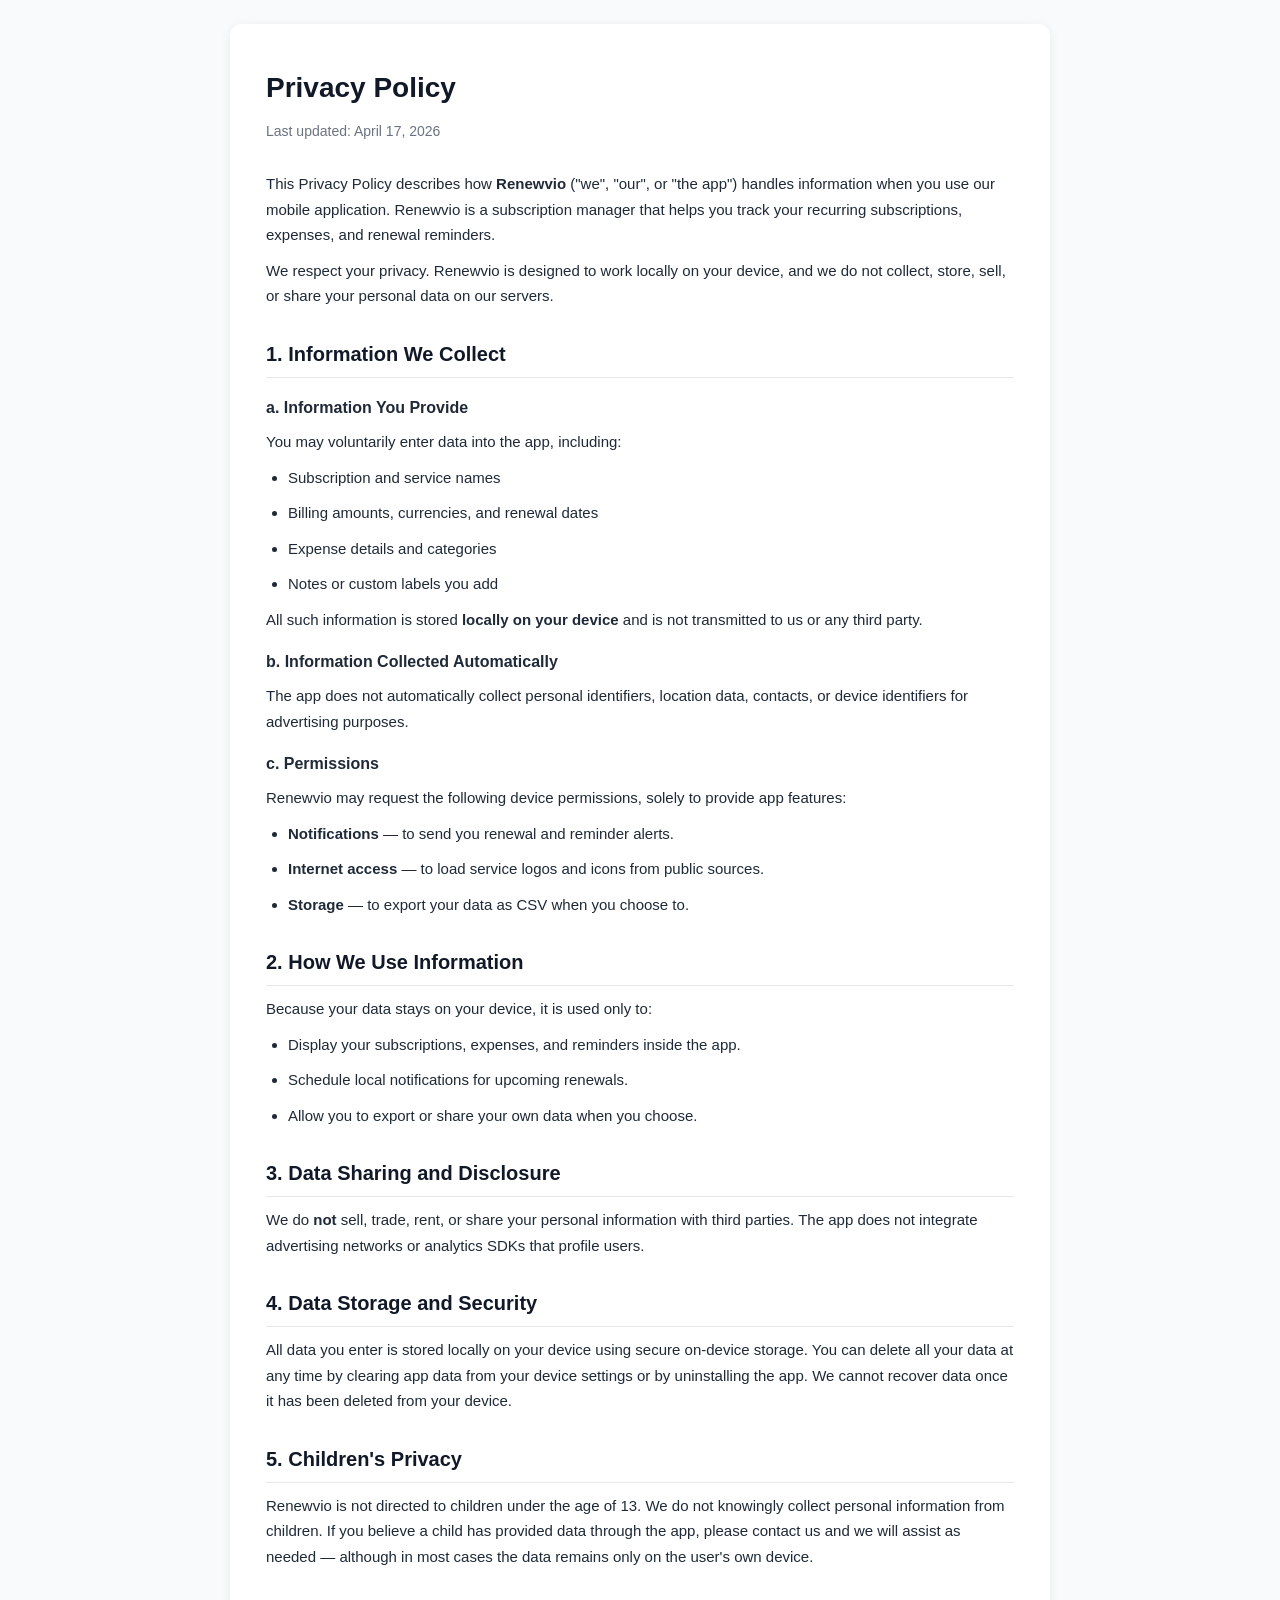
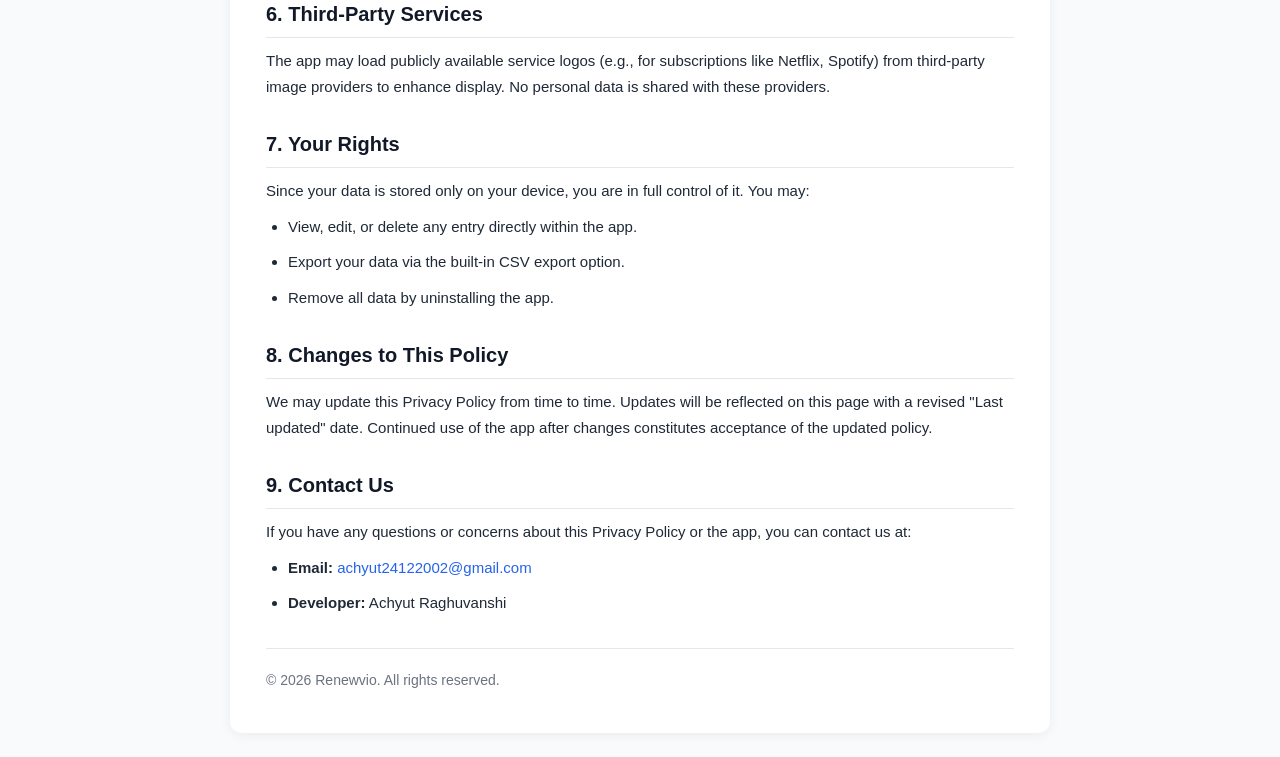
==== index.html @ 22de719c "privacy policy" ====
<!DOCTYPE html>
<html lang="en">

<head>
    <meta charset="UTF-8" />
    <meta name="viewport" content="width=device-width, initial-scale=1.0" />
    <title>Privacy Policy - Renewvio</title>
    <style>
        * {
            box-sizing: border-box;
            margin: 0;
            padding: 0;
        }

        body {
            font-family: -apple-system, BlinkMacSystemFont, "Segoe UI", Roboto, Arial, sans-serif;
            line-height: 1.7;
            color: #1f2937;
            background: #f9fafb;
            padding: 24px 16px;
        }

        .container {
            max-width: 820px;
            margin: 0 auto;
            background: #ffffff;
            padding: 40px 36px;
            border-radius: 12px;
            box-shadow: 0 2px 12px rgba(0, 0, 0, 0.06);
        }

        h1 {
            font-size: 28px;
            color: #111827;
            margin-bottom: 8px;
        }

        .updated {
            color: #6b7280;
            font-size: 14px;
            margin-bottom: 28px;
        }

        h2 {
            font-size: 20px;
            color: #111827;
            margin-top: 28px;
            margin-bottom: 10px;
            border-bottom: 1px solid #e5e7eb;
            padding-bottom: 6px;
        }

        h3 {
            font-size: 16px;
            color: #1f2937;
            margin-top: 16px;
            margin-bottom: 8px;
        }

        p,
        li {
            font-size: 15px;
            margin-bottom: 10px;
        }

        ul {
            padding-left: 22px;
            margin-bottom: 10px;
        }

        a {
            color: #2563eb;
            text-decoration: none;
        }

        a:hover {
            text-decoration: underline;
        }

        .footer {
            margin-top: 32px;
            padding-top: 20px;
            border-top: 1px solid #e5e7eb;
            font-size: 14px;
            color: #6b7280;
        }
    </style>
</head>

<body>
    <div class="container">
        <h1>Privacy Policy</h1>
        <p class="updated">Last updated: April 17, 2026</p>

        <p>This Privacy Policy describes how <strong>Renewvio</strong> ("we", "our", or "the app") handles information
            when you use our mobile application. Renewvio is a subscription manager that helps you track your recurring
            subscriptions, expenses, and renewal reminders.</p>

        <p>We respect your privacy. Renewvio is designed to work locally on your device, and we do not collect, store,
            sell, or share your personal data on our servers.</p>

        <h2>1. Information We Collect</h2>

        <h3>a. Information You Provide</h3>
        <p>You may voluntarily enter data into the app, including:</p>
        <ul>
            <li>Subscription and service names</li>
            <li>Billing amounts, currencies, and renewal dates</li>
            <li>Expense details and categories</li>
            <li>Notes or custom labels you add</li>
        </ul>
        <p>All such information is stored <strong>locally on your device</strong> and is not transmitted to us or any
            third party.</p>

        <h3>b. Information Collected Automatically</h3>
        <p>The app does not automatically collect personal identifiers, location data, contacts, or device identifiers
            for advertising purposes.</p>

        <h3>c. Permissions</h3>
        <p>Renewvio may request the following device permissions, solely to provide app features:</p>
        <ul>
            <li><strong>Notifications</strong> — to send you renewal and reminder alerts.</li>
            <li><strong>Internet access</strong> — to load service logos and icons from public sources.</li>
            <li><strong>Storage</strong> — to export your data as CSV when you choose to.</li>
        </ul>

        <h2>2. How We Use Information</h2>
        <p>Because your data stays on your device, it is used only to:</p>
        <ul>
            <li>Display your subscriptions, expenses, and reminders inside the app.</li>
            <li>Schedule local notifications for upcoming renewals.</li>
            <li>Allow you to export or share your own data when you choose.</li>
        </ul>

        <h2>3. Data Sharing and Disclosure</h2>
        <p>We do <strong>not</strong> sell, trade, rent, or share your personal information with third parties. The app
            does not integrate advertising networks or analytics SDKs that profile users.</p>

        <h2>4. Data Storage and Security</h2>
        <p>All data you enter is stored locally on your device using secure on-device storage. You can delete all your
            data at any time by clearing app data from your device settings or by uninstalling the app. We cannot
            recover data once it has been deleted from your device.</p>

        <h2>5. Children's Privacy</h2>
        <p>Renewvio is not directed to children under the age of 13. We do not knowingly collect personal information
            from children. If you believe a child has provided data through the app, please contact us and we will
            assist as needed — although in most cases the data remains only on the user's own device.</p>

        <h2>6. Third-Party Services</h2>
        <p>The app may load publicly available service logos (e.g., for subscriptions like Netflix, Spotify) from
            third-party image providers to enhance display. No personal data is shared with these providers.</p>

        <h2>7. Your Rights</h2>
        <p>Since your data is stored only on your device, you are in full control of it. You may:</p>
        <ul>
            <li>View, edit, or delete any entry directly within the app.</li>
            <li>Export your data via the built-in CSV export option.</li>
            <li>Remove all data by uninstalling the app.</li>
        </ul>

        <h2>8. Changes to This Policy</h2>
        <p>We may update this Privacy Policy from time to time. Updates will be reflected on this page with a revised
            "Last updated" date. Continued use of the app after changes constitutes acceptance of the updated policy.
        </p>

        <h2>9. Contact Us</h2>
        <p>If you have any questions or concerns about this Privacy Policy or the app, you can contact us at:</p>
        <ul>
            <li><strong>Email:</strong> <a href="mailto:achyut24122002@gmail.com">achyut24122002@gmail.com</a></li>
            <li><strong>Developer:</strong> Achyut Raghuvanshi</li>
        </ul>

        <div class="footer">
            &copy; 2026 Renewvio. All rights reserved.
        </div>
    </div>
</body>

</html>
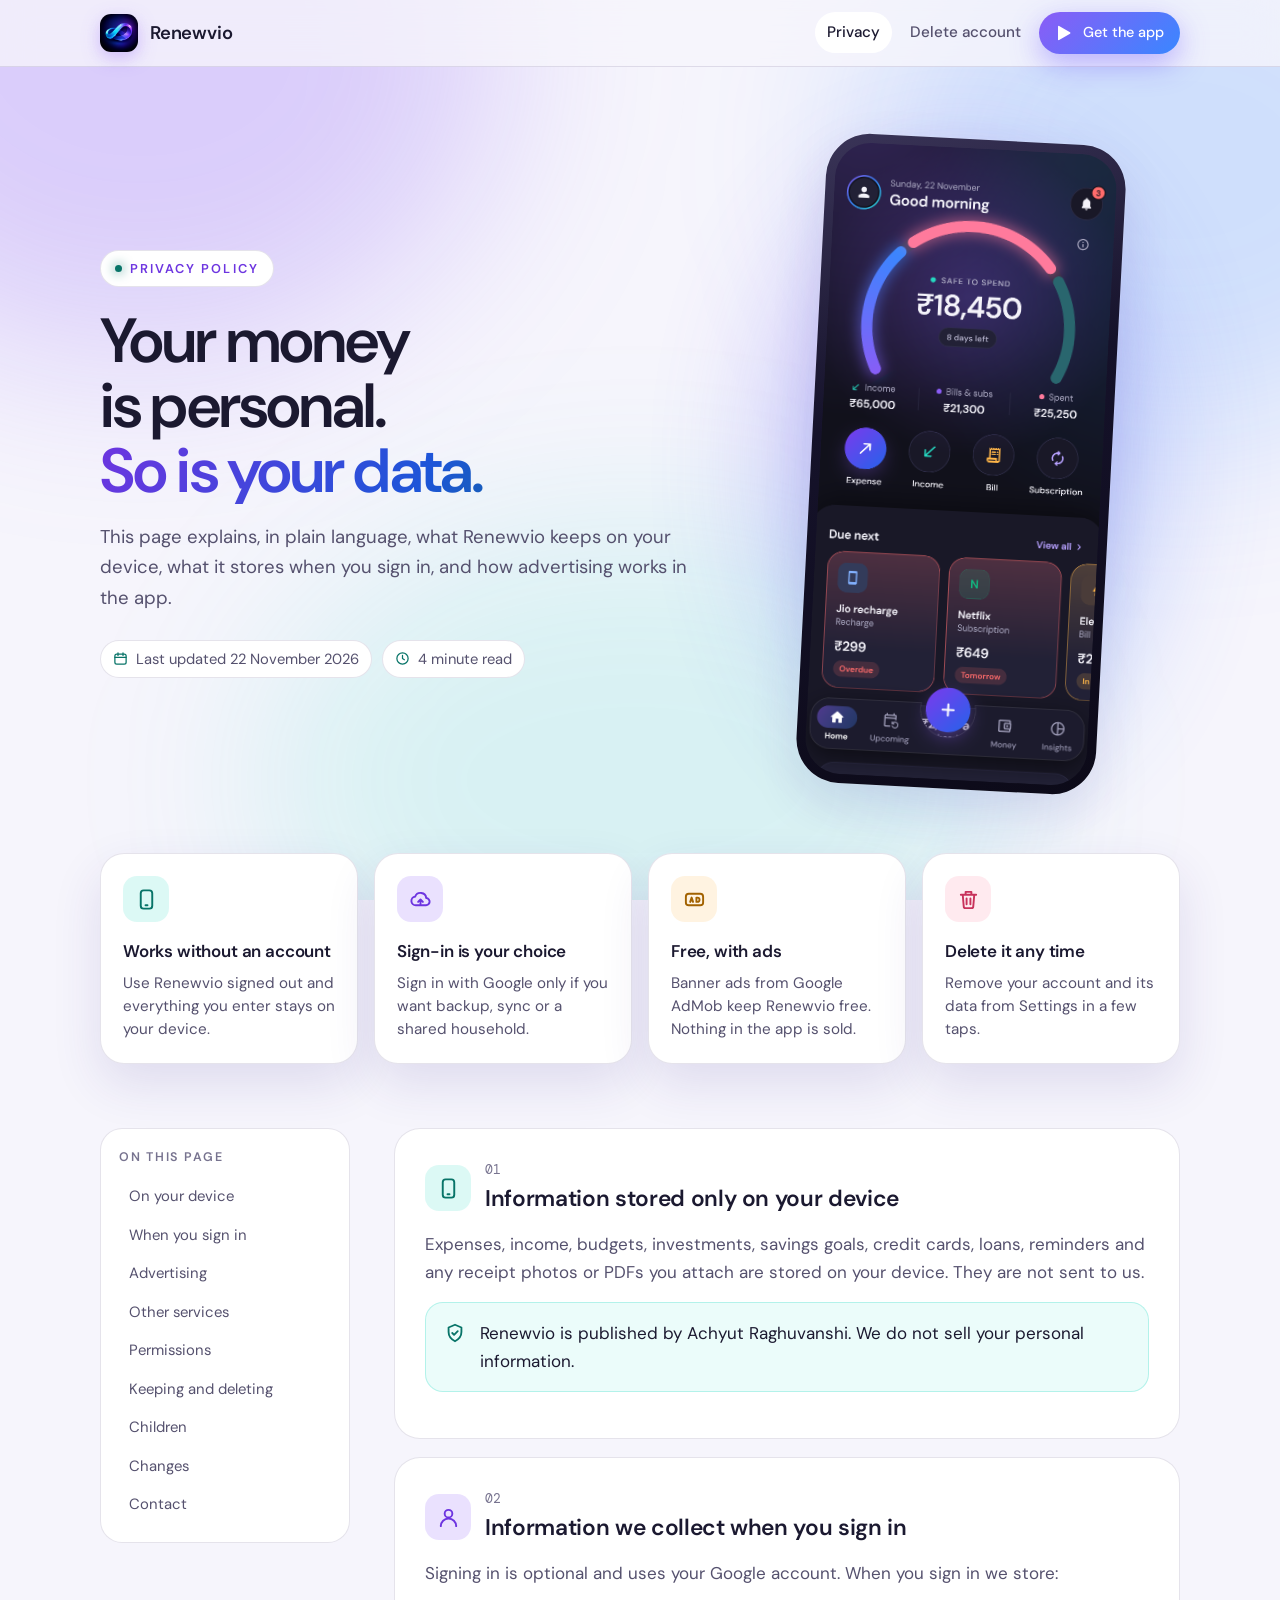
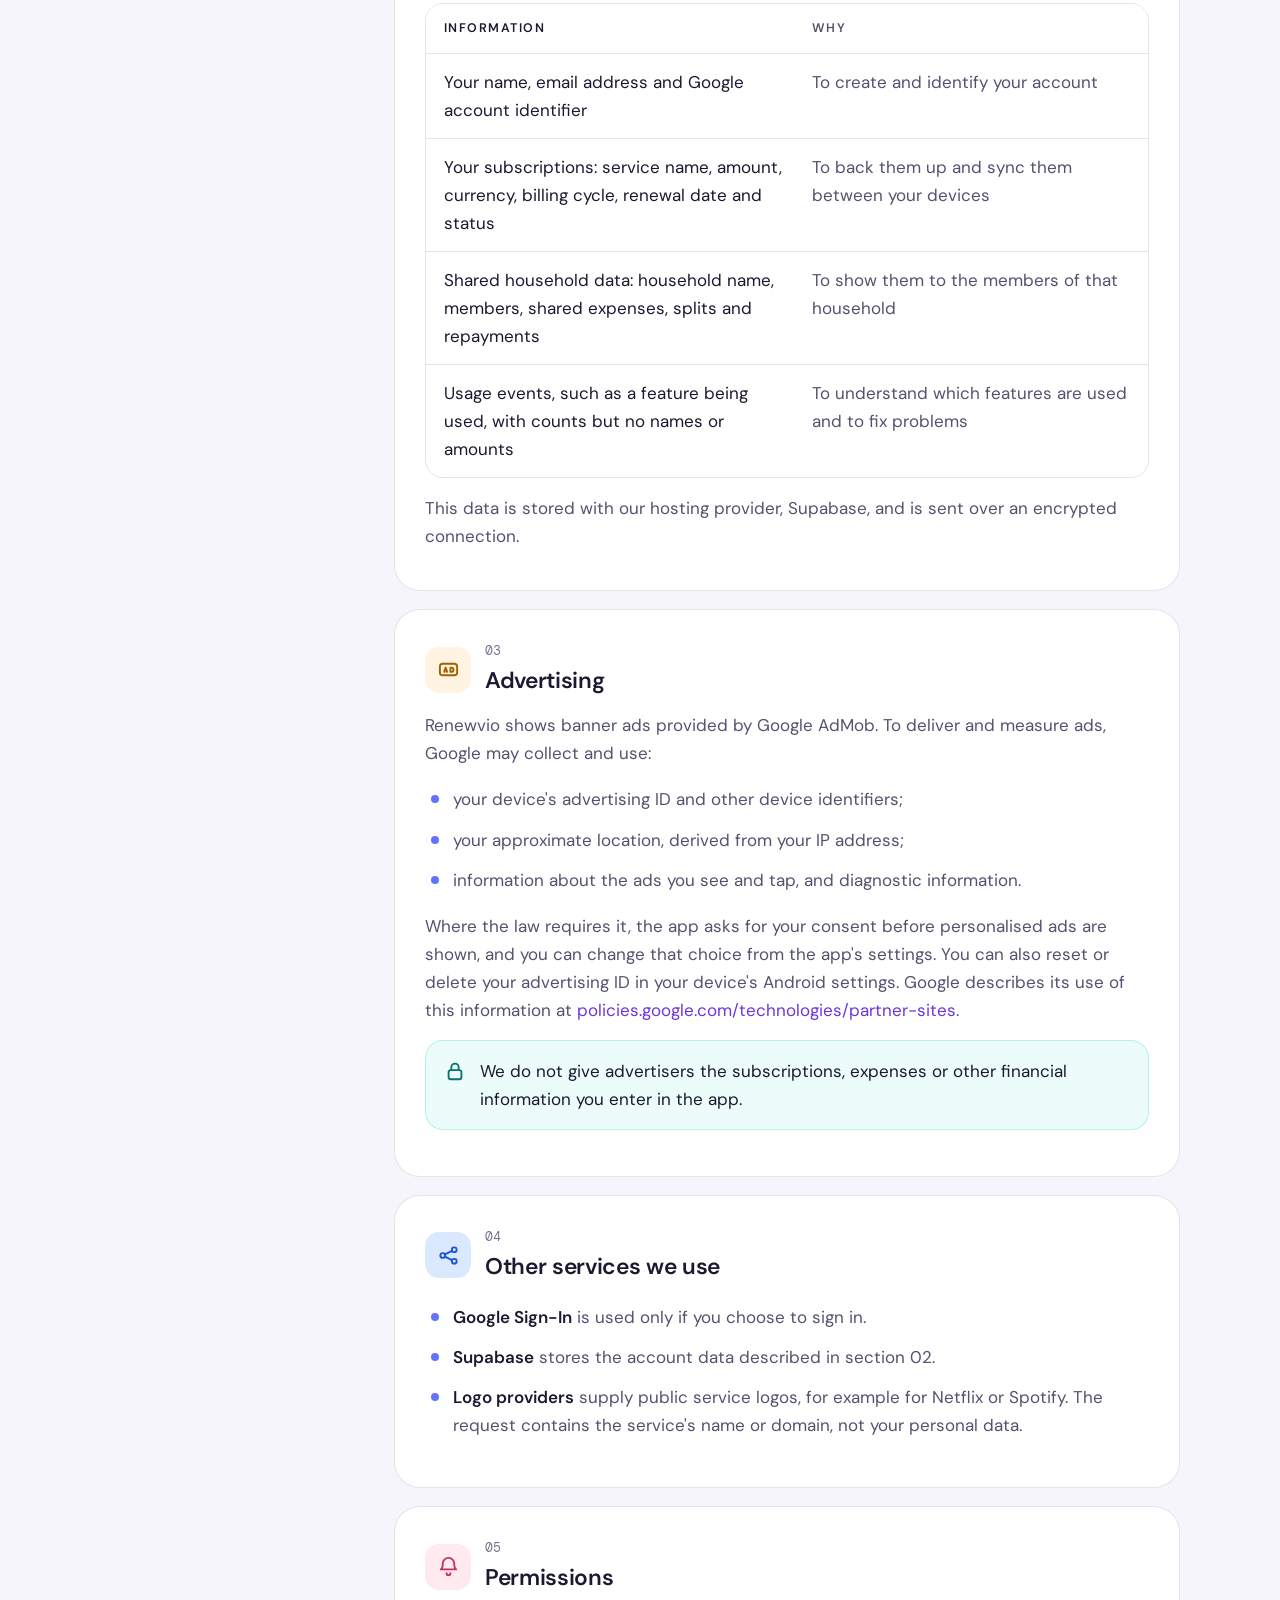
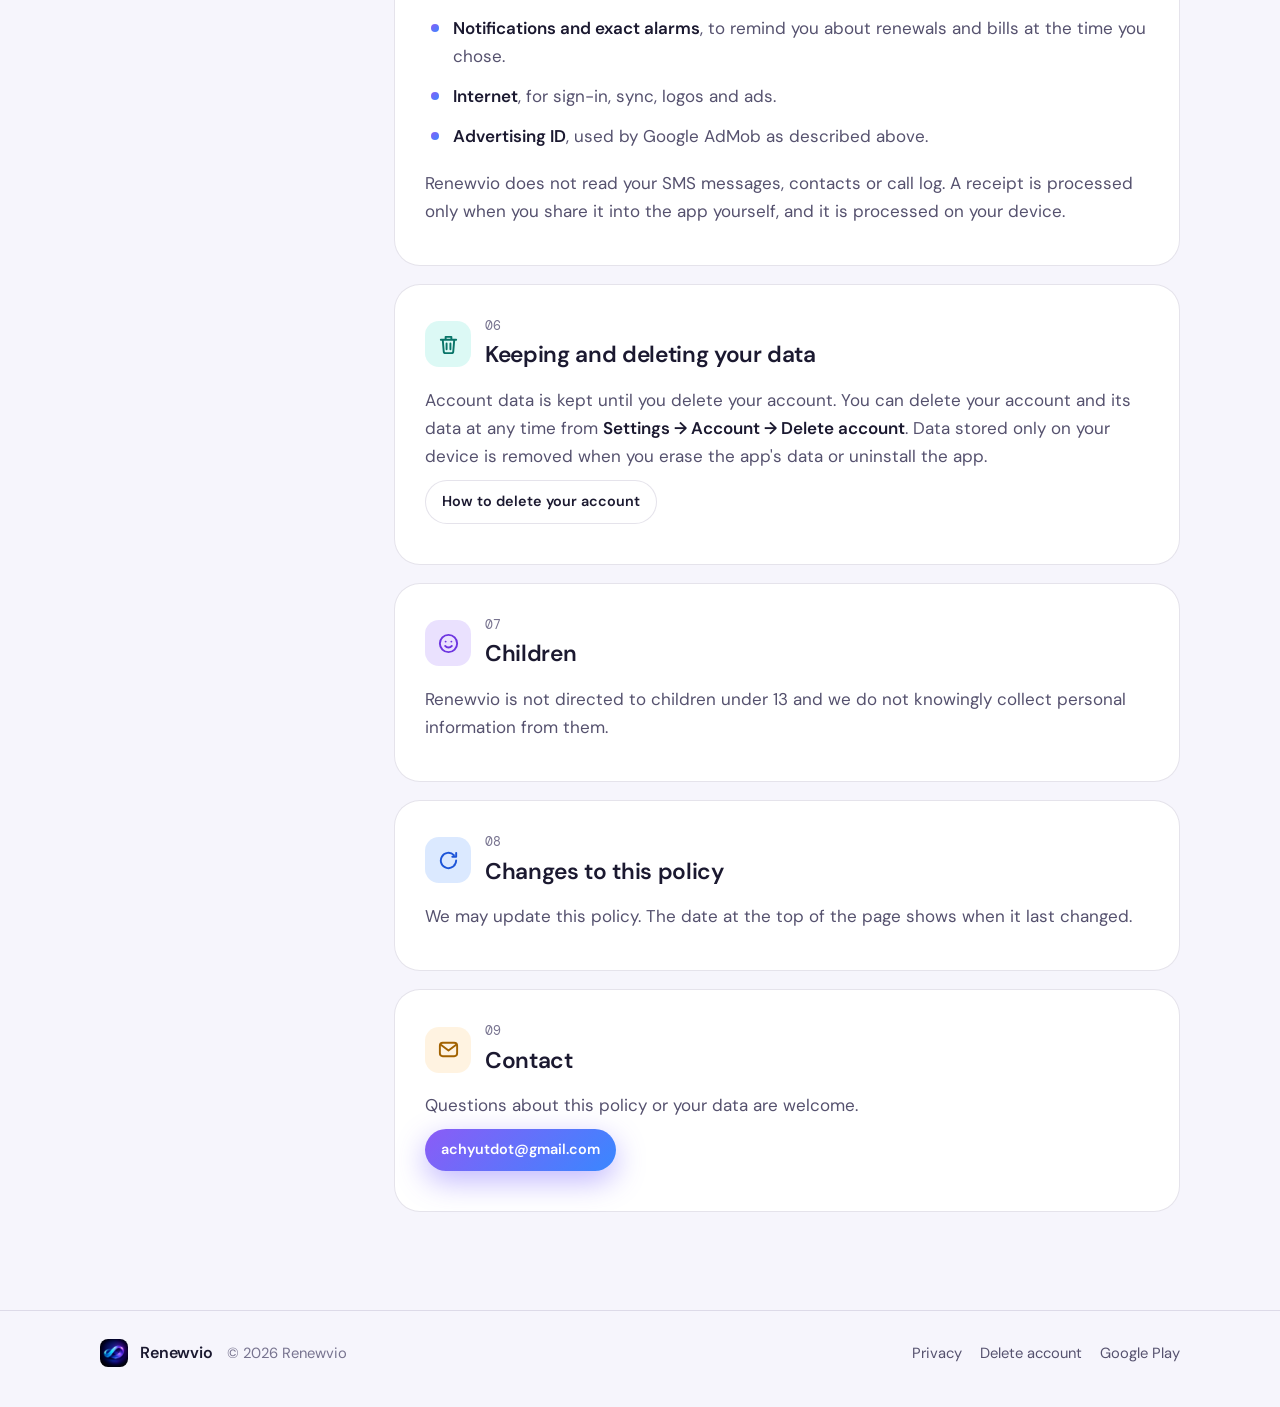
==== commit 0a67e79d: "Add files via upload" ====
--- a/index.html
+++ b/index.html
@@ -1,179 +1,192 @@
-<!DOCTYPE html>
-<html lang="en">
+<!doctype html>
+<html lang="en" class="no-js">
+<head>
+<meta charset="utf-8">
+<meta name="viewport" content="width=device-width, initial-scale=1">
+<title>Privacy Policy - Renewvio</title>
+<meta name="description" content="How Renewvio handles your information: what stays on your device, what is stored when you sign in, and how advertising works.">
+<meta name="theme-color" content="#191827">
+<link rel="icon" href="logo.png">
+<link rel="preconnect" href="https://fonts.googleapis.com">
+<link rel="preconnect" href="https://fonts.gstatic.com" crossorigin>
+<link rel="stylesheet" href="style.css">
+<script>document.documentElement.classList.remove("no-js");</script>
+</head>
+<body>
+<div class="aurora" aria-hidden="true"><i></i><i></i><i></i></div>
 
-<head>
-    <meta charset="UTF-8" />
-    <meta name="viewport" content="width=device-width, initial-scale=1.0" />
-    <title>Privacy Policy - Renewvio</title>
-    <style>
-        * {
-            box-sizing: border-box;
-            margin: 0;
-            padding: 0;
-        }
+<header class="nav">
+  <div class="nav-in">
+    <a class="brand" href="./"><img src="logo.png" alt="" width="38" height="38">Renewvio</a>
+    <nav class="nav-links" aria-label="Site">
+      <a href="./" aria-current="page">Privacy</a>
+      <a href="account-deletion.html">Delete account</a>
+      <a class="btn small" href="https://play.google.com/store/apps/details?id=com.renewvio">
+        <svg viewBox="0 0 24 24" fill="currentColor" aria-hidden="true"><path d="M4 3.5v17a1 1 0 0 0 1.5.87l14.5-8.5a1 1 0 0 0 0-1.74L5.5 2.63A1 1 0 0 0 4 3.5z"/></svg>
+        Get the app
+      </a>
+    </nav>
+  </div>
+</header>
 
-        body {
-            font-family: -apple-system, BlinkMacSystemFont, "Segoe UI", Roboto, Arial, sans-serif;
-            line-height: 1.7;
-            color: #1f2937;
-            background: #f9fafb;
-            padding: 24px 16px;
-        }
+<main>
+  <section class="hero">
+    <div>
+      <span class="eyebrow"><b></b>Privacy policy</span>
+      <h1>Your money is personal. <em>So is your data.</em></h1>
+      <p class="lede">This page explains, in plain language, what Renewvio keeps on your device, what it stores when you sign in, and how advertising works in the app.</p>
+      <div class="meta">
+        <span class="chip">
+          <svg viewBox="0 0 24 24" fill="none" stroke="currentColor" stroke-width="2" stroke-linecap="round" stroke-linejoin="round" aria-hidden="true"><rect x="3" y="5" width="18" height="16" rx="3"/><path d="M8 3v4M16 3v4M3 10h18"/></svg>
+          Last updated 22 November 2026
+        </span>
+        <span class="chip">
+          <svg viewBox="0 0 24 24" fill="none" stroke="currentColor" stroke-width="2" stroke-linecap="round" stroke-linejoin="round" aria-hidden="true"><circle cx="12" cy="12" r="9"/><path d="M12 7v5l3 2"/></svg>
+          4 minute read
+        </span>
+      </div>
+    </div>
+    <div class="phone-wrap" aria-hidden="true">
+      <div class="phone"><img src="app-home.png" alt="" loading="lazy"></div>
+    </div>
+  </section>
 
-        .container {
-            max-width: 820px;
-            margin: 0 auto;
-            background: #ffffff;
-            padding: 40px 36px;
-            border-radius: 12px;
-            box-shadow: 0 2px 12px rgba(0, 0, 0, 0.06);
-        }
+  <div class="wrap">
+    <div class="cards">
+      <article class="card reveal">
+        <div class="badge t"><svg viewBox="0 0 24 24" fill="none" stroke="currentColor" stroke-width="2" stroke-linecap="round" stroke-linejoin="round" aria-hidden="true"><rect x="6" y="2.5" width="12" height="19" rx="3"/><path d="M11 18h2"/></svg></div>
+        <h3>Works without an account</h3>
+        <p>Use Renewvio signed out and everything you enter stays on your device.</p>
+      </article>
+      <article class="card reveal">
+        <div class="badge v"><svg viewBox="0 0 24 24" fill="none" stroke="currentColor" stroke-width="2" stroke-linecap="round" stroke-linejoin="round" aria-hidden="true"><path d="M7 18a4.5 4.5 0 0 1-.6-8.96A6 6 0 0 1 18 10.5 3.75 3.75 0 0 1 17.5 18z"/><path d="M12 12v5M9.5 14.5 12 12l2.5 2.5"/></svg></div>
+        <h3>Sign-in is your choice</h3>
+        <p>Sign in with Google only if you want backup, sync or a shared household.</p>
+      </article>
+      <article class="card reveal">
+        <div class="badge a"><svg viewBox="0 0 24 24" fill="none" stroke="currentColor" stroke-width="2" stroke-linecap="round" stroke-linejoin="round" aria-hidden="true"><rect x="3" y="6" width="18" height="12" rx="3"/><path d="M7.5 14.5 9 10l1.5 4.5M8 13h2M14 10v4.5h1a2.25 2.25 0 0 0 0-4.5z"/></svg></div>
+        <h3>Free, with ads</h3>
+        <p>Banner ads from Google AdMob keep Renewvio free. Nothing in the app is sold.</p>
+      </article>
+      <article class="card reveal">
+        <div class="badge p"><svg viewBox="0 0 24 24" fill="none" stroke="currentColor" stroke-width="2" stroke-linecap="round" stroke-linejoin="round" aria-hidden="true"><path d="M4 7h16M10 11v6M14 11v6M6 7l1 12a2 2 0 0 0 2 2h6a2 2 0 0 0 2-2l1-12M9 7V4h6v3"/></svg></div>
+        <h3>Delete it any time</h3>
+        <p>Remove your account and its data from Settings in a few taps.</p>
+      </article>
+    </div>
 
-        h1 {
-            font-size: 28px;
-            color: #111827;
-            margin-bottom: 8px;
-        }
+    <div class="doc">
+      <aside class="toc" aria-label="On this page">
+        <h4>On this page</h4>
+        <a href="#device">On your device</a>
+        <a href="#account">When you sign in</a>
+        <a href="#ads">Advertising</a>
+        <a href="#third">Other services</a>
+        <a href="#permissions">Permissions</a>
+        <a href="#delete">Keeping and deleting</a>
+        <a href="#children">Children</a>
+        <a href="#changes">Changes</a>
+        <a href="#contact">Contact</a>
+      </aside>
 
-        .updated {
-            color: #6b7280;
-            font-size: 14px;
-            margin-bottom: 28px;
-        }
+      <div>
+        <section class="section reveal" id="device">
+          <div class="section-head"><div class="badge t"><svg viewBox="0 0 24 24" fill="none" stroke="currentColor" stroke-width="2" stroke-linecap="round" stroke-linejoin="round" aria-hidden="true"><rect x="6" y="2.5" width="12" height="19" rx="3"/><path d="M11 18h2"/></svg></div><div><div class="num">01</div><h2>Information stored only on your device</h2></div></div>
+          <p>Expenses, income, budgets, investments, savings goals, credit cards, loans, reminders and any receipt photos or PDFs you attach are stored on your device. They are not sent to us.</p>
+          <div class="note"><svg viewBox="0 0 24 24" fill="none" stroke="currentColor" stroke-width="2" stroke-linecap="round" stroke-linejoin="round" aria-hidden="true"><path d="M12 3 5 6v5c0 4.5 3 8 7 10 4-2 7-5.500 7-10V6z"/><path d="m9 12 2 2 4-4"/></svg><div>Renewvio is published by Achyut Raghuvanshi. We do not sell your personal information.</div></div>
+        </section>
 
-        h2 {
-            font-size: 20px;
-            color: #111827;
-            margin-top: 28px;
-            margin-bottom: 10px;
-            border-bottom: 1px solid #e5e7eb;
-            padding-bottom: 6px;
-        }
+        <section class="section reveal" id="account">
+          <div class="section-head"><div class="badge v"><svg viewBox="0 0 24 24" fill="none" stroke="currentColor" stroke-width="2" stroke-linecap="round" stroke-linejoin="round" aria-hidden="true"><circle cx="12" cy="8" r="4"/><path d="M4 21a8 8 0 0 1 16 0"/></svg></div><div><div class="num">02</div><h2>Information we collect when you sign in</h2></div></div>
+          <p>Signing in is optional and uses your Google account. When you sign in we store:</p>
+          <div class="table">
+            <div class="row"><div>Information</div><div>Why</div></div>
+            <div class="row"><div>Your name, email address and Google account identifier</div><div>To create and identify your account</div></div>
+            <div class="row"><div>Your subscriptions: service name, amount, currency, billing cycle, renewal date and status</div><div>To back them up and sync them between your devices</div></div>
+            <div class="row"><div>Shared household data: household name, members, shared expenses, splits and repayments</div><div>To show them to the members of that household</div></div>
+            <div class="row"><div>Usage events, such as a feature being used, with counts but no names or amounts</div><div>To understand which features are used and to fix problems</div></div>
+          </div>
+          <p>This data is stored with our hosting provider, Supabase, and is sent over an encrypted connection.</p>
+        </section>
 
-        h3 {
-            font-size: 16px;
-            color: #1f2937;
-            margin-top: 16px;
-            margin-bottom: 8px;
-        }
+        <section class="section reveal" id="ads">
+          <div class="section-head"><div class="badge a"><svg viewBox="0 0 24 24" fill="none" stroke="currentColor" stroke-width="2" stroke-linecap="round" stroke-linejoin="round" aria-hidden="true"><rect x="3" y="6" width="18" height="12" rx="3"/><path d="M7.5 14.5 9 10l1.5 4.5M8 13h2M14 10v4.5h1a2.25 2.25 0 0 0 0-4.5z"/></svg></div><div><div class="num">03</div><h2>Advertising</h2></div></div>
+          <p>Renewvio shows banner ads provided by Google AdMob. To deliver and measure ads, Google may collect and use:</p>
+          <ul>
+            <li>your device's advertising ID and other device identifiers;</li>
+            <li>your approximate location, derived from your IP address;</li>
+            <li>information about the ads you see and tap, and diagnostic information.</li>
+          </ul>
+          <p>Where the law requires it, the app asks for your consent before personalised ads are shown, and you can change that choice from the app's settings. You can also reset or delete your advertising ID in your device's Android settings. Google describes its use of this information at <a href="https://policies.google.com/technologies/partner-sites">policies.google.com/technologies/partner-sites</a>.</p>
+          <div class="note"><svg viewBox="0 0 24 24" fill="none" stroke="currentColor" stroke-width="2" stroke-linecap="round" stroke-linejoin="round" aria-hidden="true"><rect x="5" y="11" width="14" height="10" rx="2.5"/><path d="M8 11V8a4 4 0 0 1 8 0v3"/></svg><div>We do not give advertisers the subscriptions, expenses or other financial information you enter in the app.</div></div>
+        </section>
 
-        p,
-        li {
-            font-size: 15px;
-            margin-bottom: 10px;
-        }
+        <section class="section reveal" id="third">
+          <div class="section-head"><div class="badge b"><svg viewBox="0 0 24 24" fill="none" stroke="currentColor" stroke-width="2" stroke-linecap="round" stroke-linejoin="round" aria-hidden="true"><circle cx="6" cy="12" r="2.5"/><circle cx="18" cy="6" r="2.5"/><circle cx="18" cy="18" r="2.5"/><path d="m8.200 10.900 7.600-3.800M8.200 13.100l7.600 3.800"/></svg></div><div><div class="num">04</div><h2>Other services we use</h2></div></div>
+          <ul>
+            <li><strong>Google Sign-In</strong> is used only if you choose to sign in.</li>
+            <li><strong>Supabase</strong> stores the account data described in section 02.</li>
+            <li><strong>Logo providers</strong> supply public service logos, for example for Netflix or Spotify. The request contains the service's name or domain, not your personal data.</li>
+          </ul>
+        </section>
 
-        ul {
-            padding-left: 22px;
-            margin-bottom: 10px;
-        }
+        <section class="section reveal" id="permissions">
+          <div class="section-head"><div class="badge p"><svg viewBox="0 0 24 24" fill="none" stroke="currentColor" stroke-width="2" stroke-linecap="round" stroke-linejoin="round" aria-hidden="true"><path d="M6 9a6 6 0 0 1 12 0c0 5 2 6 2 6H4s2-1 2-6M10 19a2 2 0 0 0 4 0"/></svg></div><div><div class="num">05</div><h2>Permissions</h2></div></div>
+          <ul>
+            <li><strong>Notifications and exact alarms</strong>, to remind you about renewals and bills at the time you chose.</li>
+            <li><strong>Internet</strong>, for sign-in, sync, logos and ads.</li>
+            <li><strong>Advertising ID</strong>, used by Google AdMob as described above.</li>
+          </ul>
+          <p>Renewvio does not read your SMS messages, contacts or call log. A receipt is processed only when you share it into the app yourself, and it is processed on your device.</p>
+        </section>
 
-        a {
-            color: #2563eb;
-            text-decoration: none;
-        }
+        <section class="section reveal" id="delete">
+          <div class="section-head"><div class="badge t"><svg viewBox="0 0 24 24" fill="none" stroke="currentColor" stroke-width="2" stroke-linecap="round" stroke-linejoin="round" aria-hidden="true"><path d="M4 7h16M10 11v6M14 11v6M6 7l1 12a2 2 0 0 0 2 2h6a2 2 0 0 0 2-2l1-12M9 7V4h6v3"/></svg></div><div><div class="num">06</div><h2>Keeping and deleting your data</h2></div></div>
+          <p>Account data is kept until you delete your account. You can delete your account and its data at any time from <strong>Settings → Account → Delete account</strong>. Data stored only on your device is removed when you erase the app's data or uninstall the app.</p>
+          <p><a class="btn ghost small" href="account-deletion.html">How to delete your account</a></p>
+        </section>
 
-        a:hover {
-            text-decoration: underline;
-        }
+        <section class="section reveal" id="children">
+          <div class="section-head"><div class="badge v"><svg viewBox="0 0 24 24" fill="none" stroke="currentColor" stroke-width="2" stroke-linecap="round" stroke-linejoin="round" aria-hidden="true"><circle cx="12" cy="12" r="9"/><path d="M9 10h.01M15 10h.01M8.500 14.500a4.500 4.500 0 0 0 7 0"/></svg></div><div><div class="num">07</div><h2>Children</h2></div></div>
+          <p>Renewvio is not directed to children under 13 and we do not knowingly collect personal information from them.</p>
+        </section>
 
-        .footer {
-            margin-top: 32px;
-            padding-top: 20px;
-            border-top: 1px solid #e5e7eb;
-            font-size: 14px;
-            color: #6b7280;
-        }
-    </style>
-</head>
+        <section class="section reveal" id="changes">
+          <div class="section-head"><div class="badge b"><svg viewBox="0 0 24 24" fill="none" stroke="currentColor" stroke-width="2" stroke-linecap="round" stroke-linejoin="round" aria-hidden="true"><path d="M20 12a8 8 0 1 1-2.340-5.660M20 4v4h-4"/></svg></div><div><div class="num">08</div><h2>Changes to this policy</h2></div></div>
+          <p>We may update this policy. The date at the top of the page shows when it last changed.</p>
+        </section>
 
-<body>
-    <div class="container">
-        <h1>Privacy Policy</h1>
-        <p class="updated">Last updated: April 17, 2026</p>
+        <section class="section reveal" id="contact">
+          <div class="section-head"><div class="badge a"><svg viewBox="0 0 24 24" fill="none" stroke="currentColor" stroke-width="2" stroke-linecap="round" stroke-linejoin="round" aria-hidden="true"><rect x="3" y="5" width="18" height="14" rx="3"/><path d="m4 7 8 6 8-6"/></svg></div><div><div class="num">09</div><h2>Contact</h2></div></div>
+          <p>Questions about this policy or your data are welcome.</p>
+          <p><a class="btn small" href="mailto:achyutdot@gmail.com">achyutdot@gmail.com</a></p>
+        </section>
+      </div>
+    </div>
+  </div>
+</main>
 
-        <p>This Privacy Policy describes how <strong>Renewvio</strong> ("we", "our", or "the app") handles information
-            when you use our mobile application. Renewvio is a subscription manager that helps you track your recurring
-            subscriptions, expenses, and renewal reminders.</p>
+<footer>
+  <div class="foot">
+    <a class="brand" href="./"><img src="logo.png" alt="" width="28" height="28">Renewvio</a>
+    <span>© 2026 Renewvio</span>
+    <nav aria-label="Footer">
+      <a href="./">Privacy</a>
+      <a href="account-deletion.html">Delete account</a>
+      <a href="https://play.google.com/store/apps/details?id=com.renewvio">Google Play</a>
+    </nav>
+  </div>
+</footer>
 
-        <p>We respect your privacy. Renewvio is designed to work locally on your device, and we do not collect, store,
-            sell, or share your personal data on our servers.</p>
-
-        <h2>1. Information We Collect</h2>
-
-        <h3>a. Information You Provide</h3>
-        <p>You may voluntarily enter data into the app, including:</p>
-        <ul>
-            <li>Subscription and service names</li>
-            <li>Billing amounts, currencies, and renewal dates</li>
-            <li>Expense details and categories</li>
-            <li>Notes or custom labels you add</li>
-        </ul>
-        <p>All such information is stored <strong>locally on your device</strong> and is not transmitted to us or any
-            third party.</p>
-
-        <h3>b. Information Collected Automatically</h3>
-        <p>The app does not automatically collect personal identifiers, location data, contacts, or device identifiers
-            for advertising purposes.</p>
-
-        <h3>c. Permissions</h3>
-        <p>Renewvio may request the following device permissions, solely to provide app features:</p>
-        <ul>
-            <li><strong>Notifications</strong> — to send you renewal and reminder alerts.</li>
-            <li><strong>Internet access</strong> — to load service logos and icons from public sources.</li>
-            <li><strong>Storage</strong> — to export your data as CSV when you choose to.</li>
-        </ul>
-
-        <h2>2. How We Use Information</h2>
-        <p>Because your data stays on your device, it is used only to:</p>
-        <ul>
-            <li>Display your subscriptions, expenses, and reminders inside the app.</li>
-            <li>Schedule local notifications for upcoming renewals.</li>
-            <li>Allow you to export or share your own data when you choose.</li>
-        </ul>
-
-        <h2>3. Data Sharing and Disclosure</h2>
-        <p>We do <strong>not</strong> sell, trade, rent, or share your personal information with third parties. The app
-            does not integrate advertising networks or analytics SDKs that profile users.</p>
-
-        <h2>4. Data Storage and Security</h2>
-        <p>All data you enter is stored locally on your device using secure on-device storage. You can delete all your
-            data at any time by clearing app data from your device settings or by uninstalling the app. We cannot
-            recover data once it has been deleted from your device.</p>
-
-        <h2>5. Children's Privacy</h2>
-        <p>Renewvio is not directed to children under the age of 13. We do not knowingly collect personal information
-            from children. If you believe a child has provided data through the app, please contact us and we will
-            assist as needed — although in most cases the data remains only on the user's own device.</p>
-
-        <h2>6. Third-Party Services</h2>
-        <p>The app may load publicly available service logos (e.g., for subscriptions like Netflix, Spotify) from
-            third-party image providers to enhance display. No personal data is shared with these providers.</p>
-
-        <h2>7. Your Rights</h2>
-        <p>Since your data is stored only on your device, you are in full control of it. You may:</p>
-        <ul>
-            <li>View, edit, or delete any entry directly within the app.</li>
-            <li>Export your data via the built-in CSV export option.</li>
-            <li>Remove all data by uninstalling the app.</li>
-        </ul>
-
-        <h2>8. Changes to This Policy</h2>
-        <p>We may update this Privacy Policy from time to time. Updates will be reflected on this page with a revised
-            "Last updated" date. Continued use of the app after changes constitutes acceptance of the updated policy.
-        </p>
-
-        <h2>9. Contact Us</h2>
-        <p>If you have any questions or concerns about this Privacy Policy or the app, you can contact us at:</p>
-        <ul>
-            <li><strong>Email:</strong> <a href="mailto:achyut24122002@gmail.com">achyut24122002@gmail.com</a></li>
-            <li><strong>Developer:</strong> Achyut Raghuvanshi</li>
-        </ul>
-
-        <div class="footer">
-            &copy; 2026 Renewvio. All rights reserved.
-        </div>
-    </div>
+<script>
+(function () {
+  var items = document.querySelectorAll(".reveal");
+  if (!("IntersectionObserver" in window)) { items.forEach(function (el) { el.classList.add("in"); }); return; }
+  var io = new IntersectionObserver(function (entries) {
+    entries.forEach(function (e) { if (e.isIntersecting) { e.target.classList.add("in"); io.unobserve(e.target); } });
+  }, { rootMargin: "0px 0px -8% 0px" });
+  items.forEach(function (el, i) { el.style.transitionDelay = (i % 4) * 70 + "ms"; io.observe(el); });
+})();
+</script>
 </body>
-
-</html>+</html>
--- a/style.css
+++ b/style.css
@@ -0,0 +1,237 @@
+/* Renewvio web pages — Aurora theme, matching the app. */
+@import url("https://fonts.googleapis.com/css2?family=DM+Sans:opsz,wght@9..40,400;9..40,500;9..40,600&family=DM+Mono&display=swap");
+
+:root {
+  --bg: #191827;
+  --bg-deep: #12111f;
+  --surface: rgba(255, 255, 255, .045);
+  --surface-strong: rgba(255, 255, 255, .075);
+  --line: rgba(255, 255, 255, .10);
+  --text: #f4f2ff;
+  --muted: #b3afc9;
+  --faint: #8b87a6;
+  --violet: #8b5cf6;
+  --violet-text: #b7a1ff;
+  --blue: #3987ff;
+  --blue-text: #82b1ff;
+  --teal: #25d9c1;
+  --pink: #ff7a9c;
+  --amber: #ffb648;
+  --grad: linear-gradient(135deg, #8b5cf6, #3987ff);
+  --glow: 0 0 60px rgba(139, 92, 246, .35);
+  --shadow: 0 24px 60px rgba(0, 0, 0, .45);
+  --hero-a: rgba(124, 58, 237, .55);
+  --hero-b: rgba(57, 135, 255, .38);
+  --hero-c: rgba(37, 217, 193, .18);
+  --nav-bg: rgba(25, 24, 39, .72);
+}
+
+@media (prefers-color-scheme: light) {
+  :root {
+    --bg: #f6f5fc;
+    --bg-deep: #ecebf7;
+    --surface: #ffffff;
+    --surface-strong: #ffffff;
+    --line: rgba(40, 30, 90, .12);
+    --text: #1b1930;
+    --muted: #55516e;
+    --faint: #77738f;
+    --violet-text: #6d35e0;
+    --blue-text: #1d55d8;
+    --teal: #087468;
+    --pink: #c8325b;
+    --amber: #a26200;
+    --glow: 0 0 60px rgba(139, 92, 246, .18);
+    --shadow: 0 20px 50px rgba(60, 40, 140, .12);
+    --hero-a: rgba(139, 92, 246, .26);
+    --hero-b: rgba(57, 135, 255, .20);
+    --hero-c: rgba(37, 217, 193, .14);
+    --nav-bg: rgba(246, 245, 252, .78);
+  }
+}
+
+* { box-sizing: border-box; }
+html { scroll-behavior: smooth; -webkit-text-size-adjust: 100%; }
+body {
+  margin: 0;
+  font-family: "DM Sans", system-ui, -apple-system, "Segoe UI", Roboto, sans-serif;
+  font-size: 17px;
+  line-height: 1.65;
+  color: var(--text);
+  background: var(--bg);
+  overflow-x: hidden;
+}
+a { color: var(--violet-text); text-decoration: none; }
+a:hover { text-decoration: underline; }
+:focus-visible { outline: 2px solid var(--violet-text); outline-offset: 3px; border-radius: 6px; }
+
+/* ---------- Aurora backdrop ---------- */
+.aurora { position: fixed; inset: 0; z-index: -1; overflow: hidden; background: var(--bg); }
+.aurora i { position: absolute; border-radius: 50%; filter: blur(90px); will-change: transform; }
+.aurora i:nth-child(1) { width: 720px; height: 620px; left: -220px; top: -260px; background: var(--hero-a); animation: drift1 22s ease-in-out infinite alternate; }
+.aurora i:nth-child(2) { width: 640px; height: 560px; right: -220px; top: -120px; background: var(--hero-b); animation: drift2 26s ease-in-out infinite alternate; }
+.aurora i:nth-child(3) { width: 760px; height: 520px; left: 20%; top: 520px; background: var(--hero-c); animation: drift3 30s ease-in-out infinite alternate; }
+@keyframes drift1 { to { transform: translate(120px, 80px) scale(1.12); } }
+@keyframes drift2 { to { transform: translate(-100px, 120px) scale(1.08); } }
+@keyframes drift3 { to { transform: translate(80px, -90px) scale(1.15); } }
+
+/* ---------- Navigation ---------- */
+.nav {
+  position: sticky; top: 0; z-index: 10;
+  backdrop-filter: blur(18px); -webkit-backdrop-filter: blur(18px);
+  background: var(--nav-bg); border-bottom: 1px solid var(--line);
+}
+.nav-in { max-width: 1120px; margin: 0 auto; padding: 12px 20px; display: flex; align-items: center; gap: 16px; }
+.brand { display: flex; align-items: center; gap: 12px; color: var(--text); font-weight: 600; font-size: 1.15rem; letter-spacing: -.01em; }
+.brand:hover { text-decoration: none; }
+.brand img { width: 38px; height: 38px; border-radius: 11px; box-shadow: 0 6px 18px rgba(139, 92, 246, .35); }
+.nav-links { margin-left: auto; display: flex; align-items: center; gap: 6px; }
+.nav-links a { color: var(--muted); font-size: .95rem; font-weight: 500; padding: 8px 12px; border-radius: 999px; transition: color .2s, background .2s; }
+.nav-links a:hover, .nav-links a[aria-current="page"] { color: var(--text); background: var(--surface-strong); text-decoration: none; }
+.btn {
+  display: inline-flex; align-items: center; gap: 10px;
+  padding: 12px 20px; border-radius: 999px; font-weight: 600; font-size: .98rem;
+  color: #fff !important; background: var(--grad);
+  box-shadow: 0 10px 30px rgba(99, 76, 255, .40);
+  transition: transform .2s ease, box-shadow .2s ease;
+}
+.btn:hover { transform: translateY(-2px); box-shadow: 0 16px 38px rgba(99, 76, 255, .50); text-decoration: none; }
+.btn svg { width: 18px; height: 18px; }
+.btn.small { padding: 9px 16px; font-size: .9rem; }
+.btn.ghost { background: var(--surface-strong); color: var(--text) !important; box-shadow: none; border: 1px solid var(--line); }
+
+/* ---------- Hero ---------- */
+.hero { max-width: 1120px; margin: 0 auto; padding: 72px 20px 40px; display: grid; grid-template-columns: 1.15fr .85fr; gap: 48px; align-items: center; }
+.eyebrow {
+  display: inline-flex; align-items: center; gap: 8px;
+  font-size: .8rem; font-weight: 600; letter-spacing: .16em; text-transform: uppercase;
+  color: var(--violet-text); padding: 7px 14px; border-radius: 999px;
+  background: var(--surface-strong); border: 1px solid var(--line);
+}
+.eyebrow b { width: 7px; height: 7px; border-radius: 50%; background: var(--teal); box-shadow: 0 0 12px var(--teal); }
+h1 { font-size: clamp(2.3rem, 5.4vw, 3.9rem); line-height: 1.04; letter-spacing: -.03em; font-weight: 600; margin: 22px 0 18px; text-wrap: balance; }
+h1 em { display: block; font-style: normal; background: linear-gradient(120deg, #b7a1ff, #82b1ff 55%, #25d9c1); -webkit-background-clip: text; background-clip: text; color: transparent; }
+@media (prefers-color-scheme: light) { h1 em { background: linear-gradient(120deg, #6d35e0, #1d55d8 55%, #087468); -webkit-background-clip: text; background-clip: text; } }
+.lede { font-size: 1.16rem; color: var(--muted); max-width: 36em; margin: 0 0 26px; }
+.meta { display: flex; flex-wrap: wrap; gap: 10px; align-items: center; color: var(--faint); font-size: .92rem; }
+.chip { display: inline-flex; align-items: center; gap: 8px; padding: 6px 12px; border-radius: 999px; background: var(--surface); border: 1px solid var(--line); color: var(--muted); }
+.chip svg { width: 15px; height: 15px; color: var(--teal); }
+.hero-actions { display: flex; flex-wrap: wrap; gap: 12px; margin-bottom: 26px; }
+
+/* Phone mock-up */
+.phone-wrap { position: relative; justify-self: center; }
+.phone-wrap::before { content: ""; position: absolute; inset: 8% -6% 8% -6%; border-radius: 50%; background: var(--grad); filter: blur(70px); opacity: .45; }
+.phone {
+  position: relative; width: min(300px, 70vw); aspect-ratio: 393 / 852; padding: 9px; border-radius: 44px;
+  background: linear-gradient(160deg, #3a3458, #15122a 40%, #0c0a18);
+  box-shadow: var(--shadow), 0 0 0 1px rgba(255, 255, 255, .08);
+  transform: rotate(3deg); animation: float 7s ease-in-out infinite;
+}
+.phone img { width: 100%; height: 100%; object-fit: cover; object-position: top; border-radius: 36px; display: block; }
+@keyframes float { 50% { transform: rotate(3deg) translateY(-12px); } }
+
+/* ---------- Summary cards ---------- */
+.wrap { max-width: 1120px; margin: 0 auto; padding: 0 20px; }
+.cards { display: grid; grid-template-columns: repeat(4, 1fr); gap: 16px; margin: 24px auto 64px; }
+.card {
+  position: relative; padding: 22px; border-radius: 24px;
+  background: var(--surface); border: 1px solid var(--line);
+  box-shadow: var(--shadow); overflow: hidden;
+  transition: transform .25s ease, border-color .25s ease;
+}
+.card:hover { transform: translateY(-4px); border-color: rgba(139, 92, 246, .45); }
+.card h3 { margin: 16px 0 6px; font-size: 1.06rem; font-weight: 600; letter-spacing: -.01em; }
+.card p { margin: 0; color: var(--muted); font-size: .95rem; line-height: 1.5; }
+.badge { width: 46px; height: 46px; border-radius: 14px; display: grid; place-items: center; }
+.badge svg { width: 23px; height: 23px; }
+.badge.v { background: rgba(139, 92, 246, .18); color: var(--violet-text); }
+.badge.b { background: rgba(57, 135, 255, .18); color: var(--blue-text); }
+.badge.t { background: rgba(37, 217, 193, .16); color: var(--teal); }
+.badge.p { background: rgba(255, 122, 156, .16); color: var(--pink); }
+.badge.a { background: rgba(255, 182, 72, .16); color: var(--amber); }
+
+/* ---------- Document layout ---------- */
+.doc { display: grid; grid-template-columns: 250px 1fr; gap: 44px; align-items: start; padding-bottom: 80px; }
+.toc { position: sticky; top: 88px; padding: 18px; border-radius: 22px; background: var(--surface); border: 1px solid var(--line); }
+.toc h4 { margin: 0 0 10px; font-size: .78rem; letter-spacing: .14em; text-transform: uppercase; color: var(--faint); font-weight: 600; }
+.toc a { display: block; padding: 7px 10px; border-radius: 10px; color: var(--muted); font-size: .93rem; transition: background .2s, color .2s; }
+.toc a:hover { background: var(--surface-strong); color: var(--text); text-decoration: none; }
+
+.section {
+  padding: 30px; border-radius: 26px; margin-bottom: 18px;
+  background: var(--surface); border: 1px solid var(--line);
+  scroll-margin-top: 90px;
+}
+.section-head { display: flex; align-items: center; gap: 14px; margin-bottom: 12px; }
+.section-head .num { font-family: "DM Mono", ui-monospace, monospace; font-size: .82rem; color: var(--faint); }
+h2 { font-size: 1.42rem; letter-spacing: -.015em; font-weight: 600; margin: 0; }
+.section p { color: var(--muted); margin: 10px 0; }
+.section strong { color: var(--text); font-weight: 600; }
+.section ul { list-style: none; padding: 0; margin: 12px 0; }
+.section li { position: relative; padding: 6px 0 6px 28px; color: var(--muted); }
+.section li::before { content: ""; position: absolute; left: 6px; top: 16px; width: 8px; height: 8px; border-radius: 50%; background: var(--grad); }
+
+.table { border: 1px solid var(--line); border-radius: 18px; overflow: hidden; margin: 16px 0; }
+.row { display: grid; grid-template-columns: 1.1fr 1fr; gap: 18px; padding: 14px 18px; border-top: 1px solid var(--line); }
+.row:first-child { border-top: 0; background: var(--surface-strong); font-size: .78rem; letter-spacing: .12em; text-transform: uppercase; color: var(--faint); font-weight: 600; }
+.row div:first-child { color: var(--text); }
+.row div:last-child { color: var(--muted); }
+
+.note { display: flex; gap: 14px; padding: 16px 18px; border-radius: 18px; margin: 16px 0; background: rgba(37, 217, 193, .09); border: 1px solid rgba(37, 217, 193, .28); color: var(--text); }
+.note svg { flex: none; width: 22px; height: 22px; color: var(--teal); margin-top: 3px; }
+.note.warn { background: rgba(255, 122, 156, .09); border-color: rgba(255, 122, 156, .30); }
+.note.warn svg { color: var(--pink); }
+
+/* ---------- Steps (deletion page) ---------- */
+.steps { display: grid; grid-template-columns: repeat(3, 1fr); gap: 16px; margin: 8px 0 26px; counter-reset: step; }
+.step { position: relative; padding: 24px; border-radius: 24px; background: var(--surface); border: 1px solid var(--line); box-shadow: var(--shadow); }
+.step::before {
+  counter-increment: step; content: counter(step);
+  display: grid; place-items: center; width: 44px; height: 44px; border-radius: 50%;
+  background: var(--grad); color: #fff; font-weight: 600; font-size: 1.1rem; box-shadow: var(--glow); margin-bottom: 16px;
+}
+.step h3 { margin: 0 0 6px; font-size: 1.08rem; font-weight: 600; }
+.step p { margin: 0; color: var(--muted); font-size: .96rem; }
+.path { display: inline-flex; flex-wrap: wrap; align-items: center; gap: 8px; font-family: "DM Mono", ui-monospace, monospace; font-size: .86rem; padding: 10px 14px; border-radius: 14px; background: var(--bg-deep); border: 1px solid var(--line); color: var(--text); }
+.path span { color: var(--faint); }
+.two { display: grid; grid-template-columns: 1fr 1fr; gap: 18px; }
+.two .section { margin-bottom: 0; }
+.narrow { max-width: 900px; margin: 0 auto; padding: 0 20px 80px; }
+
+/* ---------- Footer ---------- */
+footer { border-top: 1px solid var(--line); }
+.foot { max-width: 1120px; margin: 0 auto; padding: 28px 20px 40px; display: flex; flex-wrap: wrap; gap: 14px; align-items: center; color: var(--faint); font-size: .92rem; }
+.foot .brand { font-size: 1rem; }
+.foot .brand img { width: 28px; height: 28px; border-radius: 8px; box-shadow: none; }
+.foot nav { margin-left: auto; display: flex; flex-wrap: wrap; gap: 18px; }
+.foot nav a { color: var(--muted); }
+
+/* ---------- Reveal on scroll ---------- */
+.reveal { opacity: 0; transform: translateY(18px); transition: opacity .7s ease, transform .7s cubic-bezier(.2, .7, .2, 1); }
+.reveal.in { opacity: 1; transform: none; }
+.no-js .reveal { opacity: 1; transform: none; }
+
+/* ---------- Responsive ---------- */
+@media (max-width: 980px) {
+  .hero { grid-template-columns: 1fr; padding-top: 48px; gap: 36px; }
+  .cards { grid-template-columns: repeat(2, 1fr); }
+  .doc { grid-template-columns: 1fr; gap: 20px; }
+  .toc { position: static; display: none; }
+  .steps { grid-template-columns: 1fr; }
+  .two { grid-template-columns: 1fr; }
+}
+@media (max-width: 560px) {
+  body { font-size: 16px; }
+  .nav-links a:not(.btn) { display: none; }
+  .cards { grid-template-columns: 1fr; margin-bottom: 44px; }
+  .section { padding: 22px 18px; border-radius: 22px; }
+  .row { grid-template-columns: 1fr; gap: 4px; }
+  .row:first-child { display: none; }
+  .foot nav { margin-left: 0; }
+}
+@media (prefers-reduced-motion: reduce) {
+  html { scroll-behavior: auto; }
+  .aurora i, .phone { animation: none; }
+  .reveal { opacity: 1; transform: none; transition: none; }
+  .btn, .card { transition: none; }
+}
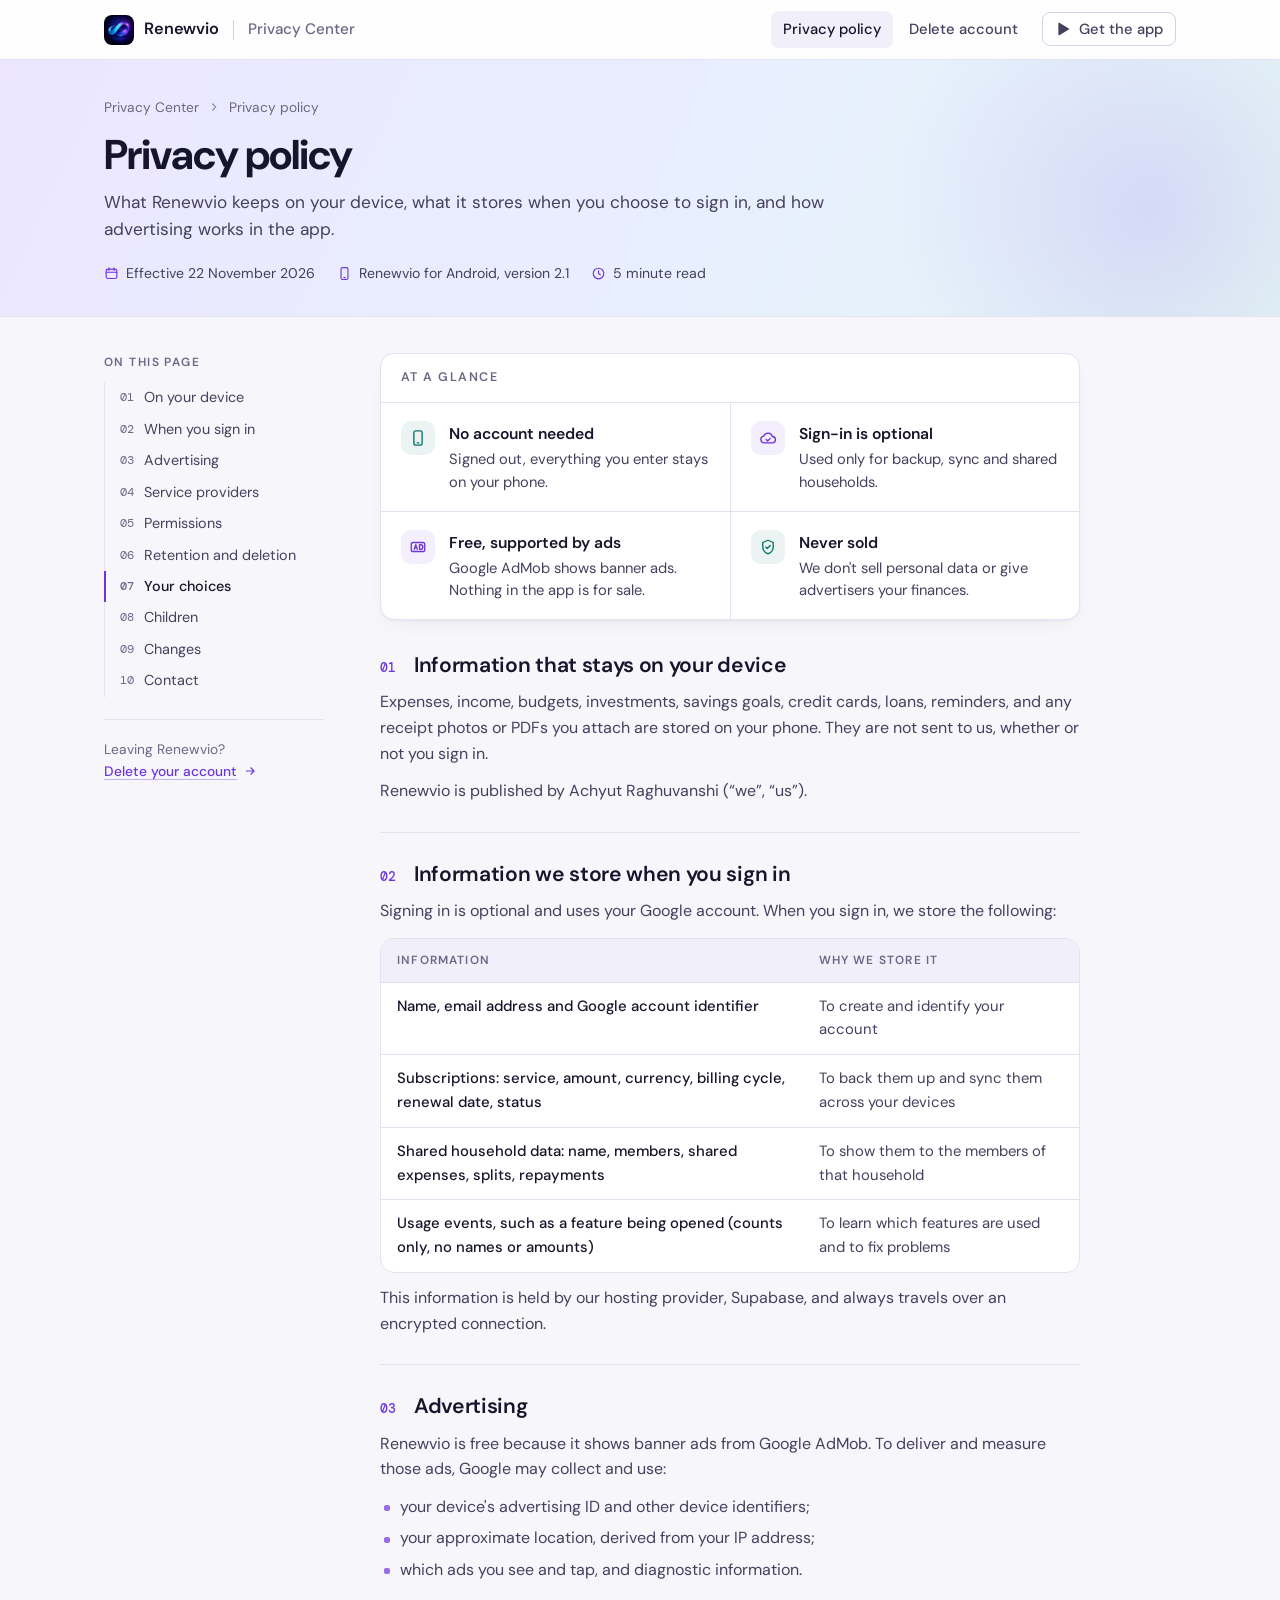
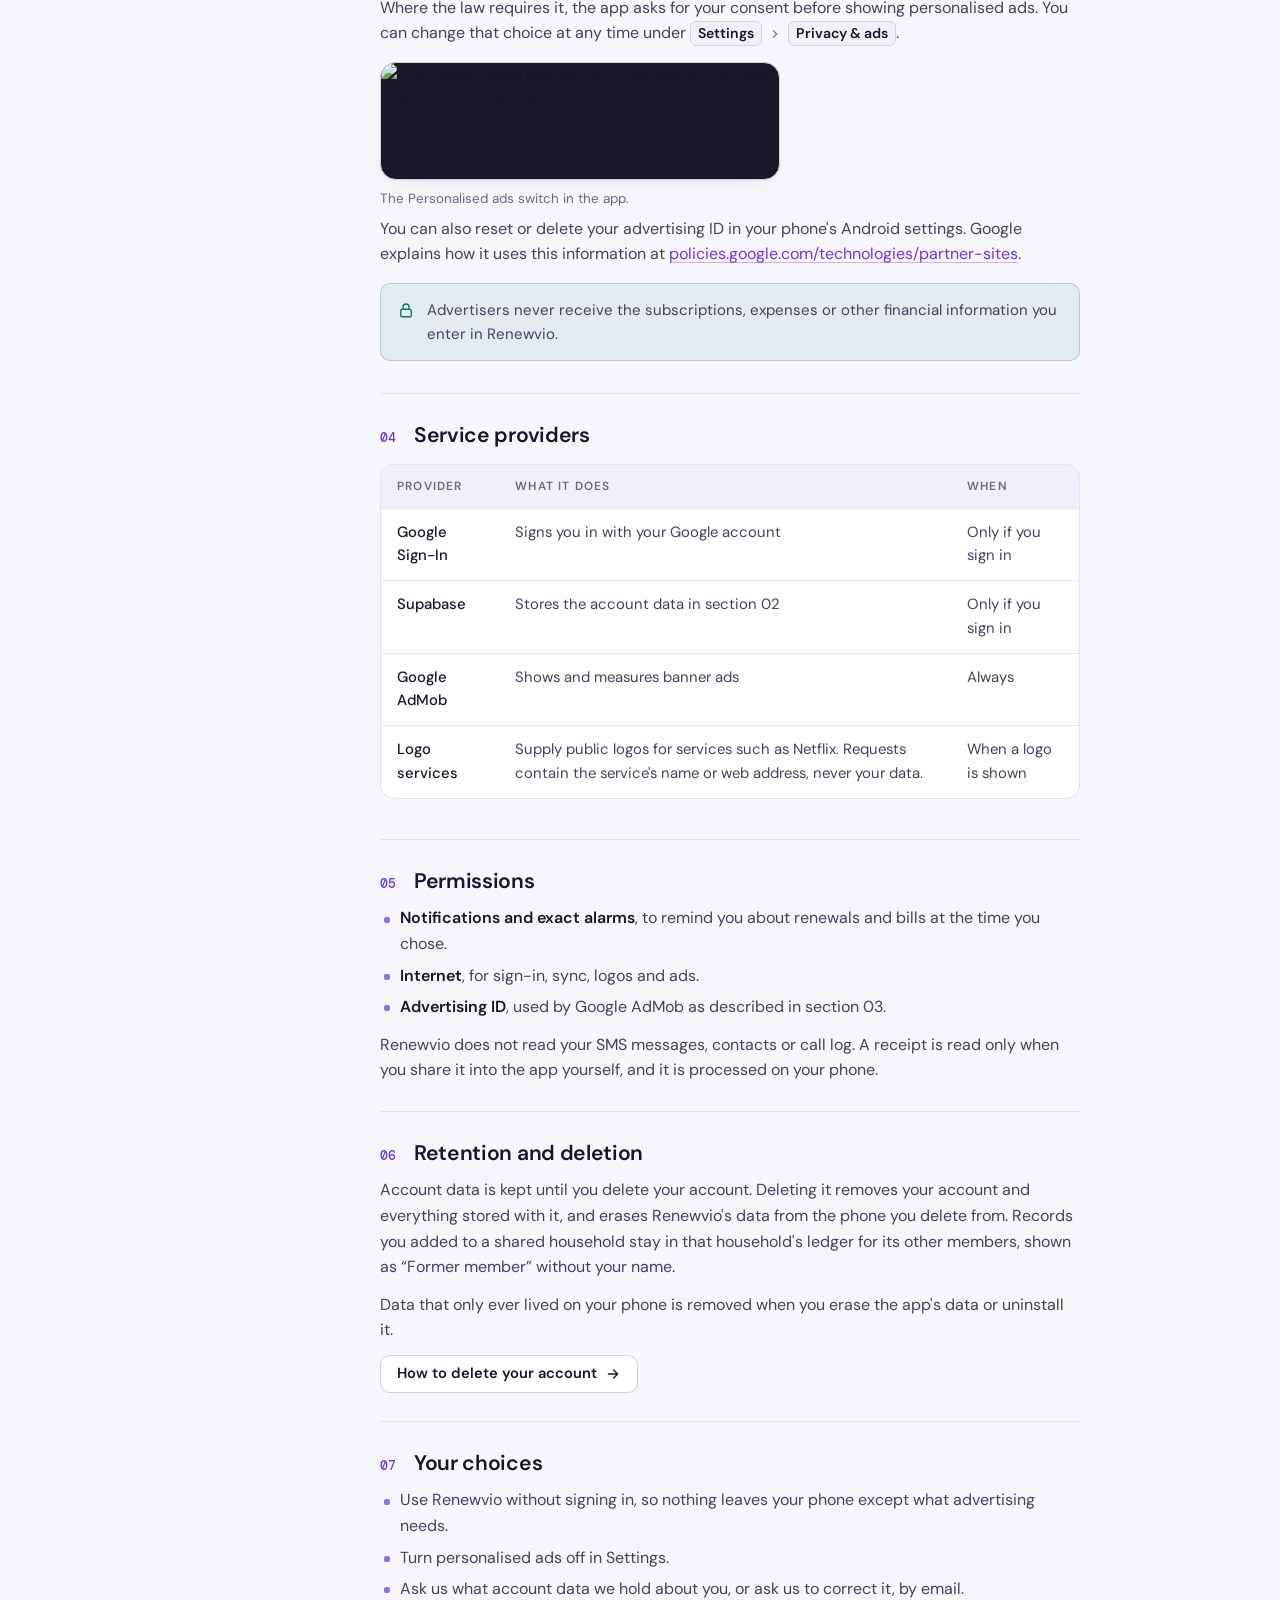
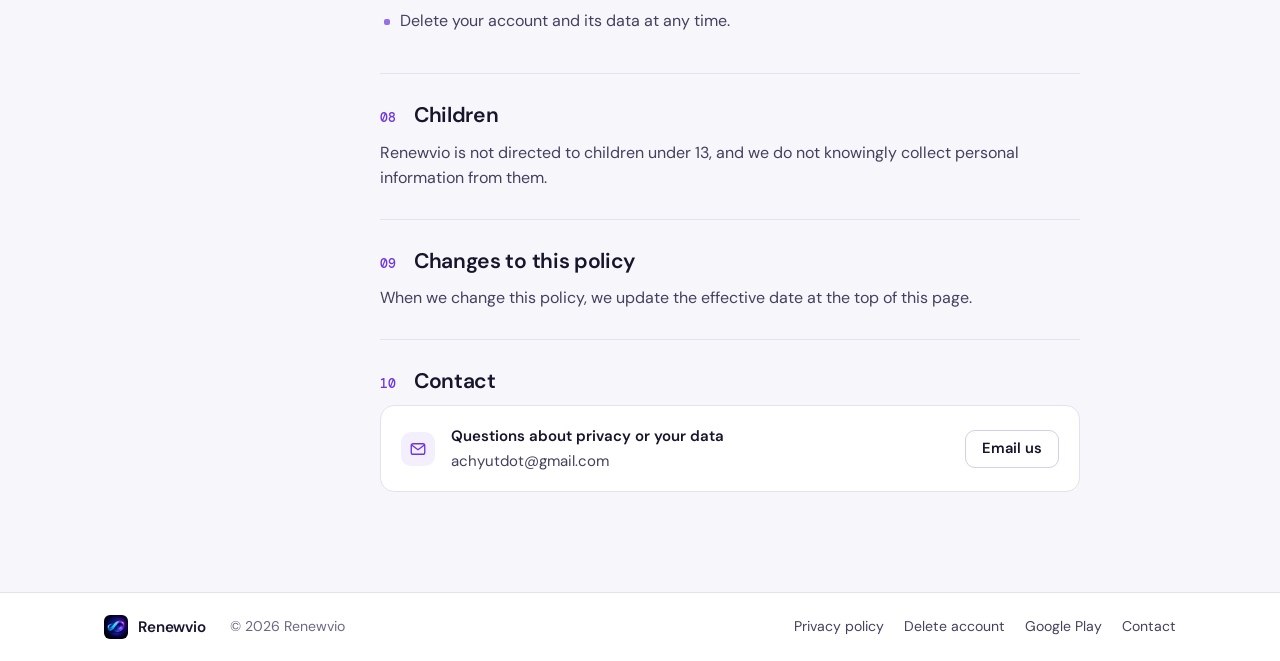
==== commit 568d84ee: "Add files via upload" ====
--- a/index.html
+++ b/index.html
@@ -1,192 +1,220 @@
 <!doctype html>
-<html lang="en" class="no-js">
+<html lang="en">
 <head>
 <meta charset="utf-8">
 <meta name="viewport" content="width=device-width, initial-scale=1">
-<title>Privacy Policy - Renewvio</title>
-<meta name="description" content="How Renewvio handles your information: what stays on your device, what is stored when you sign in, and how advertising works.">
-<meta name="theme-color" content="#191827">
+<title>Privacy Policy · Renewvio</title>
+<meta name="description" content="What Renewvio keeps on your device, what it stores when you sign in, and how advertising works in the app.">
+<meta name="theme-color" content="#f7f6fb" media="(prefers-color-scheme: light)">
+<meta name="theme-color" content="#12111f" media="(prefers-color-scheme: dark)">
+<meta property="og:title" content="Renewvio Privacy Policy">
+<meta property="og:description" content="What Renewvio keeps on your device, what it stores when you sign in, and how advertising works.">
+<meta property="og:image" content="https://achyut-dot.github.io/renewvio-privacy/logo.png">
 <link rel="icon" href="logo.png">
 <link rel="preconnect" href="https://fonts.googleapis.com">
 <link rel="preconnect" href="https://fonts.gstatic.com" crossorigin>
 <link rel="stylesheet" href="style.css">
-<script>document.documentElement.classList.remove("no-js");</script>
 </head>
 <body>
-<div class="aurora" aria-hidden="true"><i></i><i></i><i></i></div>
-
-<header class="nav">
-  <div class="nav-in">
-    <a class="brand" href="./"><img src="logo.png" alt="" width="38" height="38">Renewvio</a>
-    <nav class="nav-links" aria-label="Site">
-      <a href="./" aria-current="page">Privacy</a>
+<a class="skip" href="#content">Skip to content</a>
+
+<header class="topbar">
+  <div class="in">
+    <a class="brand" href="./"><img src="logo.png" alt="" width="30" height="30">Renewvio</a>
+    <span class="brand-sep" aria-hidden="true"></span>
+    <span class="brand-sub">Privacy Center</span>
+    <nav class="topnav" aria-label="Privacy Center">
+      <a href="./" aria-current="page">Privacy policy</a>
       <a href="account-deletion.html">Delete account</a>
-      <a class="btn small" href="https://play.google.com/store/apps/details?id=com.renewvio">
-        <svg viewBox="0 0 24 24" fill="currentColor" aria-hidden="true"><path d="M4 3.5v17a1 1 0 0 0 1.5.87l14.5-8.5a1 1 0 0 0 0-1.74L5.5 2.63A1 1 0 0 0 4 3.5z"/></svg>
+      <a class="btn btn-quiet" href="https://play.google.com/store/apps/details?id=com.renewvio">
+        <svg viewBox="0 0 24 24" fill="currentColor" aria-hidden="true"><path d="M5 3.6v16.8c0 .8.9 1.3 1.6.9l14.1-8.4c.7-.4.7-1.4 0-1.8L6.6 2.7C5.9 2.3 5 2.8 5 3.600z"/></svg>
         Get the app
       </a>
     </nav>
   </div>
 </header>
 
-<main>
-  <section class="hero">
-    <div>
-      <span class="eyebrow"><b></b>Privacy policy</span>
-      <h1>Your money is personal. <em>So is your data.</em></h1>
-      <p class="lede">This page explains, in plain language, what Renewvio keeps on your device, what it stores when you sign in, and how advertising works in the app.</p>
-      <div class="meta">
-        <span class="chip">
-          <svg viewBox="0 0 24 24" fill="none" stroke="currentColor" stroke-width="2" stroke-linecap="round" stroke-linejoin="round" aria-hidden="true"><rect x="3" y="5" width="18" height="16" rx="3"/><path d="M8 3v4M16 3v4M3 10h18"/></svg>
-          Last updated 22 November 2026
-        </span>
-        <span class="chip">
-          <svg viewBox="0 0 24 24" fill="none" stroke="currentColor" stroke-width="2" stroke-linecap="round" stroke-linejoin="round" aria-hidden="true"><circle cx="12" cy="12" r="9"/><path d="M12 7v5l3 2"/></svg>
-          4 minute read
-        </span>
-      </div>
+<div class="band">
+  <div class="in">
+    <nav class="crumbs" aria-label="Breadcrumb">
+      <a href="./">Privacy Center</a>
+      <svg viewBox="0 0 24 24" fill="none" stroke="currentColor" stroke-width="2" aria-hidden="true"><path d="m9 6 6 6-6 6"/></svg>
+      <span>Privacy policy</span>
+    </nav>
+    <h1>Privacy policy</h1>
+    <p class="dek">What Renewvio keeps on your device, what it stores when you choose to sign in, and how advertising works in the app.</p>
+    <ul class="facts">
+      <li><svg viewBox="0 0 24 24" fill="none" stroke="currentColor" stroke-width="1.8" stroke-linecap="round" stroke-linejoin="round" aria-hidden="true"><rect x="3.5" y="5" width="17" height="15" rx="3"/><path d="M8 3v4M16 3v4M3.5 10h17"/></svg>Effective 22 November 2026</li>
+      <li><svg viewBox="0 0 24 24" fill="none" stroke="currentColor" stroke-width="1.8" stroke-linecap="round" stroke-linejoin="round" aria-hidden="true"><rect x="6.5" y="2.5" width="11" height="19" rx="2.5"/><path d="M11 18.5h2"/></svg>Renewvio for Android, version 2.1</li>
+      <li><svg viewBox="0 0 24 24" fill="none" stroke="currentColor" stroke-width="1.8" stroke-linecap="round" stroke-linejoin="round" aria-hidden="true"><circle cx="12" cy="12" r="8.5"/><path d="M12 7.5V12l3 2"/></svg>5 minute read</li>
+    </ul>
+  </div>
+</div>
+
+<div class="layout">
+  <nav class="toc" aria-label="On this page">
+    <p class="toc-title">On this page</p>
+    <ol>
+      <li><a href="#device"><span>01</span>On your device</a></li>
+      <li><a href="#account"><span>02</span>When you sign in</a></li>
+      <li><a href="#ads"><span>03</span>Advertising</a></li>
+      <li><a href="#services"><span>04</span>Service providers</a></li>
+      <li><a href="#permissions"><span>05</span>Permissions</a></li>
+      <li><a href="#retention"><span>06</span>Retention and deletion</a></li>
+      <li><a href="#rights"><span>07</span>Your choices</a></li>
+      <li><a href="#children"><span>08</span>Children</a></li>
+      <li><a href="#changes"><span>09</span>Changes</a></li>
+      <li><a href="#contact"><span>10</span>Contact</a></li>
+    </ol>
+    <div class="toc-aside">
+      Leaving Renewvio?<br>
+      <a href="account-deletion.html">Delete your account
+        <svg width="14" height="14" viewBox="0 0 24 24" fill="none" stroke="currentColor" stroke-width="2" aria-hidden="true"><path d="M5 12h14M13 6l6 6-6 6"/></svg></a>
     </div>
-    <div class="phone-wrap" aria-hidden="true">
-      <div class="phone"><img src="app-home.png" alt="" loading="lazy"></div>
+  </nav>
+
+  <main class="doc" id="content">
+    <div class="summary" aria-label="Summary">
+      <div class="summary-head"><span>At a glance</span></div>
+      <div class="summary-grid">
+        <div class="summary-item">
+          <span class="ico ok"><svg viewBox="0 0 24 24" fill="none" stroke="currentColor" stroke-width="1.8" stroke-linecap="round" stroke-linejoin="round" aria-hidden="true"><rect x="6.5" y="2.5" width="11" height="19" rx="2.5"/><path d="M11 18.5h2"/></svg></span>
+          <div><h3>No account needed</h3><p>Signed out, everything you enter stays on your phone.</p></div>
+        </div>
+        <div class="summary-item">
+          <span class="ico"><svg viewBox="0 0 24 24" fill="none" stroke="currentColor" stroke-width="1.8" stroke-linecap="round" stroke-linejoin="round" aria-hidden="true"><path d="M7 18.5a4.5 4.5 0 0 1-.7-8.95A6 6 0 0 1 17.8 10a4 4 0 0 1-.3 8.5z"/><path d="m9.5 14 2 2 3.5-3.5"/></svg></span>
+          <div><h3>Sign-in is optional</h3><p>Used only for backup, sync and shared households.</p></div>
+        </div>
+        <div class="summary-item">
+          <span class="ico"><svg viewBox="0 0 24 24" fill="none" stroke="currentColor" stroke-width="1.8" stroke-linecap="round" stroke-linejoin="round" aria-hidden="true"><rect x="3" y="6" width="18" height="12" rx="2.5"/><path d="M7 15l2-6 2 6M7.7 13h2.6M14 9v6h1.5a3 3 0 0 0 0-6z"/></svg></span>
+          <div><h3>Free, supported by ads</h3><p>Google AdMob shows banner ads. Nothing in the app is for sale.</p></div>
+        </div>
+        <div class="summary-item">
+          <span class="ico ok"><svg viewBox="0 0 24 24" fill="none" stroke="currentColor" stroke-width="1.8" stroke-linecap="round" stroke-linejoin="round" aria-hidden="true"><path d="M12 3 5 6v5.5c0 4.3 2.9 7.9 7 9.5 4.1-1.6 7-5.2 7-9.5V6z"/><path d="m9 12 2 2 4-4"/></svg></span>
+          <div><h3>Never sold</h3><p>We don't sell personal data or give advertisers your finances.</p></div>
+        </div>
+      </div>
     </div>
-  </section>
-
-  <div class="wrap">
-    <div class="cards">
-      <article class="card reveal">
-        <div class="badge t"><svg viewBox="0 0 24 24" fill="none" stroke="currentColor" stroke-width="2" stroke-linecap="round" stroke-linejoin="round" aria-hidden="true"><rect x="6" y="2.5" width="12" height="19" rx="3"/><path d="M11 18h2"/></svg></div>
-        <h3>Works without an account</h3>
-        <p>Use Renewvio signed out and everything you enter stays on your device.</p>
-      </article>
-      <article class="card reveal">
-        <div class="badge v"><svg viewBox="0 0 24 24" fill="none" stroke="currentColor" stroke-width="2" stroke-linecap="round" stroke-linejoin="round" aria-hidden="true"><path d="M7 18a4.5 4.5 0 0 1-.6-8.96A6 6 0 0 1 18 10.5 3.75 3.75 0 0 1 17.5 18z"/><path d="M12 12v5M9.5 14.5 12 12l2.5 2.5"/></svg></div>
-        <h3>Sign-in is your choice</h3>
-        <p>Sign in with Google only if you want backup, sync or a shared household.</p>
-      </article>
-      <article class="card reveal">
-        <div class="badge a"><svg viewBox="0 0 24 24" fill="none" stroke="currentColor" stroke-width="2" stroke-linecap="round" stroke-linejoin="round" aria-hidden="true"><rect x="3" y="6" width="18" height="12" rx="3"/><path d="M7.5 14.5 9 10l1.5 4.5M8 13h2M14 10v4.5h1a2.25 2.25 0 0 0 0-4.5z"/></svg></div>
-        <h3>Free, with ads</h3>
-        <p>Banner ads from Google AdMob keep Renewvio free. Nothing in the app is sold.</p>
-      </article>
-      <article class="card reveal">
-        <div class="badge p"><svg viewBox="0 0 24 24" fill="none" stroke="currentColor" stroke-width="2" stroke-linecap="round" stroke-linejoin="round" aria-hidden="true"><path d="M4 7h16M10 11v6M14 11v6M6 7l1 12a2 2 0 0 0 2 2h6a2 2 0 0 0 2-2l1-12M9 7V4h6v3"/></svg></div>
-        <h3>Delete it any time</h3>
-        <p>Remove your account and its data from Settings in a few taps.</p>
-      </article>
-    </div>
-
-    <div class="doc">
-      <aside class="toc" aria-label="On this page">
-        <h4>On this page</h4>
-        <a href="#device">On your device</a>
-        <a href="#account">When you sign in</a>
-        <a href="#ads">Advertising</a>
-        <a href="#third">Other services</a>
-        <a href="#permissions">Permissions</a>
-        <a href="#delete">Keeping and deleting</a>
-        <a href="#children">Children</a>
-        <a href="#changes">Changes</a>
-        <a href="#contact">Contact</a>
-      </aside>
-
-      <div>
-        <section class="section reveal" id="device">
-          <div class="section-head"><div class="badge t"><svg viewBox="0 0 24 24" fill="none" stroke="currentColor" stroke-width="2" stroke-linecap="round" stroke-linejoin="round" aria-hidden="true"><rect x="6" y="2.5" width="12" height="19" rx="3"/><path d="M11 18h2"/></svg></div><div><div class="num">01</div><h2>Information stored only on your device</h2></div></div>
-          <p>Expenses, income, budgets, investments, savings goals, credit cards, loans, reminders and any receipt photos or PDFs you attach are stored on your device. They are not sent to us.</p>
-          <div class="note"><svg viewBox="0 0 24 24" fill="none" stroke="currentColor" stroke-width="2" stroke-linecap="round" stroke-linejoin="round" aria-hidden="true"><path d="M12 3 5 6v5c0 4.5 3 8 7 10 4-2 7-5.500 7-10V6z"/><path d="m9 12 2 2 4-4"/></svg><div>Renewvio is published by Achyut Raghuvanshi. We do not sell your personal information.</div></div>
-        </section>
-
-        <section class="section reveal" id="account">
-          <div class="section-head"><div class="badge v"><svg viewBox="0 0 24 24" fill="none" stroke="currentColor" stroke-width="2" stroke-linecap="round" stroke-linejoin="round" aria-hidden="true"><circle cx="12" cy="8" r="4"/><path d="M4 21a8 8 0 0 1 16 0"/></svg></div><div><div class="num">02</div><h2>Information we collect when you sign in</h2></div></div>
-          <p>Signing in is optional and uses your Google account. When you sign in we store:</p>
-          <div class="table">
-            <div class="row"><div>Information</div><div>Why</div></div>
-            <div class="row"><div>Your name, email address and Google account identifier</div><div>To create and identify your account</div></div>
-            <div class="row"><div>Your subscriptions: service name, amount, currency, billing cycle, renewal date and status</div><div>To back them up and sync them between your devices</div></div>
-            <div class="row"><div>Shared household data: household name, members, shared expenses, splits and repayments</div><div>To show them to the members of that household</div></div>
-            <div class="row"><div>Usage events, such as a feature being used, with counts but no names or amounts</div><div>To understand which features are used and to fix problems</div></div>
-          </div>
-          <p>This data is stored with our hosting provider, Supabase, and is sent over an encrypted connection.</p>
-        </section>
-
-        <section class="section reveal" id="ads">
-          <div class="section-head"><div class="badge a"><svg viewBox="0 0 24 24" fill="none" stroke="currentColor" stroke-width="2" stroke-linecap="round" stroke-linejoin="round" aria-hidden="true"><rect x="3" y="6" width="18" height="12" rx="3"/><path d="M7.5 14.5 9 10l1.5 4.5M8 13h2M14 10v4.5h1a2.25 2.25 0 0 0 0-4.5z"/></svg></div><div><div class="num">03</div><h2>Advertising</h2></div></div>
-          <p>Renewvio shows banner ads provided by Google AdMob. To deliver and measure ads, Google may collect and use:</p>
-          <ul>
-            <li>your device's advertising ID and other device identifiers;</li>
-            <li>your approximate location, derived from your IP address;</li>
-            <li>information about the ads you see and tap, and diagnostic information.</li>
-          </ul>
-          <p>Where the law requires it, the app asks for your consent before personalised ads are shown, and you can change that choice from the app's settings. You can also reset or delete your advertising ID in your device's Android settings. Google describes its use of this information at <a href="https://policies.google.com/technologies/partner-sites">policies.google.com/technologies/partner-sites</a>.</p>
-          <div class="note"><svg viewBox="0 0 24 24" fill="none" stroke="currentColor" stroke-width="2" stroke-linecap="round" stroke-linejoin="round" aria-hidden="true"><rect x="5" y="11" width="14" height="10" rx="2.5"/><path d="M8 11V8a4 4 0 0 1 8 0v3"/></svg><div>We do not give advertisers the subscriptions, expenses or other financial information you enter in the app.</div></div>
-        </section>
-
-        <section class="section reveal" id="third">
-          <div class="section-head"><div class="badge b"><svg viewBox="0 0 24 24" fill="none" stroke="currentColor" stroke-width="2" stroke-linecap="round" stroke-linejoin="round" aria-hidden="true"><circle cx="6" cy="12" r="2.5"/><circle cx="18" cy="6" r="2.5"/><circle cx="18" cy="18" r="2.5"/><path d="m8.200 10.900 7.600-3.800M8.200 13.100l7.600 3.800"/></svg></div><div><div class="num">04</div><h2>Other services we use</h2></div></div>
-          <ul>
-            <li><strong>Google Sign-In</strong> is used only if you choose to sign in.</li>
-            <li><strong>Supabase</strong> stores the account data described in section 02.</li>
-            <li><strong>Logo providers</strong> supply public service logos, for example for Netflix or Spotify. The request contains the service's name or domain, not your personal data.</li>
-          </ul>
-        </section>
-
-        <section class="section reveal" id="permissions">
-          <div class="section-head"><div class="badge p"><svg viewBox="0 0 24 24" fill="none" stroke="currentColor" stroke-width="2" stroke-linecap="round" stroke-linejoin="round" aria-hidden="true"><path d="M6 9a6 6 0 0 1 12 0c0 5 2 6 2 6H4s2-1 2-6M10 19a2 2 0 0 0 4 0"/></svg></div><div><div class="num">05</div><h2>Permissions</h2></div></div>
-          <ul>
-            <li><strong>Notifications and exact alarms</strong>, to remind you about renewals and bills at the time you chose.</li>
-            <li><strong>Internet</strong>, for sign-in, sync, logos and ads.</li>
-            <li><strong>Advertising ID</strong>, used by Google AdMob as described above.</li>
-          </ul>
-          <p>Renewvio does not read your SMS messages, contacts or call log. A receipt is processed only when you share it into the app yourself, and it is processed on your device.</p>
-        </section>
-
-        <section class="section reveal" id="delete">
-          <div class="section-head"><div class="badge t"><svg viewBox="0 0 24 24" fill="none" stroke="currentColor" stroke-width="2" stroke-linecap="round" stroke-linejoin="round" aria-hidden="true"><path d="M4 7h16M10 11v6M14 11v6M6 7l1 12a2 2 0 0 0 2 2h6a2 2 0 0 0 2-2l1-12M9 7V4h6v3"/></svg></div><div><div class="num">06</div><h2>Keeping and deleting your data</h2></div></div>
-          <p>Account data is kept until you delete your account. You can delete your account and its data at any time from <strong>Settings → Account → Delete account</strong>. Data stored only on your device is removed when you erase the app's data or uninstall the app.</p>
-          <p><a class="btn ghost small" href="account-deletion.html">How to delete your account</a></p>
-        </section>
-
-        <section class="section reveal" id="children">
-          <div class="section-head"><div class="badge v"><svg viewBox="0 0 24 24" fill="none" stroke="currentColor" stroke-width="2" stroke-linecap="round" stroke-linejoin="round" aria-hidden="true"><circle cx="12" cy="12" r="9"/><path d="M9 10h.01M15 10h.01M8.500 14.500a4.500 4.500 0 0 0 7 0"/></svg></div><div><div class="num">07</div><h2>Children</h2></div></div>
-          <p>Renewvio is not directed to children under 13 and we do not knowingly collect personal information from them.</p>
-        </section>
-
-        <section class="section reveal" id="changes">
-          <div class="section-head"><div class="badge b"><svg viewBox="0 0 24 24" fill="none" stroke="currentColor" stroke-width="2" stroke-linecap="round" stroke-linejoin="round" aria-hidden="true"><path d="M20 12a8 8 0 1 1-2.340-5.660M20 4v4h-4"/></svg></div><div><div class="num">08</div><h2>Changes to this policy</h2></div></div>
-          <p>We may update this policy. The date at the top of the page shows when it last changed.</p>
-        </section>
-
-        <section class="section reveal" id="contact">
-          <div class="section-head"><div class="badge a"><svg viewBox="0 0 24 24" fill="none" stroke="currentColor" stroke-width="2" stroke-linecap="round" stroke-linejoin="round" aria-hidden="true"><rect x="3" y="5" width="18" height="14" rx="3"/><path d="m4 7 8 6 8-6"/></svg></div><div><div class="num">09</div><h2>Contact</h2></div></div>
-          <p>Questions about this policy or your data are welcome.</p>
-          <p><a class="btn small" href="mailto:achyutdot@gmail.com">achyutdot@gmail.com</a></p>
-        </section>
-      </div>
-    </div>
-  </div>
-</main>
-
-<footer>
-  <div class="foot">
-    <a class="brand" href="./"><img src="logo.png" alt="" width="28" height="28">Renewvio</a>
+
+    <section id="device">
+      <h2><span class="n">01</span>Information that stays on your device</h2>
+      <p>Expenses, income, budgets, investments, savings goals, credit cards, loans, reminders, and any receipt photos or PDFs you attach are stored on your phone. They are not sent to us, whether or not you sign in.</p>
+      <p>Renewvio is published by Achyut Raghuvanshi (“we”, “us”).</p>
+    </section>
+
+    <section id="account">
+      <h2><span class="n">02</span>Information we store when you sign in</h2>
+      <p>Signing in is optional and uses your Google account. When you sign in, we store the following:</p>
+      <div class="table-wrap">
+        <table>
+          <thead><tr><th scope="col">Information</th><th scope="col">Why we store it</th></tr></thead>
+          <tbody>
+            <tr><td data-label="Information">Name, email address and Google account identifier</td><td data-label="Why">To create and identify your account</td></tr>
+            <tr><td data-label="Information">Subscriptions: service, amount, currency, billing cycle, renewal date, status</td><td data-label="Why">To back them up and sync them across your devices</td></tr>
+            <tr><td data-label="Information">Shared household data: name, members, shared expenses, splits, repayments</td><td data-label="Why">To show them to the members of that household</td></tr>
+            <tr><td data-label="Information">Usage events, such as a feature being opened (counts only, no names or amounts)</td><td data-label="Why">To learn which features are used and to fix problems</td></tr>
+          </tbody>
+        </table>
+      </div>
+      <p>This information is held by our hosting provider, Supabase, and always travels over an encrypted connection.</p>
+    </section>
+
+    <section id="ads">
+      <h2><span class="n">03</span>Advertising</h2>
+      <p>Renewvio is free because it shows banner ads from Google AdMob. To deliver and measure those ads, Google may collect and use:</p>
+      <ul>
+        <li>your device's advertising ID and other device identifiers;</li>
+        <li>your approximate location, derived from your IP address;</li>
+        <li>which ads you see and tap, and diagnostic information.</li>
+      </ul>
+      <p>Where the law requires it, the app asks for your consent before showing personalised ads. You can change that choice at any time under <span class="path"><span class="ui">Settings</span><svg viewBox="0 0 24 24" fill="none" stroke="currentColor" stroke-width="2" aria-hidden="true"><path d="m9 6 6 6-6 6"/></svg><span class="ui">Privacy &amp; ads</span></span>.</p>
+      <figure class="shot inline">
+        <div class="shot-frame"><img src="img/privacy-ads.png" alt="The Personalised ads switch in Renewvio's Settings, under Privacy and ads" width="786" height="230" loading="lazy"></div>
+        <figcaption>The Personalised ads switch in the app.</figcaption>
+      </figure>
+      <p>You can also reset or delete your advertising ID in your phone's Android settings. Google explains how it uses this information at <a href="https://policies.google.com/technologies/partner-sites">policies.google.com/technologies/partner-sites</a>.</p>
+      <div class="callout ok">
+        <svg viewBox="0 0 24 24" fill="none" stroke="currentColor" stroke-width="1.8" stroke-linecap="round" stroke-linejoin="round" aria-hidden="true"><rect x="5" y="11" width="14" height="10" rx="2.5"/><path d="M8 11V8a4 4 0 0 1 8 0v3"/></svg>
+        <p>Advertisers never receive the subscriptions, expenses or other financial information you enter in Renewvio.</p>
+      </div>
+    </section>
+
+    <section id="services">
+      <h2><span class="n">04</span>Service providers</h2>
+      <div class="table-wrap">
+        <table>
+          <thead><tr><th scope="col">Provider</th><th scope="col">What it does</th><th scope="col">When</th></tr></thead>
+          <tbody>
+            <tr><td data-label="Provider">Google Sign-In</td><td data-label="What it does">Signs you in with your Google account</td><td data-label="When">Only if you sign in</td></tr>
+            <tr><td data-label="Provider">Supabase</td><td data-label="What it does">Stores the account data in section 02</td><td data-label="When">Only if you sign in</td></tr>
+            <tr><td data-label="Provider">Google AdMob</td><td data-label="What it does">Shows and measures banner ads</td><td data-label="When">Always</td></tr>
+            <tr><td data-label="Provider">Logo services</td><td data-label="What it does">Supply public logos for services such as Netflix. Requests contain the service's name or web address, never your data.</td><td data-label="When">When a logo is shown</td></tr>
+          </tbody>
+        </table>
+      </div>
+    </section>
+
+    <section id="permissions">
+      <h2><span class="n">05</span>Permissions</h2>
+      <ul>
+        <li><strong>Notifications and exact alarms</strong>, to remind you about renewals and bills at the time you chose.</li>
+        <li><strong>Internet</strong>, for sign-in, sync, logos and ads.</li>
+        <li><strong>Advertising ID</strong>, used by Google AdMob as described in section 03.</li>
+      </ul>
+      <p>Renewvio does not read your SMS messages, contacts or call log. A receipt is read only when you share it into the app yourself, and it is processed on your phone.</p>
+    </section>
+
+    <section id="retention">
+      <h2><span class="n">06</span>Retention and deletion</h2>
+      <p>Account data is kept until you delete your account. Deleting it removes your account and everything stored with it, and erases Renewvio's data from the phone you delete from. Records you added to a shared household stay in that household's ledger for its other members, shown as “Former member” without your name.</p>
+      <p>Data that only ever lived on your phone is removed when you erase the app's data or uninstall it.</p>
+      <p><a class="btn btn-quiet" href="account-deletion.html">How to delete your account
+        <svg viewBox="0 0 24 24" fill="none" stroke="currentColor" stroke-width="2" stroke-linecap="round" aria-hidden="true"><path d="M5 12h14M13 6l6 6-6 6"/></svg></a></p>
+    </section>
+
+    <section id="rights">
+      <h2><span class="n">07</span>Your choices</h2>
+      <ul>
+        <li>Use Renewvio without signing in, so nothing leaves your phone except what advertising needs.</li>
+        <li>Turn personalised ads off in Settings.</li>
+        <li>Ask us what account data we hold about you, or ask us to correct it, by email.</li>
+        <li>Delete your account and its data at any time.</li>
+      </ul>
+    </section>
+
+    <section id="children">
+      <h2><span class="n">08</span>Children</h2>
+      <p>Renewvio is not directed to children under 13, and we do not knowingly collect personal information from them.</p>
+    </section>
+
+    <section id="changes">
+      <h2><span class="n">09</span>Changes to this policy</h2>
+      <p>When we change this policy, we update the effective date at the top of this page.</p>
+    </section>
+
+    <section id="contact">
+      <h2><span class="n">10</span>Contact</h2>
+      <div class="contact">
+        <span class="ico"><svg viewBox="0 0 24 24" fill="none" stroke="currentColor" stroke-width="1.8" stroke-linecap="round" stroke-linejoin="round" aria-hidden="true"><rect x="3" y="5" width="18" height="14" rx="2.5"/><path d="m4 7 8 6 8-6"/></svg></span>
+        <p><strong>Questions about privacy or your data</strong>achyutdot@gmail.com</p>
+        <a class="btn btn-quiet" href="mailto:achyutdot@gmail.com?subject=Renewvio%20privacy">Email us</a>
+      </div>
+    </section>
+  </main>
+</div>
+
+<footer class="foot">
+  <div class="in">
+    <a class="brand" href="./"><img src="logo.png" alt="" width="24" height="24">Renewvio</a>
     <span>© 2026 Renewvio</span>
     <nav aria-label="Footer">
-      <a href="./">Privacy</a>
+      <a href="./">Privacy policy</a>
       <a href="account-deletion.html">Delete account</a>
       <a href="https://play.google.com/store/apps/details?id=com.renewvio">Google Play</a>
+      <a href="mailto:achyutdot@gmail.com">Contact</a>
     </nav>
   </div>
 </footer>
-
-<script>
-(function () {
-  var items = document.querySelectorAll(".reveal");
-  if (!("IntersectionObserver" in window)) { items.forEach(function (el) { el.classList.add("in"); }); return; }
-  var io = new IntersectionObserver(function (entries) {
-    entries.forEach(function (e) { if (e.isIntersecting) { e.target.classList.add("in"); io.unobserve(e.target); } });
-  }, { rootMargin: "0px 0px -8% 0px" });
-  items.forEach(function (el, i) { el.style.transitionDelay = (i % 4) * 70 + "ms"; io.observe(el); });
-})();
-</script>
+<script src="site.js" defer></script>
 </body>
 </html>
--- a/style.css
+++ b/style.css
@@ -1,237 +1,301 @@
-/* Renewvio web pages — Aurora theme, matching the app. */
-@import url("https://fonts.googleapis.com/css2?family=DM+Sans:opsz,wght@9..40,400;9..40,500;9..40,600&family=DM+Mono&display=swap");
+/* Renewvio Privacy Center
+   Document system for the privacy policy and account deletion pages.
+   Colours, type and radii follow the app (lib/src/core/theme). */
+
+@import url("https://fonts.googleapis.com/css2?family=DM+Sans:opsz,wght@9..40,400;9..40,500;9..40,600;9..40,700&family=DM+Mono:wght@400;500&display=swap");
 
 :root {
-  --bg: #191827;
-  --bg-deep: #12111f;
-  --surface: rgba(255, 255, 255, .045);
-  --surface-strong: rgba(255, 255, 255, .075);
-  --line: rgba(255, 255, 255, .10);
-  --text: #f4f2ff;
-  --muted: #b3afc9;
-  --faint: #8b87a6;
+  color-scheme: light dark;
+
+  /* Brand (AuroraPalette) */
   --violet: #8b5cf6;
-  --violet-text: #b7a1ff;
+  --violet-strong: #6d35e0;   /* violetOnLight */
   --blue: #3987ff;
-  --blue-text: #82b1ff;
-  --teal: #25d9c1;
-  --pink: #ff7a9c;
-  --amber: #ffb648;
-  --grad: linear-gradient(135deg, #8b5cf6, #3987ff);
-  --glow: 0 0 60px rgba(139, 92, 246, .35);
-  --shadow: 0 24px 60px rgba(0, 0, 0, .45);
-  --hero-a: rgba(124, 58, 237, .55);
-  --hero-b: rgba(57, 135, 255, .38);
-  --hero-c: rgba(37, 217, 193, .18);
-  --nav-bg: rgba(25, 24, 39, .72);
-}
-
-@media (prefers-color-scheme: light) {
+  --blue-strong: #1d55d8;     /* blueOnLight */
+  --teal-strong: #087468;     /* tealOnLight */
+  --danger: #d9364f;
+
+  /* Light surfaces */
+  --page: #f7f6fb;
+  --paper: #ffffff;
+  --sunken: #f1effa;
+  --ink: #17152b;
+  --ink-2: #44405e;
+  --ink-3: #6b6785;
+  --line: #e4e1f0;
+  --line-strong: #d3cfe6;
+  --accent: var(--violet-strong);
+  --accent-soft: rgba(109, 53, 224, .08);
+  --ok: var(--teal-strong);
+  --ok-soft: rgba(8, 116, 104, .08);
+  --warn-soft: rgba(217, 54, 79, .07);
+  --warn-line: rgba(217, 54, 79, .28);
+  --band: linear-gradient(115deg, #ece6ff 0%, #e8efff 55%, #e4f7f3 100%);
+  --shadow: 0 1px 2px rgba(23, 21, 43, .04), 0 8px 24px -12px rgba(23, 21, 43, .10);
+
+  --radius: 14px;
+  --radius-sm: 10px;
+  --max: 1120px;
+  --measure: 700px;
+  --nav-h: 60px;
+}
+
+@media (prefers-color-scheme: dark) {
   :root {
-    --bg: #f6f5fc;
-    --bg-deep: #ecebf7;
-    --surface: #ffffff;
-    --surface-strong: #ffffff;
-    --line: rgba(40, 30, 90, .12);
-    --text: #1b1930;
-    --muted: #55516e;
-    --faint: #77738f;
-    --violet-text: #6d35e0;
-    --blue-text: #1d55d8;
-    --teal: #087468;
-    --pink: #c8325b;
-    --amber: #a26200;
-    --glow: 0 0 60px rgba(139, 92, 246, .18);
-    --shadow: 0 20px 50px rgba(60, 40, 140, .12);
-    --hero-a: rgba(139, 92, 246, .26);
-    --hero-b: rgba(57, 135, 255, .20);
-    --hero-c: rgba(37, 217, 193, .14);
-    --nav-bg: rgba(246, 245, 252, .78);
+    --page: #12111f;
+    --paper: #191827;          /* deepAurora */
+    --sunken: #1f1d31;
+    --ink: #f3f1ff;
+    --ink-2: #c4c0da;
+    --ink-3: #8f8aa9;
+    --line: #2a2840;
+    --line-strong: #37344f;
+    --accent: #b7a1ff;          /* violetText */
+    --accent-soft: rgba(139, 92, 246, .14);
+    --ok: #25d9c1;              /* auroraTeal */
+    --ok-soft: rgba(37, 217, 193, .09);
+    --danger: #ff7a8a;
+    --warn-soft: rgba(255, 122, 138, .08);
+    --warn-line: rgba(255, 122, 138, .30);
+    --band: linear-gradient(115deg, #261d4f 0%, #1b2347 55%, #15292f 100%);
+    --shadow: 0 1px 2px rgba(0, 0, 0, .3), 0 12px 32px -16px rgba(0, 0, 0, .6);
   }
 }
 
-* { box-sizing: border-box; }
-html { scroll-behavior: smooth; -webkit-text-size-adjust: 100%; }
+*, *::before, *::after { box-sizing: border-box; }
+html { -webkit-text-size-adjust: 100%; scroll-padding-top: calc(var(--nav-h) + 20px); }
+@media (prefers-reduced-motion: no-preference) { html { scroll-behavior: smooth; } }
 body {
   margin: 0;
+  background: var(--page);
+  color: var(--ink);
   font-family: "DM Sans", system-ui, -apple-system, "Segoe UI", Roboto, sans-serif;
-  font-size: 17px;
-  line-height: 1.65;
-  color: var(--text);
-  background: var(--bg);
-  overflow-x: hidden;
-}
-a { color: var(--violet-text); text-decoration: none; }
-a:hover { text-decoration: underline; }
-:focus-visible { outline: 2px solid var(--violet-text); outline-offset: 3px; border-radius: 6px; }
-
-/* ---------- Aurora backdrop ---------- */
-.aurora { position: fixed; inset: 0; z-index: -1; overflow: hidden; background: var(--bg); }
-.aurora i { position: absolute; border-radius: 50%; filter: blur(90px); will-change: transform; }
-.aurora i:nth-child(1) { width: 720px; height: 620px; left: -220px; top: -260px; background: var(--hero-a); animation: drift1 22s ease-in-out infinite alternate; }
-.aurora i:nth-child(2) { width: 640px; height: 560px; right: -220px; top: -120px; background: var(--hero-b); animation: drift2 26s ease-in-out infinite alternate; }
-.aurora i:nth-child(3) { width: 760px; height: 520px; left: 20%; top: 520px; background: var(--hero-c); animation: drift3 30s ease-in-out infinite alternate; }
-@keyframes drift1 { to { transform: translate(120px, 80px) scale(1.12); } }
-@keyframes drift2 { to { transform: translate(-100px, 120px) scale(1.08); } }
-@keyframes drift3 { to { transform: translate(80px, -90px) scale(1.15); } }
-
-/* ---------- Navigation ---------- */
-.nav {
-  position: sticky; top: 0; z-index: 10;
-  backdrop-filter: blur(18px); -webkit-backdrop-filter: blur(18px);
-  background: var(--nav-bg); border-bottom: 1px solid var(--line);
-}
-.nav-in { max-width: 1120px; margin: 0 auto; padding: 12px 20px; display: flex; align-items: center; gap: 16px; }
-.brand { display: flex; align-items: center; gap: 12px; color: var(--text); font-weight: 600; font-size: 1.15rem; letter-spacing: -.01em; }
-.brand:hover { text-decoration: none; }
-.brand img { width: 38px; height: 38px; border-radius: 11px; box-shadow: 0 6px 18px rgba(139, 92, 246, .35); }
-.nav-links { margin-left: auto; display: flex; align-items: center; gap: 6px; }
-.nav-links a { color: var(--muted); font-size: .95rem; font-weight: 500; padding: 8px 12px; border-radius: 999px; transition: color .2s, background .2s; }
-.nav-links a:hover, .nav-links a[aria-current="page"] { color: var(--text); background: var(--surface-strong); text-decoration: none; }
+  font-size: 16px;
+  line-height: 1.6;
+  font-optical-sizing: auto;
+  -webkit-font-smoothing: antialiased;
+  text-rendering: optimizeLegibility;
+}
+img { max-width: 100%; display: block; }
+a { color: var(--accent); text-decoration: underline; text-decoration-thickness: 1px; text-underline-offset: 3px; text-decoration-color: color-mix(in srgb, currentColor 35%, transparent); }
+a:hover { text-decoration-color: currentColor; }
+:focus-visible { outline: 2px solid var(--accent); outline-offset: 2px; border-radius: 6px; }
+strong { font-weight: 600; color: var(--ink); }
+code, .mono { font-family: "DM Mono", ui-monospace, SFMono-Regular, Menlo, monospace; font-size: .9em; }
+.skip { position: absolute; left: -999px; top: 8px; background: var(--paper); padding: 8px 12px; border-radius: 8px; z-index: 50; }
+.skip:focus { left: 12px; }
+
+/* ---------- Top bar ---------- */
+.topbar {
+  position: sticky; top: 0; z-index: 20;
+  height: var(--nav-h);
+  background: color-mix(in srgb, var(--paper) 86%, transparent);
+  backdrop-filter: saturate(160%) blur(14px);
+  -webkit-backdrop-filter: saturate(160%) blur(14px);
+  border-bottom: 1px solid var(--line);
+}
+.topbar .in { max-width: var(--max); height: 100%; margin: 0 auto; padding: 0 24px; display: flex; align-items: center; gap: 14px; }
+.brand { display: inline-flex; align-items: center; gap: 10px; color: var(--ink); text-decoration: none; font-weight: 600; font-size: 1.02rem; letter-spacing: -.01em; }
+.brand img { width: 30px; height: 30px; border-radius: 8px; }
+.brand-sep { width: 1px; height: 20px; background: var(--line-strong); }
+.brand-sub { color: var(--ink-3); font-weight: 500; font-size: .95rem; }
+.topnav { margin-left: auto; display: flex; align-items: center; gap: 4px; }
+.topnav a { color: var(--ink-2); text-decoration: none; font-size: .92rem; font-weight: 500; padding: 7px 12px; border-radius: 8px; }
+.topnav a:hover { background: var(--sunken); color: var(--ink); }
+.topnav a[aria-current="page"] { color: var(--ink); background: var(--sunken); }
 .btn {
-  display: inline-flex; align-items: center; gap: 10px;
-  padding: 12px 20px; border-radius: 999px; font-weight: 600; font-size: .98rem;
-  color: #fff !important; background: var(--grad);
-  box-shadow: 0 10px 30px rgba(99, 76, 255, .40);
-  transition: transform .2s ease, box-shadow .2s ease;
-}
-.btn:hover { transform: translateY(-2px); box-shadow: 0 16px 38px rgba(99, 76, 255, .50); text-decoration: none; }
-.btn svg { width: 18px; height: 18px; }
-.btn.small { padding: 9px 16px; font-size: .9rem; }
-.btn.ghost { background: var(--surface-strong); color: var(--text) !important; box-shadow: none; border: 1px solid var(--line); }
-
-/* ---------- Hero ---------- */
-.hero { max-width: 1120px; margin: 0 auto; padding: 72px 20px 40px; display: grid; grid-template-columns: 1.15fr .85fr; gap: 48px; align-items: center; }
-.eyebrow {
   display: inline-flex; align-items: center; gap: 8px;
-  font-size: .8rem; font-weight: 600; letter-spacing: .16em; text-transform: uppercase;
-  color: var(--violet-text); padding: 7px 14px; border-radius: 999px;
-  background: var(--surface-strong); border: 1px solid var(--line);
-}
-.eyebrow b { width: 7px; height: 7px; border-radius: 50%; background: var(--teal); box-shadow: 0 0 12px var(--teal); }
-h1 { font-size: clamp(2.3rem, 5.4vw, 3.9rem); line-height: 1.04; letter-spacing: -.03em; font-weight: 600; margin: 22px 0 18px; text-wrap: balance; }
-h1 em { display: block; font-style: normal; background: linear-gradient(120deg, #b7a1ff, #82b1ff 55%, #25d9c1); -webkit-background-clip: text; background-clip: text; color: transparent; }
-@media (prefers-color-scheme: light) { h1 em { background: linear-gradient(120deg, #6d35e0, #1d55d8 55%, #087468); -webkit-background-clip: text; background-clip: text; } }
-.lede { font-size: 1.16rem; color: var(--muted); max-width: 36em; margin: 0 0 26px; }
-.meta { display: flex; flex-wrap: wrap; gap: 10px; align-items: center; color: var(--faint); font-size: .92rem; }
-.chip { display: inline-flex; align-items: center; gap: 8px; padding: 6px 12px; border-radius: 999px; background: var(--surface); border: 1px solid var(--line); color: var(--muted); }
-.chip svg { width: 15px; height: 15px; color: var(--teal); }
-.hero-actions { display: flex; flex-wrap: wrap; gap: 12px; margin-bottom: 26px; }
-
-/* Phone mock-up */
-.phone-wrap { position: relative; justify-self: center; }
-.phone-wrap::before { content: ""; position: absolute; inset: 8% -6% 8% -6%; border-radius: 50%; background: var(--grad); filter: blur(70px); opacity: .45; }
-.phone {
-  position: relative; width: min(300px, 70vw); aspect-ratio: 393 / 852; padding: 9px; border-radius: 44px;
-  background: linear-gradient(160deg, #3a3458, #15122a 40%, #0c0a18);
-  box-shadow: var(--shadow), 0 0 0 1px rgba(255, 255, 255, .08);
-  transform: rotate(3deg); animation: float 7s ease-in-out infinite;
-}
-.phone img { width: 100%; height: 100%; object-fit: cover; object-position: top; border-radius: 36px; display: block; }
-@keyframes float { 50% { transform: rotate(3deg) translateY(-12px); } }
-
-/* ---------- Summary cards ---------- */
-.wrap { max-width: 1120px; margin: 0 auto; padding: 0 20px; }
-.cards { display: grid; grid-template-columns: repeat(4, 1fr); gap: 16px; margin: 24px auto 64px; }
-.card {
-  position: relative; padding: 22px; border-radius: 24px;
-  background: var(--surface); border: 1px solid var(--line);
-  box-shadow: var(--shadow); overflow: hidden;
-  transition: transform .25s ease, border-color .25s ease;
-}
-.card:hover { transform: translateY(-4px); border-color: rgba(139, 92, 246, .45); }
-.card h3 { margin: 16px 0 6px; font-size: 1.06rem; font-weight: 600; letter-spacing: -.01em; }
-.card p { margin: 0; color: var(--muted); font-size: .95rem; line-height: 1.5; }
-.badge { width: 46px; height: 46px; border-radius: 14px; display: grid; place-items: center; }
-.badge svg { width: 23px; height: 23px; }
-.badge.v { background: rgba(139, 92, 246, .18); color: var(--violet-text); }
-.badge.b { background: rgba(57, 135, 255, .18); color: var(--blue-text); }
-.badge.t { background: rgba(37, 217, 193, .16); color: var(--teal); }
-.badge.p { background: rgba(255, 122, 156, .16); color: var(--pink); }
-.badge.a { background: rgba(255, 182, 72, .16); color: var(--amber); }
-
-/* ---------- Document layout ---------- */
-.doc { display: grid; grid-template-columns: 250px 1fr; gap: 44px; align-items: start; padding-bottom: 80px; }
-.toc { position: sticky; top: 88px; padding: 18px; border-radius: 22px; background: var(--surface); border: 1px solid var(--line); }
-.toc h4 { margin: 0 0 10px; font-size: .78rem; letter-spacing: .14em; text-transform: uppercase; color: var(--faint); font-weight: 600; }
-.toc a { display: block; padding: 7px 10px; border-radius: 10px; color: var(--muted); font-size: .93rem; transition: background .2s, color .2s; }
-.toc a:hover { background: var(--surface-strong); color: var(--text); text-decoration: none; }
-
-.section {
-  padding: 30px; border-radius: 26px; margin-bottom: 18px;
-  background: var(--surface); border: 1px solid var(--line);
-  scroll-margin-top: 90px;
-}
-.section-head { display: flex; align-items: center; gap: 14px; margin-bottom: 12px; }
-.section-head .num { font-family: "DM Mono", ui-monospace, monospace; font-size: .82rem; color: var(--faint); }
-h2 { font-size: 1.42rem; letter-spacing: -.015em; font-weight: 600; margin: 0; }
-.section p { color: var(--muted); margin: 10px 0; }
-.section strong { color: var(--text); font-weight: 600; }
-.section ul { list-style: none; padding: 0; margin: 12px 0; }
-.section li { position: relative; padding: 6px 0 6px 28px; color: var(--muted); }
-.section li::before { content: ""; position: absolute; left: 6px; top: 16px; width: 8px; height: 8px; border-radius: 50%; background: var(--grad); }
-
-.table { border: 1px solid var(--line); border-radius: 18px; overflow: hidden; margin: 16px 0; }
-.row { display: grid; grid-template-columns: 1.1fr 1fr; gap: 18px; padding: 14px 18px; border-top: 1px solid var(--line); }
-.row:first-child { border-top: 0; background: var(--surface-strong); font-size: .78rem; letter-spacing: .12em; text-transform: uppercase; color: var(--faint); font-weight: 600; }
-.row div:first-child { color: var(--text); }
-.row div:last-child { color: var(--muted); }
-
-.note { display: flex; gap: 14px; padding: 16px 18px; border-radius: 18px; margin: 16px 0; background: rgba(37, 217, 193, .09); border: 1px solid rgba(37, 217, 193, .28); color: var(--text); }
-.note svg { flex: none; width: 22px; height: 22px; color: var(--teal); margin-top: 3px; }
-.note.warn { background: rgba(255, 122, 156, .09); border-color: rgba(255, 122, 156, .30); }
-.note.warn svg { color: var(--pink); }
-
-/* ---------- Steps (deletion page) ---------- */
-.steps { display: grid; grid-template-columns: repeat(3, 1fr); gap: 16px; margin: 8px 0 26px; counter-reset: step; }
-.step { position: relative; padding: 24px; border-radius: 24px; background: var(--surface); border: 1px solid var(--line); box-shadow: var(--shadow); }
-.step::before {
-  counter-increment: step; content: counter(step);
-  display: grid; place-items: center; width: 44px; height: 44px; border-radius: 50%;
-  background: var(--grad); color: #fff; font-weight: 600; font-size: 1.1rem; box-shadow: var(--glow); margin-bottom: 16px;
-}
-.step h3 { margin: 0 0 6px; font-size: 1.08rem; font-weight: 600; }
-.step p { margin: 0; color: var(--muted); font-size: .96rem; }
-.path { display: inline-flex; flex-wrap: wrap; align-items: center; gap: 8px; font-family: "DM Mono", ui-monospace, monospace; font-size: .86rem; padding: 10px 14px; border-radius: 14px; background: var(--bg-deep); border: 1px solid var(--line); color: var(--text); }
-.path span { color: var(--faint); }
-.two { display: grid; grid-template-columns: 1fr 1fr; gap: 18px; }
-.two .section { margin-bottom: 0; }
-.narrow { max-width: 900px; margin: 0 auto; padding: 0 20px 80px; }
+  height: 38px; padding: 0 16px; border-radius: 10px;
+  font: inherit; font-size: .92rem; font-weight: 600; text-decoration: none; white-space: nowrap;
+  border: 1px solid transparent; cursor: pointer;
+  transition: background-color .15s ease, border-color .15s ease, transform .15s ease;
+}
+.btn svg { width: 16px; height: 16px; flex: none; }
+.btn-primary { background: linear-gradient(135deg, #7c3aed, #2563eb); color: #fff; box-shadow: 0 6px 16px -8px rgba(76, 52, 220, .7); }
+.btn-primary:hover { transform: translateY(-1px); }
+.btn-quiet { background: var(--paper); color: var(--ink); border-color: var(--line-strong); }
+.btn-quiet:hover { background: var(--sunken); }
+.btn-danger { background: var(--paper); color: var(--danger); border-color: var(--warn-line); }
+.btn-danger:hover { background: var(--warn-soft); }
+.topnav .btn { margin-left: 8px; height: 34px; padding: 0 12px; }
+
+/* ---------- Header band ---------- */
+.band { background: var(--band); border-bottom: 1px solid var(--line); position: relative; overflow: hidden; }
+.band::after {
+  content: ""; position: absolute; inset: auto -10% -60% auto; width: 520px; height: 520px;
+  background: radial-gradient(closest-side, rgba(139, 92, 246, .18), transparent);
+  pointer-events: none;
+}
+.band .in { position: relative; z-index: 1; max-width: var(--max); margin: 0 auto; padding: 36px 24px 32px; }
+.crumbs { display: flex; align-items: center; gap: 8px; font-size: .86rem; color: var(--ink-3); margin-bottom: 14px; }
+.crumbs a { color: var(--ink-3); text-decoration: none; }
+.crumbs a:hover { color: var(--ink); }
+.crumbs svg { width: 14px; height: 14px; opacity: .7; }
+h1 { margin: 0; font-size: clamp(1.9rem, 3.4vw, 2.6rem); line-height: 1.12; letter-spacing: -.025em; font-weight: 700; max-width: 22ch; }
+.dek { margin: 10px 0 0; font-size: 1.08rem; color: var(--ink-2); max-width: 60ch; }
+.facts { display: flex; flex-wrap: wrap; gap: 8px 22px; margin: 18px 0 0; padding: 0; list-style: none; font-size: .88rem; color: var(--ink-2); }
+.facts li { display: inline-flex; align-items: center; gap: 7px; }
+.facts svg { width: 15px; height: 15px; color: var(--accent); }
+
+/* ---------- Layout ---------- */
+.layout { max-width: var(--max); margin: 0 auto; padding: 36px 24px 72px; display: grid; grid-template-columns: 220px minmax(0, 1fr); gap: 56px; align-items: start; }
+.layout.split { grid-template-columns: minmax(0, 1fr) 340px; gap: 48px; }
+
+/* Side navigation */
+.toc { position: sticky; top: calc(var(--nav-h) + 24px); font-size: .9rem; }
+.toc-title { font-size: .74rem; font-weight: 600; letter-spacing: .12em; text-transform: uppercase; color: var(--ink-3); margin: 0 0 10px; }
+.toc ol { list-style: none; margin: 0; padding: 0; border-left: 1px solid var(--line); }
+.toc li a {
+  display: flex; gap: 10px; padding: 6px 0 6px 14px; margin-left: -1px;
+  border-left: 2px solid transparent; color: var(--ink-2); text-decoration: none; line-height: 1.35;
+}
+.toc li a span { font-family: "DM Mono", monospace; font-size: .78rem; color: var(--ink-3); padding-top: 1px; }
+.toc li a:hover { color: var(--ink); }
+.toc li a.active { color: var(--ink); border-left-color: var(--accent); font-weight: 500; }
+.toc-aside { margin-top: 22px; padding-top: 18px; border-top: 1px solid var(--line); color: var(--ink-3); font-size: .86rem; }
+.toc-aside a { display: inline-flex; align-items: center; gap: 6px; font-weight: 500; }
+
+/* Article */
+.doc { max-width: var(--measure); min-width: 0; }
+.doc section { padding: 28px 0; border-top: 1px solid var(--line); }
+.doc section:first-of-type { border-top: 0; padding-top: 0; }
+.doc h2 { display: flex; align-items: baseline; gap: 12px; margin: 0 0 10px; font-size: 1.32rem; line-height: 1.3; letter-spacing: -.015em; font-weight: 600; }
+.doc h2 .n { font-family: "DM Mono", monospace; font-size: .8rem; font-weight: 500; color: var(--accent); min-width: 22px; }
+.doc h3 { margin: 18px 0 6px; font-size: 1.02rem; font-weight: 600; }
+.doc p { margin: 0 0 12px; color: var(--ink-2); }
+.doc p:last-child { margin-bottom: 0; }
+.doc ul { margin: 8px 0 12px; padding: 0; list-style: none; }
+.doc ul li { position: relative; padding-left: 20px; margin: 6px 0; color: var(--ink-2); }
+.doc ul li::before { content: ""; position: absolute; left: 4px; top: .7em; width: 6px; height: 6px; border-radius: 2px; background: var(--accent); opacity: .7; }
+
+/* Summary panel */
+.summary { margin: 0 0 32px; border: 1px solid var(--line); border-radius: var(--radius); background: var(--paper); box-shadow: var(--shadow); overflow: hidden; }
+.summary-head { display: flex; align-items: center; justify-content: space-between; gap: 12px; padding: 14px 20px; border-bottom: 1px solid var(--line); font-size: .78rem; font-weight: 600; letter-spacing: .12em; text-transform: uppercase; color: var(--ink-3); }
+.summary-grid { display: grid; grid-template-columns: 1fr 1fr; }
+.summary-item { display: flex; gap: 14px; padding: 18px 20px; }
+.summary-item + .summary-item { border-left: 1px solid var(--line); }
+.summary-item:nth-child(3) { border-left: 0; }
+.summary-item:nth-child(n+3) { border-top: 1px solid var(--line); }
+.summary-item h3 { margin: 0 0 2px; font-size: .98rem; font-weight: 600; }
+.summary-item p { margin: 0; font-size: .92rem; color: var(--ink-2); line-height: 1.5; }
+.ico { flex: none; width: 34px; height: 34px; border-radius: 10px; display: grid; place-items: center; background: var(--accent-soft); color: var(--accent); }
+.ico svg { width: 18px; height: 18px; }
+.ico.ok { background: var(--ok-soft); color: var(--ok); }
+.ico.warn { background: var(--warn-soft); color: var(--danger); }
+
+/* Tables */
+.table-wrap { margin: 14px 0 12px; border: 1px solid var(--line); border-radius: var(--radius); overflow: hidden; background: var(--paper); }
+table { width: 100%; border-collapse: collapse; font-size: .93rem; }
+th, td { padding: 12px 16px; text-align: left; vertical-align: top; border-top: 1px solid var(--line); }
+thead th { border-top: 0; background: var(--sunken); font-size: .74rem; font-weight: 600; letter-spacing: .1em; text-transform: uppercase; color: var(--ink-3); }
+td { color: var(--ink-2); }
+td:first-child { color: var(--ink); font-weight: 500; }
+table.outcomes th:nth-child(1) { width: 38%; }
+table.outcomes th:nth-child(2) { width: 22%; }
+.tag { display: inline-flex; align-items: center; gap: 6px; padding: 2px 9px; border-radius: 999px; font-size: .8rem; font-weight: 600; white-space: nowrap; }
+.tag::before { content: ""; width: 6px; height: 6px; border-radius: 50%; background: currentColor; }
+.tag.del { color: var(--danger); background: var(--warn-soft); }
+.tag.dev { color: var(--accent); background: var(--accent-soft); }
+.tag.keep { color: var(--ok); background: var(--ok-soft); }
+
+/* Callouts */
+.callout { display: flex; gap: 12px; margin: 16px 0 4px; padding: 14px 16px; border-radius: var(--radius-sm); background: var(--accent-soft); border: 1px solid color-mix(in srgb, var(--accent) 22%, transparent); font-size: .94rem; color: var(--ink-2); }
+.callout svg { flex: none; width: 18px; height: 18px; margin-top: 3px; color: var(--accent); }
+.callout.ok { background: var(--ok-soft); border-color: color-mix(in srgb, var(--ok) 25%, transparent); }
+.callout.ok svg { color: var(--ok); }
+.callout.warn { background: var(--warn-soft); border-color: var(--warn-line); }
+.callout.warn svg { color: var(--danger); }
+.callout p { margin: 0; }
+
+/* Real app screenshots */
+.shot { margin: 16px 0 6px; }
+.shot-frame { border-radius: 16px; overflow: hidden; border: 1px solid var(--line-strong); background: #191827; box-shadow: var(--shadow); }
+.shot-frame img { width: 100%; height: auto; }
+.shot figcaption { margin-top: 8px; font-size: .84rem; color: var(--ink-3); }
+.shot.inline { max-width: 400px; }
+
+/* Steps (deletion) */
+.steps { list-style: none; margin: 6px 0 0; padding: 0; counter-reset: s; }
+.steps > li { position: relative; padding: 0 0 26px 52px; counter-increment: s; }
+.steps > li::before {
+  content: counter(s); position: absolute; left: 0; top: 0;
+  width: 32px; height: 32px; border-radius: 50%;
+  display: grid; place-items: center;
+  font-size: .9rem; font-weight: 600; color: #fff;
+  background: linear-gradient(135deg, #7c3aed, #2563eb);
+  box-shadow: 0 0 0 4px var(--page);
+}
+.steps > li::after { content: ""; position: absolute; left: 15.5px; top: 36px; bottom: 4px; width: 1px; background: var(--line-strong); }
+.steps > li:last-child { padding-bottom: 0; }
+.steps > li:last-child::after { display: none; }
+.steps h3 { margin: 4px 0 4px; font-size: 1.04rem; }
+.steps p { margin: 0; }
+.ui { display: inline-flex; align-items: center; padding: 0 7px; border-radius: 6px; border: 1px solid var(--line-strong); background: var(--sunken); font-size: .88em; font-weight: 600; color: var(--ink); white-space: nowrap; }
+.path { display: inline-flex; flex-wrap: wrap; align-items: center; gap: 6px; }
+.path svg { width: 14px; height: 14px; color: var(--ink-3); }
+
+/* Aside panel (deletion page) */
+.aside { position: sticky; top: calc(var(--nav-h) + 24px); display: grid; gap: 16px; }
+.panel { border: 1px solid var(--line); border-radius: var(--radius); background: var(--paper); box-shadow: var(--shadow); padding: 18px; }
+.panel h3 { margin: 0 0 4px; font-size: .98rem; }
+.panel p { margin: 0 0 14px; font-size: .9rem; color: var(--ink-2); }
+.panel .btn { width: 100%; justify-content: center; }
+.panel-label { font-size: .74rem; font-weight: 600; letter-spacing: .12em; text-transform: uppercase; color: var(--ink-3); margin: 0 0 10px; }
+
+/* Contact strip */
+.contact { display: flex; align-items: center; gap: 16px; margin-top: 6px; padding: 18px 20px; border: 1px solid var(--line); border-radius: var(--radius); background: var(--paper); }
+.contact p { margin: 0; flex: 1; font-size: .94rem; }
+.contact strong { display: block; color: var(--ink); }
 
 /* ---------- Footer ---------- */
-footer { border-top: 1px solid var(--line); }
-.foot { max-width: 1120px; margin: 0 auto; padding: 28px 20px 40px; display: flex; flex-wrap: wrap; gap: 14px; align-items: center; color: var(--faint); font-size: .92rem; }
-.foot .brand { font-size: 1rem; }
-.foot .brand img { width: 28px; height: 28px; border-radius: 8px; box-shadow: none; }
-.foot nav { margin-left: auto; display: flex; flex-wrap: wrap; gap: 18px; }
-.foot nav a { color: var(--muted); }
-
-/* ---------- Reveal on scroll ---------- */
-.reveal { opacity: 0; transform: translateY(18px); transition: opacity .7s ease, transform .7s cubic-bezier(.2, .7, .2, 1); }
-.reveal.in { opacity: 1; transform: none; }
-.no-js .reveal { opacity: 1; transform: none; }
+.foot { border-top: 1px solid var(--line); background: var(--paper); }
+.foot .in { max-width: var(--max); margin: 0 auto; padding: 22px 24px; display: flex; flex-wrap: wrap; align-items: center; gap: 10px 24px; font-size: .88rem; color: var(--ink-3); }
+.foot .brand { font-size: .95rem; }
+.foot .brand img { width: 24px; height: 24px; border-radius: 6px; }
+.foot nav { margin-left: auto; display: flex; flex-wrap: wrap; gap: 6px 20px; }
+.foot nav a { color: var(--ink-2); text-decoration: none; }
+.foot nav a:hover { color: var(--ink); }
 
 /* ---------- Responsive ---------- */
-@media (max-width: 980px) {
-  .hero { grid-template-columns: 1fr; padding-top: 48px; gap: 36px; }
-  .cards { grid-template-columns: repeat(2, 1fr); }
-  .doc { grid-template-columns: 1fr; gap: 20px; }
-  .toc { position: static; display: none; }
-  .steps { grid-template-columns: 1fr; }
-  .two { grid-template-columns: 1fr; }
-}
-@media (max-width: 560px) {
-  body { font-size: 16px; }
-  .nav-links a:not(.btn) { display: none; }
-  .cards { grid-template-columns: 1fr; margin-bottom: 44px; }
-  .section { padding: 22px 18px; border-radius: 22px; }
-  .row { grid-template-columns: 1fr; gap: 4px; }
-  .row:first-child { display: none; }
+@media (max-width: 1000px) {
+  .layout, .layout.split { grid-template-columns: 1fr; gap: 28px; }
+  .toc { position: static; }
+  .toc ol { display: flex; flex-wrap: wrap; gap: 6px; border-left: 0; }
+  .toc li a { padding: 5px 11px; margin: 0; border: 1px solid var(--line); border-radius: 999px; background: var(--paper); font-size: .85rem; }
+  .toc li a span { display: none; }
+  .toc li a.active { border-color: var(--accent); }
+  .toc-aside { display: none; }
+  .aside { position: static; grid-template-columns: 1fr 1fr; }
+  .doc { max-width: none; }
+}
+@media (max-width: 720px) {
+  .brand-sep, .brand-sub, .topnav a:not(.btn) { display: none; }
+  .band .in { padding: 26px 20px 24px; }
+  .layout { padding: 24px 20px 56px; }
+  .topbar .in, .foot .in { padding-left: 20px; padding-right: 20px; }
+  .summary-grid { grid-template-columns: 1fr; }
+  .summary-item + .summary-item { border-left: 0; border-top: 1px solid var(--line); }
+  .aside { grid-template-columns: 1fr; }
+  .table-wrap { border: 0; border-radius: 0; background: transparent; overflow: visible; }
+  table, thead, tbody, tr, th, td { display: block; }
+  thead { display: none; }
+  tr { border: 1px solid var(--line); border-radius: var(--radius-sm); background: var(--paper); margin-bottom: 10px; padding: 4px 0; }
+  tr { padding: 8px 0; }
+  td { border-top: 0; padding: 3px 14px; }
+  td:first-child { font-weight: 600; padding-bottom: 6px; }
+  td[data-label]::before { content: attr(data-label); display: block; font-size: .68rem; font-weight: 600; letter-spacing: .1em; text-transform: uppercase; color: var(--ink-3); }
+  td:first-child::before { display: none; }
+  table.outcomes td:nth-child(2)::before { display: none; }
+  .contact { flex-direction: column; align-items: stretch; }
+  .contact .btn { justify-content: center; }
   .foot nav { margin-left: 0; }
 }
 @media (prefers-reduced-motion: reduce) {
-  html { scroll-behavior: auto; }
-  .aurora i, .phone { animation: none; }
-  .reveal { opacity: 1; transform: none; transition: none; }
-  .btn, .card { transition: none; }
-}
+  .btn { transition: none; }
+  .btn-primary:hover { transform: none; }
+}
+@media print {
+  .topbar, .toc, .aside, .foot, .band::after { display: none; }
+  .band { background: none; }
+  .layout { display: block; padding: 0; }
+}
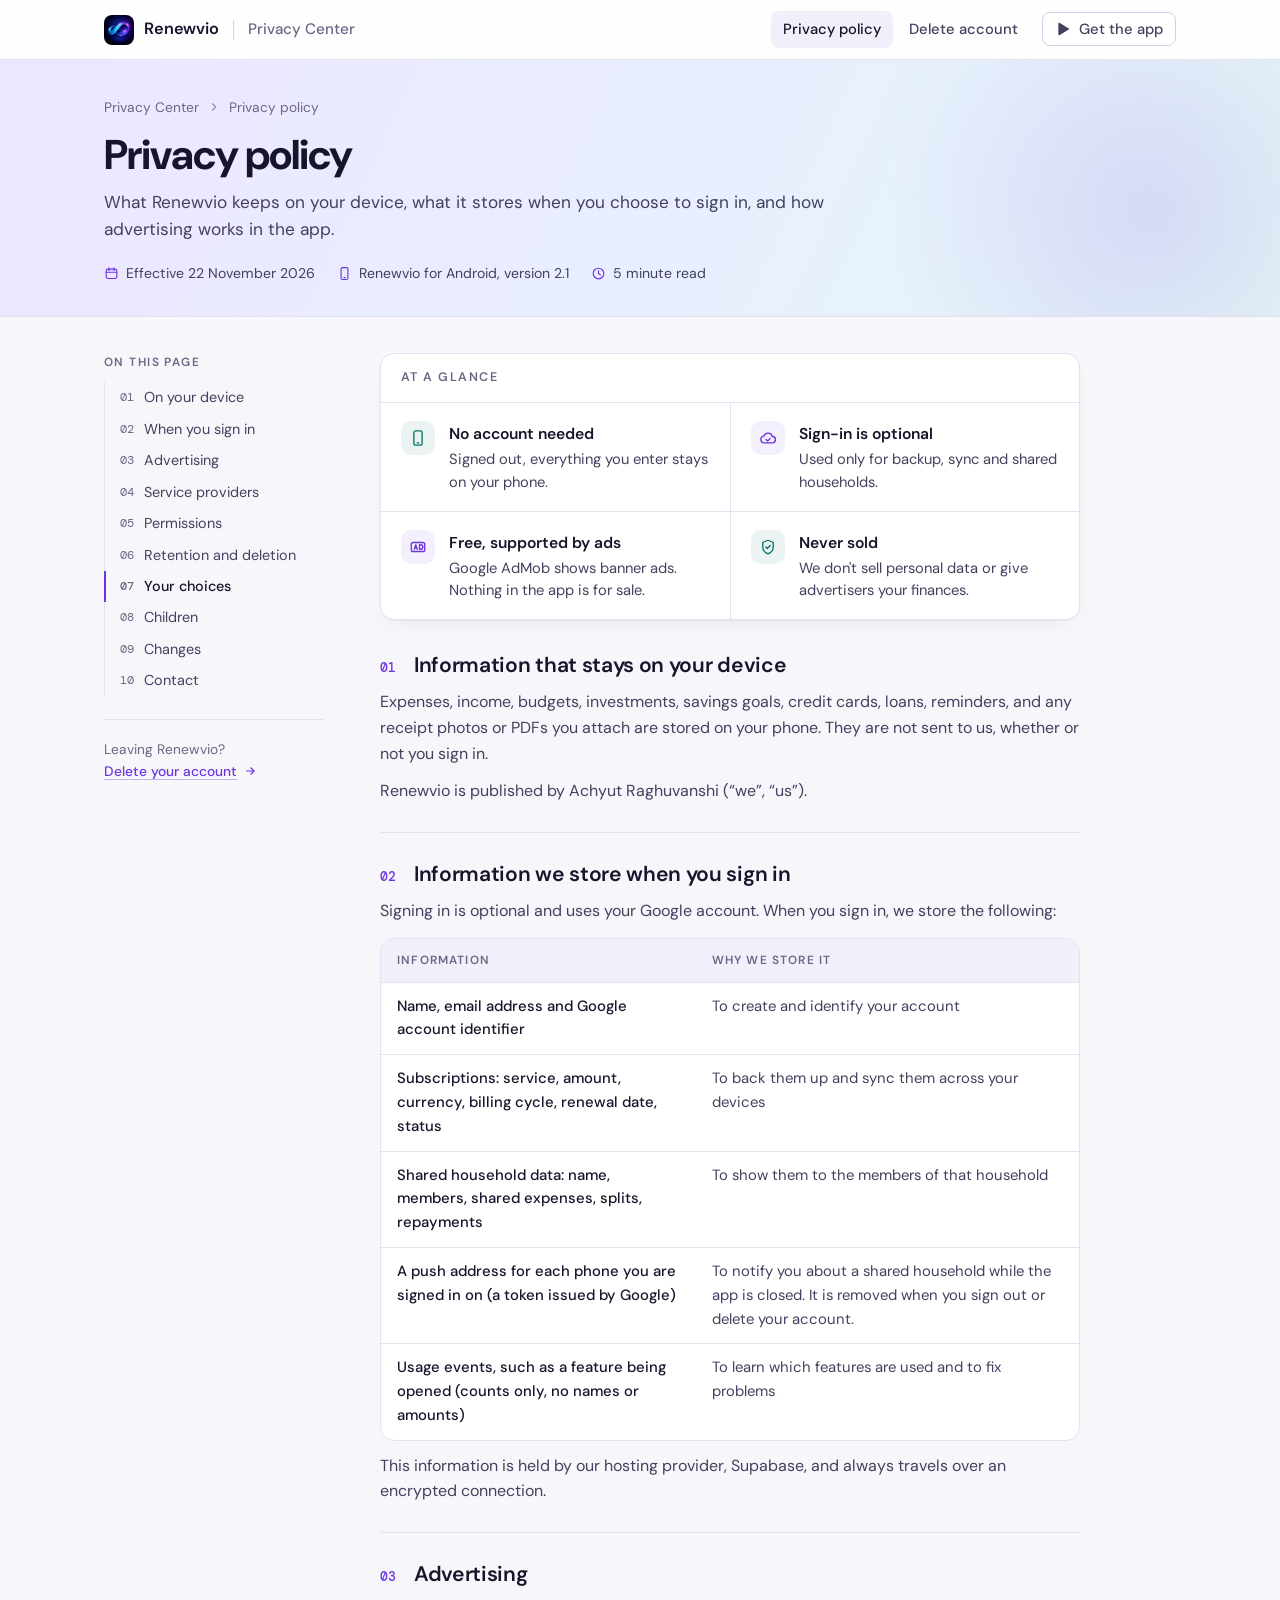
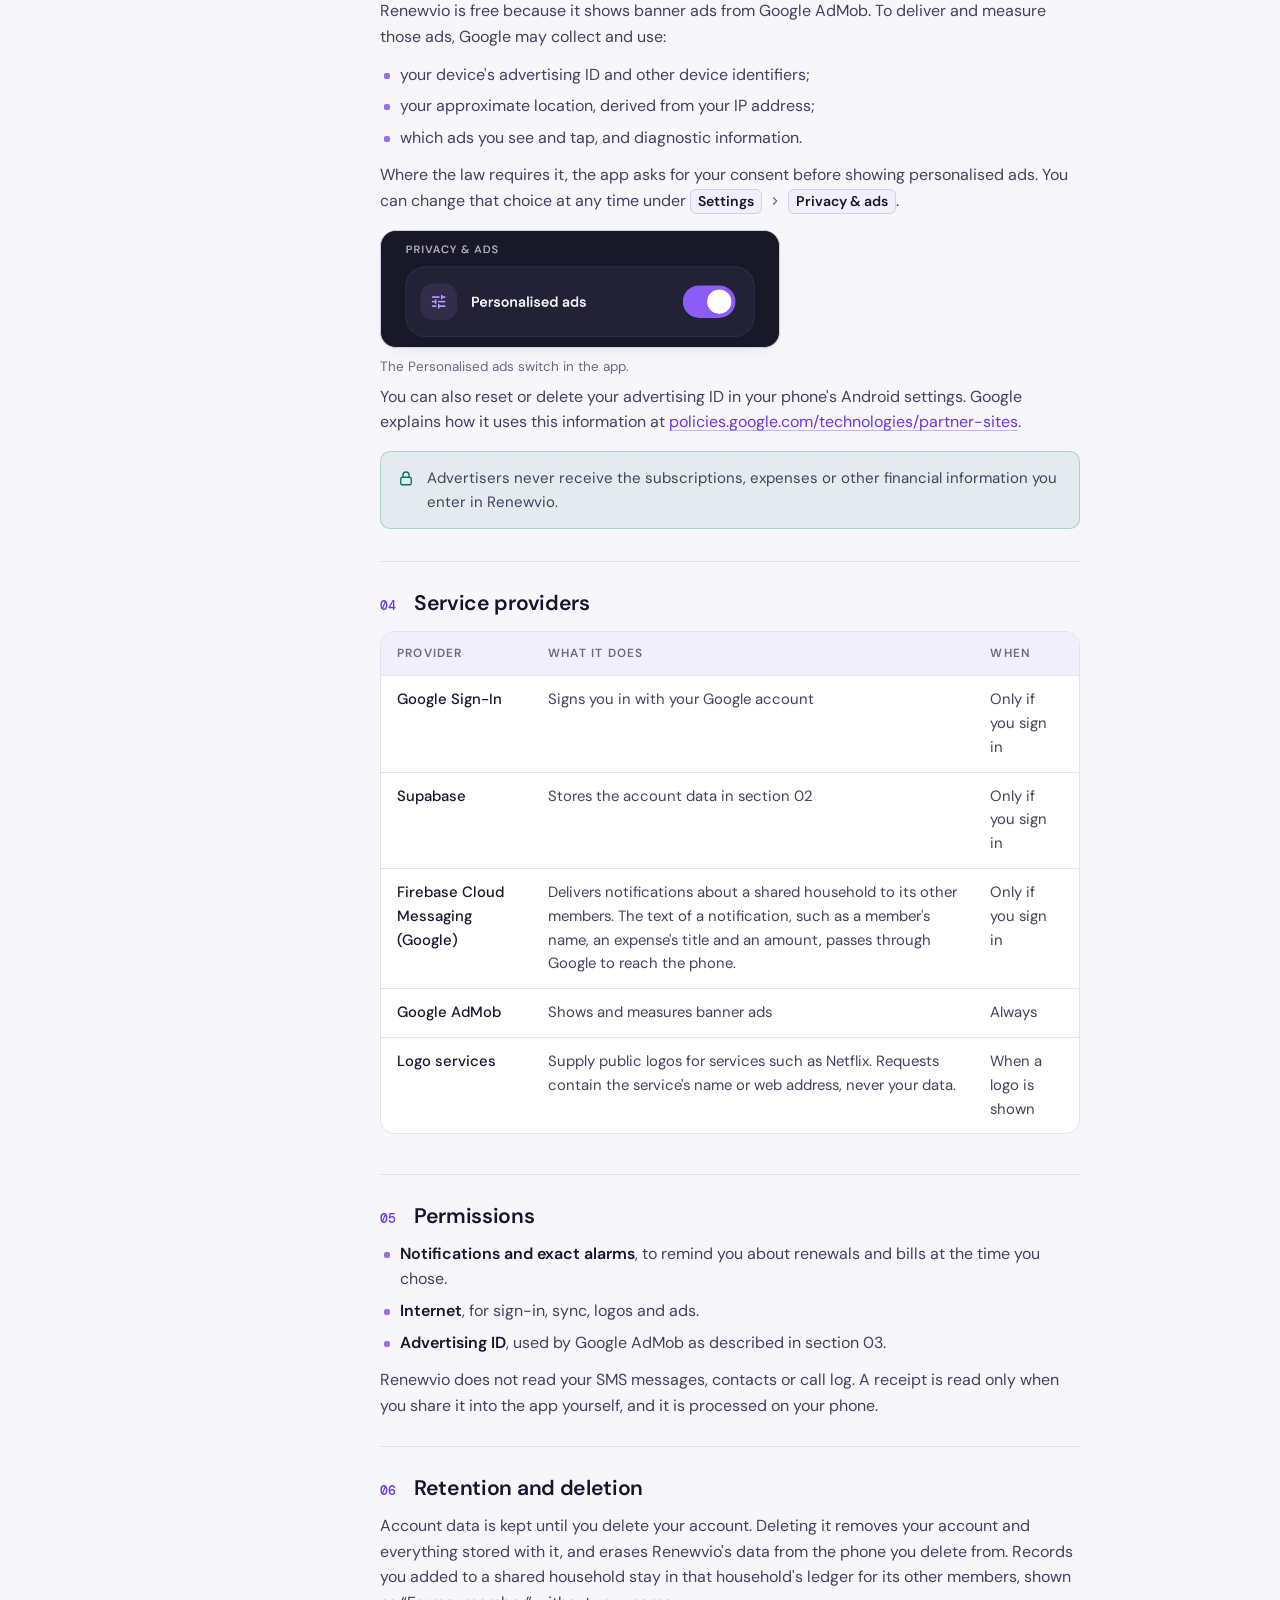
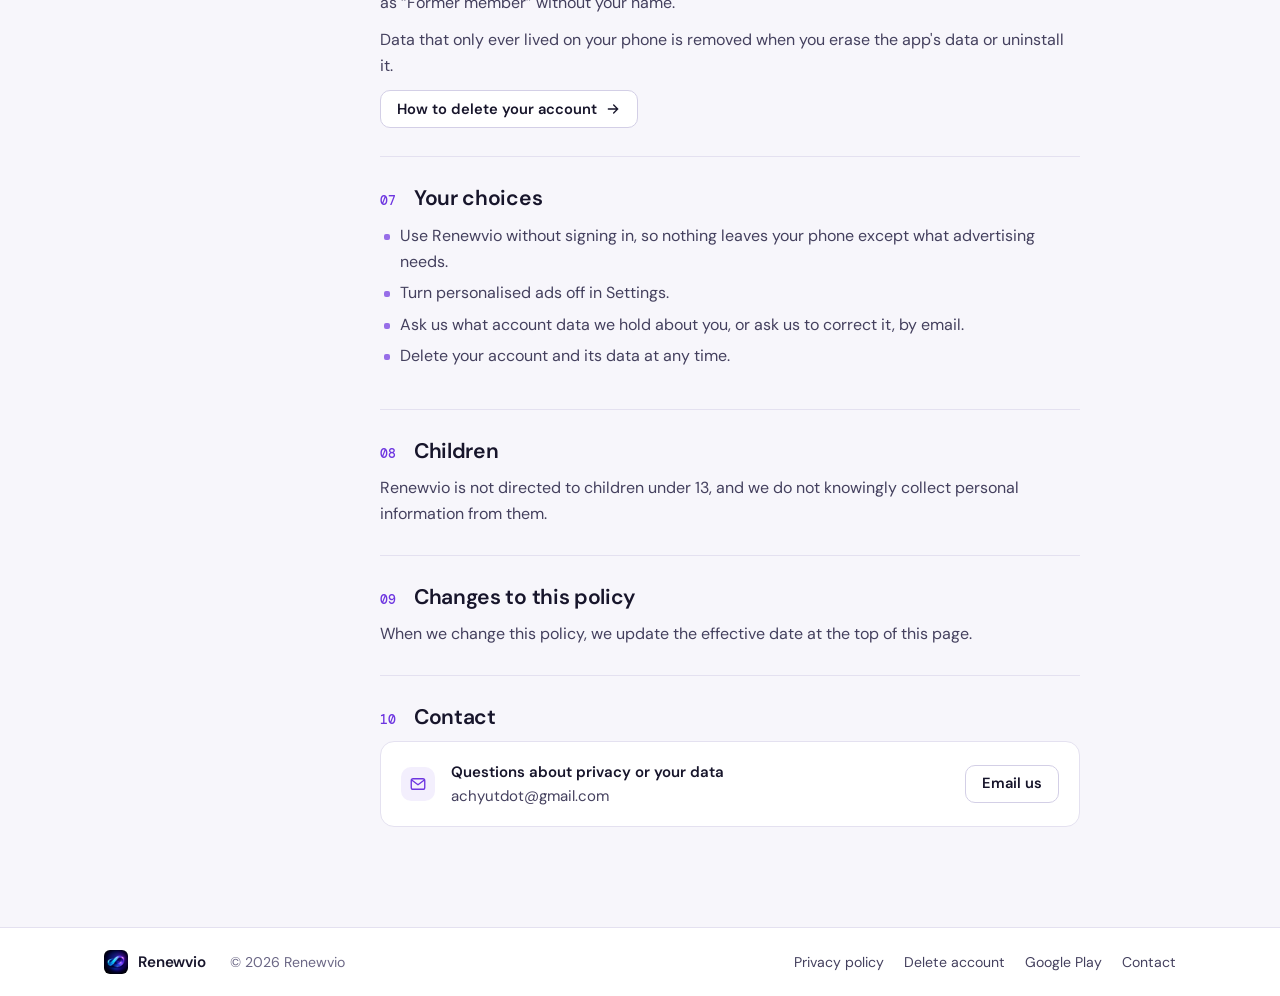
==== commit 192716d5: "Add files via upload" ====
--- a/index.html
+++ b/index.html
@@ -1,220 +1,222 @@
-<!doctype html>
-<html lang="en">
-<head>
-<meta charset="utf-8">
-<meta name="viewport" content="width=device-width, initial-scale=1">
-<title>Privacy Policy · Renewvio</title>
-<meta name="description" content="What Renewvio keeps on your device, what it stores when you sign in, and how advertising works in the app.">
-<meta name="theme-color" content="#f7f6fb" media="(prefers-color-scheme: light)">
-<meta name="theme-color" content="#12111f" media="(prefers-color-scheme: dark)">
-<meta property="og:title" content="Renewvio Privacy Policy">
-<meta property="og:description" content="What Renewvio keeps on your device, what it stores when you sign in, and how advertising works.">
-<meta property="og:image" content="https://achyut-dot.github.io/renewvio-privacy/logo.png">
-<link rel="icon" href="logo.png">
-<link rel="preconnect" href="https://fonts.googleapis.com">
-<link rel="preconnect" href="https://fonts.gstatic.com" crossorigin>
-<link rel="stylesheet" href="style.css">
-</head>
-<body>
-<a class="skip" href="#content">Skip to content</a>
-
-<header class="topbar">
-  <div class="in">
-    <a class="brand" href="./"><img src="logo.png" alt="" width="30" height="30">Renewvio</a>
-    <span class="brand-sep" aria-hidden="true"></span>
-    <span class="brand-sub">Privacy Center</span>
-    <nav class="topnav" aria-label="Privacy Center">
-      <a href="./" aria-current="page">Privacy policy</a>
-      <a href="account-deletion.html">Delete account</a>
-      <a class="btn btn-quiet" href="https://play.google.com/store/apps/details?id=com.renewvio">
-        <svg viewBox="0 0 24 24" fill="currentColor" aria-hidden="true"><path d="M5 3.6v16.8c0 .8.9 1.3 1.6.9l14.1-8.4c.7-.4.7-1.4 0-1.8L6.6 2.7C5.9 2.3 5 2.8 5 3.600z"/></svg>
-        Get the app
-      </a>
-    </nav>
-  </div>
-</header>
-
-<div class="band">
-  <div class="in">
-    <nav class="crumbs" aria-label="Breadcrumb">
-      <a href="./">Privacy Center</a>
-      <svg viewBox="0 0 24 24" fill="none" stroke="currentColor" stroke-width="2" aria-hidden="true"><path d="m9 6 6 6-6 6"/></svg>
-      <span>Privacy policy</span>
-    </nav>
-    <h1>Privacy policy</h1>
-    <p class="dek">What Renewvio keeps on your device, what it stores when you choose to sign in, and how advertising works in the app.</p>
-    <ul class="facts">
-      <li><svg viewBox="0 0 24 24" fill="none" stroke="currentColor" stroke-width="1.8" stroke-linecap="round" stroke-linejoin="round" aria-hidden="true"><rect x="3.5" y="5" width="17" height="15" rx="3"/><path d="M8 3v4M16 3v4M3.5 10h17"/></svg>Effective 22 November 2026</li>
-      <li><svg viewBox="0 0 24 24" fill="none" stroke="currentColor" stroke-width="1.8" stroke-linecap="round" stroke-linejoin="round" aria-hidden="true"><rect x="6.5" y="2.5" width="11" height="19" rx="2.5"/><path d="M11 18.5h2"/></svg>Renewvio for Android, version 2.1</li>
-      <li><svg viewBox="0 0 24 24" fill="none" stroke="currentColor" stroke-width="1.8" stroke-linecap="round" stroke-linejoin="round" aria-hidden="true"><circle cx="12" cy="12" r="8.5"/><path d="M12 7.5V12l3 2"/></svg>5 minute read</li>
-    </ul>
-  </div>
-</div>
-
-<div class="layout">
-  <nav class="toc" aria-label="On this page">
-    <p class="toc-title">On this page</p>
-    <ol>
-      <li><a href="#device"><span>01</span>On your device</a></li>
-      <li><a href="#account"><span>02</span>When you sign in</a></li>
-      <li><a href="#ads"><span>03</span>Advertising</a></li>
-      <li><a href="#services"><span>04</span>Service providers</a></li>
-      <li><a href="#permissions"><span>05</span>Permissions</a></li>
-      <li><a href="#retention"><span>06</span>Retention and deletion</a></li>
-      <li><a href="#rights"><span>07</span>Your choices</a></li>
-      <li><a href="#children"><span>08</span>Children</a></li>
-      <li><a href="#changes"><span>09</span>Changes</a></li>
-      <li><a href="#contact"><span>10</span>Contact</a></li>
-    </ol>
-    <div class="toc-aside">
-      Leaving Renewvio?<br>
-      <a href="account-deletion.html">Delete your account
-        <svg width="14" height="14" viewBox="0 0 24 24" fill="none" stroke="currentColor" stroke-width="2" aria-hidden="true"><path d="M5 12h14M13 6l6 6-6 6"/></svg></a>
-    </div>
-  </nav>
-
-  <main class="doc" id="content">
-    <div class="summary" aria-label="Summary">
-      <div class="summary-head"><span>At a glance</span></div>
-      <div class="summary-grid">
-        <div class="summary-item">
-          <span class="ico ok"><svg viewBox="0 0 24 24" fill="none" stroke="currentColor" stroke-width="1.8" stroke-linecap="round" stroke-linejoin="round" aria-hidden="true"><rect x="6.5" y="2.5" width="11" height="19" rx="2.5"/><path d="M11 18.5h2"/></svg></span>
-          <div><h3>No account needed</h3><p>Signed out, everything you enter stays on your phone.</p></div>
-        </div>
-        <div class="summary-item">
-          <span class="ico"><svg viewBox="0 0 24 24" fill="none" stroke="currentColor" stroke-width="1.8" stroke-linecap="round" stroke-linejoin="round" aria-hidden="true"><path d="M7 18.5a4.5 4.5 0 0 1-.7-8.95A6 6 0 0 1 17.8 10a4 4 0 0 1-.3 8.5z"/><path d="m9.5 14 2 2 3.5-3.5"/></svg></span>
-          <div><h3>Sign-in is optional</h3><p>Used only for backup, sync and shared households.</p></div>
-        </div>
-        <div class="summary-item">
-          <span class="ico"><svg viewBox="0 0 24 24" fill="none" stroke="currentColor" stroke-width="1.8" stroke-linecap="round" stroke-linejoin="round" aria-hidden="true"><rect x="3" y="6" width="18" height="12" rx="2.5"/><path d="M7 15l2-6 2 6M7.7 13h2.6M14 9v6h1.5a3 3 0 0 0 0-6z"/></svg></span>
-          <div><h3>Free, supported by ads</h3><p>Google AdMob shows banner ads. Nothing in the app is for sale.</p></div>
-        </div>
-        <div class="summary-item">
-          <span class="ico ok"><svg viewBox="0 0 24 24" fill="none" stroke="currentColor" stroke-width="1.8" stroke-linecap="round" stroke-linejoin="round" aria-hidden="true"><path d="M12 3 5 6v5.5c0 4.3 2.9 7.9 7 9.5 4.1-1.6 7-5.2 7-9.5V6z"/><path d="m9 12 2 2 4-4"/></svg></span>
-          <div><h3>Never sold</h3><p>We don't sell personal data or give advertisers your finances.</p></div>
-        </div>
-      </div>
-    </div>
-
-    <section id="device">
-      <h2><span class="n">01</span>Information that stays on your device</h2>
-      <p>Expenses, income, budgets, investments, savings goals, credit cards, loans, reminders, and any receipt photos or PDFs you attach are stored on your phone. They are not sent to us, whether or not you sign in.</p>
-      <p>Renewvio is published by Achyut Raghuvanshi (“we”, “us”).</p>
-    </section>
-
-    <section id="account">
-      <h2><span class="n">02</span>Information we store when you sign in</h2>
-      <p>Signing in is optional and uses your Google account. When you sign in, we store the following:</p>
-      <div class="table-wrap">
-        <table>
-          <thead><tr><th scope="col">Information</th><th scope="col">Why we store it</th></tr></thead>
-          <tbody>
-            <tr><td data-label="Information">Name, email address and Google account identifier</td><td data-label="Why">To create and identify your account</td></tr>
-            <tr><td data-label="Information">Subscriptions: service, amount, currency, billing cycle, renewal date, status</td><td data-label="Why">To back them up and sync them across your devices</td></tr>
-            <tr><td data-label="Information">Shared household data: name, members, shared expenses, splits, repayments</td><td data-label="Why">To show them to the members of that household</td></tr>
-            <tr><td data-label="Information">Usage events, such as a feature being opened (counts only, no names or amounts)</td><td data-label="Why">To learn which features are used and to fix problems</td></tr>
-          </tbody>
-        </table>
-      </div>
-      <p>This information is held by our hosting provider, Supabase, and always travels over an encrypted connection.</p>
-    </section>
-
-    <section id="ads">
-      <h2><span class="n">03</span>Advertising</h2>
-      <p>Renewvio is free because it shows banner ads from Google AdMob. To deliver and measure those ads, Google may collect and use:</p>
-      <ul>
-        <li>your device's advertising ID and other device identifiers;</li>
-        <li>your approximate location, derived from your IP address;</li>
-        <li>which ads you see and tap, and diagnostic information.</li>
-      </ul>
-      <p>Where the law requires it, the app asks for your consent before showing personalised ads. You can change that choice at any time under <span class="path"><span class="ui">Settings</span><svg viewBox="0 0 24 24" fill="none" stroke="currentColor" stroke-width="2" aria-hidden="true"><path d="m9 6 6 6-6 6"/></svg><span class="ui">Privacy &amp; ads</span></span>.</p>
-      <figure class="shot inline">
-        <div class="shot-frame"><img src="img/privacy-ads.png" alt="The Personalised ads switch in Renewvio's Settings, under Privacy and ads" width="786" height="230" loading="lazy"></div>
-        <figcaption>The Personalised ads switch in the app.</figcaption>
-      </figure>
-      <p>You can also reset or delete your advertising ID in your phone's Android settings. Google explains how it uses this information at <a href="https://policies.google.com/technologies/partner-sites">policies.google.com/technologies/partner-sites</a>.</p>
-      <div class="callout ok">
-        <svg viewBox="0 0 24 24" fill="none" stroke="currentColor" stroke-width="1.8" stroke-linecap="round" stroke-linejoin="round" aria-hidden="true"><rect x="5" y="11" width="14" height="10" rx="2.5"/><path d="M8 11V8a4 4 0 0 1 8 0v3"/></svg>
-        <p>Advertisers never receive the subscriptions, expenses or other financial information you enter in Renewvio.</p>
-      </div>
-    </section>
-
-    <section id="services">
-      <h2><span class="n">04</span>Service providers</h2>
-      <div class="table-wrap">
-        <table>
-          <thead><tr><th scope="col">Provider</th><th scope="col">What it does</th><th scope="col">When</th></tr></thead>
-          <tbody>
-            <tr><td data-label="Provider">Google Sign-In</td><td data-label="What it does">Signs you in with your Google account</td><td data-label="When">Only if you sign in</td></tr>
-            <tr><td data-label="Provider">Supabase</td><td data-label="What it does">Stores the account data in section 02</td><td data-label="When">Only if you sign in</td></tr>
-            <tr><td data-label="Provider">Google AdMob</td><td data-label="What it does">Shows and measures banner ads</td><td data-label="When">Always</td></tr>
-            <tr><td data-label="Provider">Logo services</td><td data-label="What it does">Supply public logos for services such as Netflix. Requests contain the service's name or web address, never your data.</td><td data-label="When">When a logo is shown</td></tr>
-          </tbody>
-        </table>
-      </div>
-    </section>
-
-    <section id="permissions">
-      <h2><span class="n">05</span>Permissions</h2>
-      <ul>
-        <li><strong>Notifications and exact alarms</strong>, to remind you about renewals and bills at the time you chose.</li>
-        <li><strong>Internet</strong>, for sign-in, sync, logos and ads.</li>
-        <li><strong>Advertising ID</strong>, used by Google AdMob as described in section 03.</li>
-      </ul>
-      <p>Renewvio does not read your SMS messages, contacts or call log. A receipt is read only when you share it into the app yourself, and it is processed on your phone.</p>
-    </section>
-
-    <section id="retention">
-      <h2><span class="n">06</span>Retention and deletion</h2>
-      <p>Account data is kept until you delete your account. Deleting it removes your account and everything stored with it, and erases Renewvio's data from the phone you delete from. Records you added to a shared household stay in that household's ledger for its other members, shown as “Former member” without your name.</p>
-      <p>Data that only ever lived on your phone is removed when you erase the app's data or uninstall it.</p>
-      <p><a class="btn btn-quiet" href="account-deletion.html">How to delete your account
-        <svg viewBox="0 0 24 24" fill="none" stroke="currentColor" stroke-width="2" stroke-linecap="round" aria-hidden="true"><path d="M5 12h14M13 6l6 6-6 6"/></svg></a></p>
-    </section>
-
-    <section id="rights">
-      <h2><span class="n">07</span>Your choices</h2>
-      <ul>
-        <li>Use Renewvio without signing in, so nothing leaves your phone except what advertising needs.</li>
-        <li>Turn personalised ads off in Settings.</li>
-        <li>Ask us what account data we hold about you, or ask us to correct it, by email.</li>
-        <li>Delete your account and its data at any time.</li>
-      </ul>
-    </section>
-
-    <section id="children">
-      <h2><span class="n">08</span>Children</h2>
-      <p>Renewvio is not directed to children under 13, and we do not knowingly collect personal information from them.</p>
-    </section>
-
-    <section id="changes">
-      <h2><span class="n">09</span>Changes to this policy</h2>
-      <p>When we change this policy, we update the effective date at the top of this page.</p>
-    </section>
-
-    <section id="contact">
-      <h2><span class="n">10</span>Contact</h2>
-      <div class="contact">
-        <span class="ico"><svg viewBox="0 0 24 24" fill="none" stroke="currentColor" stroke-width="1.8" stroke-linecap="round" stroke-linejoin="round" aria-hidden="true"><rect x="3" y="5" width="18" height="14" rx="2.5"/><path d="m4 7 8 6 8-6"/></svg></span>
-        <p><strong>Questions about privacy or your data</strong>achyutdot@gmail.com</p>
-        <a class="btn btn-quiet" href="mailto:achyutdot@gmail.com?subject=Renewvio%20privacy">Email us</a>
-      </div>
-    </section>
-  </main>
-</div>
-
-<footer class="foot">
-  <div class="in">
-    <a class="brand" href="./"><img src="logo.png" alt="" width="24" height="24">Renewvio</a>
-    <span>© 2026 Renewvio</span>
-    <nav aria-label="Footer">
-      <a href="./">Privacy policy</a>
-      <a href="account-deletion.html">Delete account</a>
-      <a href="https://play.google.com/store/apps/details?id=com.renewvio">Google Play</a>
-      <a href="mailto:achyutdot@gmail.com">Contact</a>
-    </nav>
-  </div>
-</footer>
-<script src="site.js" defer></script>
-</body>
-</html>
+<!doctype html>
+<html lang="en">
+<head>
+<meta charset="utf-8">
+<meta name="viewport" content="width=device-width, initial-scale=1">
+<title>Privacy Policy · Renewvio</title>
+<meta name="description" content="What Renewvio keeps on your device, what it stores when you sign in, and how advertising works in the app.">
+<meta name="theme-color" content="#f7f6fb" media="(prefers-color-scheme: light)">
+<meta name="theme-color" content="#12111f" media="(prefers-color-scheme: dark)">
+<meta property="og:title" content="Renewvio Privacy Policy">
+<meta property="og:description" content="What Renewvio keeps on your device, what it stores when you sign in, and how advertising works.">
+<meta property="og:image" content="https://achyut-dot.github.io/renewvio-privacy/logo.png">
+<link rel="icon" href="logo.png">
+<link rel="preconnect" href="https://fonts.googleapis.com">
+<link rel="preconnect" href="https://fonts.gstatic.com" crossorigin>
+<link rel="stylesheet" href="style.css">
+</head>
+<body>
+<a class="skip" href="#content">Skip to content</a>
+
+<header class="topbar">
+  <div class="in">
+    <a class="brand" href="./"><img src="logo.png" alt="" width="30" height="30">Renewvio</a>
+    <span class="brand-sep" aria-hidden="true"></span>
+    <span class="brand-sub">Privacy Center</span>
+    <nav class="topnav" aria-label="Privacy Center">
+      <a href="./" aria-current="page">Privacy policy</a>
+      <a href="account-deletion.html">Delete account</a>
+      <a class="btn btn-quiet" href="https://play.google.com/store/apps/details?id=com.renewvio">
+        <svg viewBox="0 0 24 24" fill="currentColor" aria-hidden="true"><path d="M5 3.6v16.8c0 .8.9 1.3 1.6.9l14.1-8.4c.7-.4.7-1.4 0-1.8L6.6 2.7C5.9 2.3 5 2.8 5 3.600z"/></svg>
+        Get the app
+      </a>
+    </nav>
+  </div>
+</header>
+
+<div class="band">
+  <div class="in">
+    <nav class="crumbs" aria-label="Breadcrumb">
+      <a href="./">Privacy Center</a>
+      <svg viewBox="0 0 24 24" fill="none" stroke="currentColor" stroke-width="2" aria-hidden="true"><path d="m9 6 6 6-6 6"/></svg>
+      <span>Privacy policy</span>
+    </nav>
+    <h1>Privacy policy</h1>
+    <p class="dek">What Renewvio keeps on your device, what it stores when you choose to sign in, and how advertising works in the app.</p>
+    <ul class="facts">
+      <li><svg viewBox="0 0 24 24" fill="none" stroke="currentColor" stroke-width="1.8" stroke-linecap="round" stroke-linejoin="round" aria-hidden="true"><rect x="3.5" y="5" width="17" height="15" rx="3"/><path d="M8 3v4M16 3v4M3.5 10h17"/></svg>Effective 22 November 2026</li>
+      <li><svg viewBox="0 0 24 24" fill="none" stroke="currentColor" stroke-width="1.8" stroke-linecap="round" stroke-linejoin="round" aria-hidden="true"><rect x="6.5" y="2.5" width="11" height="19" rx="2.5"/><path d="M11 18.5h2"/></svg>Renewvio for Android, version 2.1</li>
+      <li><svg viewBox="0 0 24 24" fill="none" stroke="currentColor" stroke-width="1.8" stroke-linecap="round" stroke-linejoin="round" aria-hidden="true"><circle cx="12" cy="12" r="8.5"/><path d="M12 7.5V12l3 2"/></svg>5 minute read</li>
+    </ul>
+  </div>
+</div>
+
+<div class="layout">
+  <nav class="toc" aria-label="On this page">
+    <p class="toc-title">On this page</p>
+    <ol>
+      <li><a href="#device"><span>01</span>On your device</a></li>
+      <li><a href="#account"><span>02</span>When you sign in</a></li>
+      <li><a href="#ads"><span>03</span>Advertising</a></li>
+      <li><a href="#services"><span>04</span>Service providers</a></li>
+      <li><a href="#permissions"><span>05</span>Permissions</a></li>
+      <li><a href="#retention"><span>06</span>Retention and deletion</a></li>
+      <li><a href="#rights"><span>07</span>Your choices</a></li>
+      <li><a href="#children"><span>08</span>Children</a></li>
+      <li><a href="#changes"><span>09</span>Changes</a></li>
+      <li><a href="#contact"><span>10</span>Contact</a></li>
+    </ol>
+    <div class="toc-aside">
+      Leaving Renewvio?<br>
+      <a href="account-deletion.html">Delete your account
+        <svg width="14" height="14" viewBox="0 0 24 24" fill="none" stroke="currentColor" stroke-width="2" aria-hidden="true"><path d="M5 12h14M13 6l6 6-6 6"/></svg></a>
+    </div>
+  </nav>
+
+  <main class="doc" id="content">
+    <div class="summary" aria-label="Summary">
+      <div class="summary-head"><span>At a glance</span></div>
+      <div class="summary-grid">
+        <div class="summary-item">
+          <span class="ico ok"><svg viewBox="0 0 24 24" fill="none" stroke="currentColor" stroke-width="1.8" stroke-linecap="round" stroke-linejoin="round" aria-hidden="true"><rect x="6.5" y="2.5" width="11" height="19" rx="2.5"/><path d="M11 18.5h2"/></svg></span>
+          <div><h3>No account needed</h3><p>Signed out, everything you enter stays on your phone.</p></div>
+        </div>
+        <div class="summary-item">
+          <span class="ico"><svg viewBox="0 0 24 24" fill="none" stroke="currentColor" stroke-width="1.8" stroke-linecap="round" stroke-linejoin="round" aria-hidden="true"><path d="M7 18.5a4.5 4.5 0 0 1-.7-8.95A6 6 0 0 1 17.8 10a4 4 0 0 1-.3 8.5z"/><path d="m9.5 14 2 2 3.5-3.5"/></svg></span>
+          <div><h3>Sign-in is optional</h3><p>Used only for backup, sync and shared households.</p></div>
+        </div>
+        <div class="summary-item">
+          <span class="ico"><svg viewBox="0 0 24 24" fill="none" stroke="currentColor" stroke-width="1.8" stroke-linecap="round" stroke-linejoin="round" aria-hidden="true"><rect x="3" y="6" width="18" height="12" rx="2.5"/><path d="M7 15l2-6 2 6M7.7 13h2.6M14 9v6h1.5a3 3 0 0 0 0-6z"/></svg></span>
+          <div><h3>Free, supported by ads</h3><p>Google AdMob shows banner ads. Nothing in the app is for sale.</p></div>
+        </div>
+        <div class="summary-item">
+          <span class="ico ok"><svg viewBox="0 0 24 24" fill="none" stroke="currentColor" stroke-width="1.8" stroke-linecap="round" stroke-linejoin="round" aria-hidden="true"><path d="M12 3 5 6v5.5c0 4.3 2.9 7.9 7 9.5 4.1-1.6 7-5.2 7-9.5V6z"/><path d="m9 12 2 2 4-4"/></svg></span>
+          <div><h3>Never sold</h3><p>We don't sell personal data or give advertisers your finances.</p></div>
+        </div>
+      </div>
+    </div>
+
+    <section id="device">
+      <h2><span class="n">01</span>Information that stays on your device</h2>
+      <p>Expenses, income, budgets, investments, savings goals, credit cards, loans, reminders, and any receipt photos or PDFs you attach are stored on your phone. They are not sent to us, whether or not you sign in.</p>
+      <p>Renewvio is published by Achyut Raghuvanshi (“we”, “us”).</p>
+    </section>
+
+    <section id="account">
+      <h2><span class="n">02</span>Information we store when you sign in</h2>
+      <p>Signing in is optional and uses your Google account. When you sign in, we store the following:</p>
+      <div class="table-wrap">
+        <table>
+          <thead><tr><th scope="col">Information</th><th scope="col">Why we store it</th></tr></thead>
+          <tbody>
+            <tr><td data-label="Information">Name, email address and Google account identifier</td><td data-label="Why">To create and identify your account</td></tr>
+            <tr><td data-label="Information">Subscriptions: service, amount, currency, billing cycle, renewal date, status</td><td data-label="Why">To back them up and sync them across your devices</td></tr>
+            <tr><td data-label="Information">Shared household data: name, members, shared expenses, splits, repayments</td><td data-label="Why">To show them to the members of that household</td></tr>
+            <tr><td data-label="Information">A push address for each phone you are signed in on (a token issued by Google)</td><td data-label="Why">To notify you about a shared household while the app is closed. It is removed when you sign out or delete your account.</td></tr>
+            <tr><td data-label="Information">Usage events, such as a feature being opened (counts only, no names or amounts)</td><td data-label="Why">To learn which features are used and to fix problems</td></tr>
+          </tbody>
+        </table>
+      </div>
+      <p>This information is held by our hosting provider, Supabase, and always travels over an encrypted connection.</p>
+    </section>
+
+    <section id="ads">
+      <h2><span class="n">03</span>Advertising</h2>
+      <p>Renewvio is free because it shows banner ads from Google AdMob. To deliver and measure those ads, Google may collect and use:</p>
+      <ul>
+        <li>your device's advertising ID and other device identifiers;</li>
+        <li>your approximate location, derived from your IP address;</li>
+        <li>which ads you see and tap, and diagnostic information.</li>
+      </ul>
+      <p>Where the law requires it, the app asks for your consent before showing personalised ads. You can change that choice at any time under <span class="path"><span class="ui">Settings</span><svg viewBox="0 0 24 24" fill="none" stroke="currentColor" stroke-width="2" aria-hidden="true"><path d="m9 6 6 6-6 6"/></svg><span class="ui">Privacy &amp; ads</span></span>.</p>
+      <figure class="shot inline">
+        <div class="shot-frame"><img src="img/privacy-ads.png" alt="The Personalised ads switch in Renewvio's Settings, under Privacy and ads" width="786" height="230" loading="lazy"></div>
+        <figcaption>The Personalised ads switch in the app.</figcaption>
+      </figure>
+      <p>You can also reset or delete your advertising ID in your phone's Android settings. Google explains how it uses this information at <a href="https://policies.google.com/technologies/partner-sites">policies.google.com/technologies/partner-sites</a>.</p>
+      <div class="callout ok">
+        <svg viewBox="0 0 24 24" fill="none" stroke="currentColor" stroke-width="1.8" stroke-linecap="round" stroke-linejoin="round" aria-hidden="true"><rect x="5" y="11" width="14" height="10" rx="2.5"/><path d="M8 11V8a4 4 0 0 1 8 0v3"/></svg>
+        <p>Advertisers never receive the subscriptions, expenses or other financial information you enter in Renewvio.</p>
+      </div>
+    </section>
+
+    <section id="services">
+      <h2><span class="n">04</span>Service providers</h2>
+      <div class="table-wrap">
+        <table>
+          <thead><tr><th scope="col">Provider</th><th scope="col">What it does</th><th scope="col">When</th></tr></thead>
+          <tbody>
+            <tr><td data-label="Provider">Google Sign-In</td><td data-label="What it does">Signs you in with your Google account</td><td data-label="When">Only if you sign in</td></tr>
+            <tr><td data-label="Provider">Supabase</td><td data-label="What it does">Stores the account data in section 02</td><td data-label="When">Only if you sign in</td></tr>
+            <tr><td data-label="Provider">Firebase Cloud Messaging (Google)</td><td data-label="What it does">Delivers notifications about a shared household to its other members. The text of a notification, such as a member's name, an expense's title and an amount, passes through Google to reach the phone.</td><td data-label="When">Only if you sign in</td></tr>
+            <tr><td data-label="Provider">Google AdMob</td><td data-label="What it does">Shows and measures banner ads</td><td data-label="When">Always</td></tr>
+            <tr><td data-label="Provider">Logo services</td><td data-label="What it does">Supply public logos for services such as Netflix. Requests contain the service's name or web address, never your data.</td><td data-label="When">When a logo is shown</td></tr>
+          </tbody>
+        </table>
+      </div>
+    </section>
+
+    <section id="permissions">
+      <h2><span class="n">05</span>Permissions</h2>
+      <ul>
+        <li><strong>Notifications and exact alarms</strong>, to remind you about renewals and bills at the time you chose.</li>
+        <li><strong>Internet</strong>, for sign-in, sync, logos and ads.</li>
+        <li><strong>Advertising ID</strong>, used by Google AdMob as described in section 03.</li>
+      </ul>
+      <p>Renewvio does not read your SMS messages, contacts or call log. A receipt is read only when you share it into the app yourself, and it is processed on your phone.</p>
+    </section>
+
+    <section id="retention">
+      <h2><span class="n">06</span>Retention and deletion</h2>
+      <p>Account data is kept until you delete your account. Deleting it removes your account and everything stored with it, and erases Renewvio's data from the phone you delete from. Records you added to a shared household stay in that household's ledger for its other members, shown as “Former member” without your name.</p>
+      <p>Data that only ever lived on your phone is removed when you erase the app's data or uninstall it.</p>
+      <p><a class="btn btn-quiet" href="account-deletion.html">How to delete your account
+        <svg viewBox="0 0 24 24" fill="none" stroke="currentColor" stroke-width="2" stroke-linecap="round" aria-hidden="true"><path d="M5 12h14M13 6l6 6-6 6"/></svg></a></p>
+    </section>
+
+    <section id="rights">
+      <h2><span class="n">07</span>Your choices</h2>
+      <ul>
+        <li>Use Renewvio without signing in, so nothing leaves your phone except what advertising needs.</li>
+        <li>Turn personalised ads off in Settings.</li>
+        <li>Ask us what account data we hold about you, or ask us to correct it, by email.</li>
+        <li>Delete your account and its data at any time.</li>
+      </ul>
+    </section>
+
+    <section id="children">
+      <h2><span class="n">08</span>Children</h2>
+      <p>Renewvio is not directed to children under 13, and we do not knowingly collect personal information from them.</p>
+    </section>
+
+    <section id="changes">
+      <h2><span class="n">09</span>Changes to this policy</h2>
+      <p>When we change this policy, we update the effective date at the top of this page.</p>
+    </section>
+
+    <section id="contact">
+      <h2><span class="n">10</span>Contact</h2>
+      <div class="contact">
+        <span class="ico"><svg viewBox="0 0 24 24" fill="none" stroke="currentColor" stroke-width="1.8" stroke-linecap="round" stroke-linejoin="round" aria-hidden="true"><rect x="3" y="5" width="18" height="14" rx="2.5"/><path d="m4 7 8 6 8-6"/></svg></span>
+        <p><strong>Questions about privacy or your data</strong>achyutdot@gmail.com</p>
+        <a class="btn btn-quiet" href="mailto:achyutdot@gmail.com?subject=Renewvio%20privacy">Email us</a>
+      </div>
+    </section>
+  </main>
+</div>
+
+<footer class="foot">
+  <div class="in">
+    <a class="brand" href="./"><img src="logo.png" alt="" width="24" height="24">Renewvio</a>
+    <span>© 2026 Renewvio</span>
+    <nav aria-label="Footer">
+      <a href="./">Privacy policy</a>
+      <a href="account-deletion.html">Delete account</a>
+      <a href="https://play.google.com/store/apps/details?id=com.renewvio">Google Play</a>
+      <a href="mailto:achyutdot@gmail.com">Contact</a>
+    </nav>
+  </div>
+</footer>
+<script src="site.js" defer></script>
+</body>
+</html>
--- a/style.css
+++ b/style.css
@@ -1,301 +1,301 @@
-/* Renewvio Privacy Center
-   Document system for the privacy policy and account deletion pages.
-   Colours, type and radii follow the app (lib/src/core/theme). */
-
-@import url("https://fonts.googleapis.com/css2?family=DM+Sans:opsz,wght@9..40,400;9..40,500;9..40,600;9..40,700&family=DM+Mono:wght@400;500&display=swap");
-
-:root {
-  color-scheme: light dark;
-
-  /* Brand (AuroraPalette) */
-  --violet: #8b5cf6;
-  --violet-strong: #6d35e0;   /* violetOnLight */
-  --blue: #3987ff;
-  --blue-strong: #1d55d8;     /* blueOnLight */
-  --teal-strong: #087468;     /* tealOnLight */
-  --danger: #d9364f;
-
-  /* Light surfaces */
-  --page: #f7f6fb;
-  --paper: #ffffff;
-  --sunken: #f1effa;
-  --ink: #17152b;
-  --ink-2: #44405e;
-  --ink-3: #6b6785;
-  --line: #e4e1f0;
-  --line-strong: #d3cfe6;
-  --accent: var(--violet-strong);
-  --accent-soft: rgba(109, 53, 224, .08);
-  --ok: var(--teal-strong);
-  --ok-soft: rgba(8, 116, 104, .08);
-  --warn-soft: rgba(217, 54, 79, .07);
-  --warn-line: rgba(217, 54, 79, .28);
-  --band: linear-gradient(115deg, #ece6ff 0%, #e8efff 55%, #e4f7f3 100%);
-  --shadow: 0 1px 2px rgba(23, 21, 43, .04), 0 8px 24px -12px rgba(23, 21, 43, .10);
-
-  --radius: 14px;
-  --radius-sm: 10px;
-  --max: 1120px;
-  --measure: 700px;
-  --nav-h: 60px;
-}
-
-@media (prefers-color-scheme: dark) {
-  :root {
-    --page: #12111f;
-    --paper: #191827;          /* deepAurora */
-    --sunken: #1f1d31;
-    --ink: #f3f1ff;
-    --ink-2: #c4c0da;
-    --ink-3: #8f8aa9;
-    --line: #2a2840;
-    --line-strong: #37344f;
-    --accent: #b7a1ff;          /* violetText */
-    --accent-soft: rgba(139, 92, 246, .14);
-    --ok: #25d9c1;              /* auroraTeal */
-    --ok-soft: rgba(37, 217, 193, .09);
-    --danger: #ff7a8a;
-    --warn-soft: rgba(255, 122, 138, .08);
-    --warn-line: rgba(255, 122, 138, .30);
-    --band: linear-gradient(115deg, #261d4f 0%, #1b2347 55%, #15292f 100%);
-    --shadow: 0 1px 2px rgba(0, 0, 0, .3), 0 12px 32px -16px rgba(0, 0, 0, .6);
-  }
-}
-
-*, *::before, *::after { box-sizing: border-box; }
-html { -webkit-text-size-adjust: 100%; scroll-padding-top: calc(var(--nav-h) + 20px); }
-@media (prefers-reduced-motion: no-preference) { html { scroll-behavior: smooth; } }
-body {
-  margin: 0;
-  background: var(--page);
-  color: var(--ink);
-  font-family: "DM Sans", system-ui, -apple-system, "Segoe UI", Roboto, sans-serif;
-  font-size: 16px;
-  line-height: 1.6;
-  font-optical-sizing: auto;
-  -webkit-font-smoothing: antialiased;
-  text-rendering: optimizeLegibility;
-}
-img { max-width: 100%; display: block; }
-a { color: var(--accent); text-decoration: underline; text-decoration-thickness: 1px; text-underline-offset: 3px; text-decoration-color: color-mix(in srgb, currentColor 35%, transparent); }
-a:hover { text-decoration-color: currentColor; }
-:focus-visible { outline: 2px solid var(--accent); outline-offset: 2px; border-radius: 6px; }
-strong { font-weight: 600; color: var(--ink); }
-code, .mono { font-family: "DM Mono", ui-monospace, SFMono-Regular, Menlo, monospace; font-size: .9em; }
-.skip { position: absolute; left: -999px; top: 8px; background: var(--paper); padding: 8px 12px; border-radius: 8px; z-index: 50; }
-.skip:focus { left: 12px; }
-
-/* ---------- Top bar ---------- */
-.topbar {
-  position: sticky; top: 0; z-index: 20;
-  height: var(--nav-h);
-  background: color-mix(in srgb, var(--paper) 86%, transparent);
-  backdrop-filter: saturate(160%) blur(14px);
-  -webkit-backdrop-filter: saturate(160%) blur(14px);
-  border-bottom: 1px solid var(--line);
-}
-.topbar .in { max-width: var(--max); height: 100%; margin: 0 auto; padding: 0 24px; display: flex; align-items: center; gap: 14px; }
-.brand { display: inline-flex; align-items: center; gap: 10px; color: var(--ink); text-decoration: none; font-weight: 600; font-size: 1.02rem; letter-spacing: -.01em; }
-.brand img { width: 30px; height: 30px; border-radius: 8px; }
-.brand-sep { width: 1px; height: 20px; background: var(--line-strong); }
-.brand-sub { color: var(--ink-3); font-weight: 500; font-size: .95rem; }
-.topnav { margin-left: auto; display: flex; align-items: center; gap: 4px; }
-.topnav a { color: var(--ink-2); text-decoration: none; font-size: .92rem; font-weight: 500; padding: 7px 12px; border-radius: 8px; }
-.topnav a:hover { background: var(--sunken); color: var(--ink); }
-.topnav a[aria-current="page"] { color: var(--ink); background: var(--sunken); }
-.btn {
-  display: inline-flex; align-items: center; gap: 8px;
-  height: 38px; padding: 0 16px; border-radius: 10px;
-  font: inherit; font-size: .92rem; font-weight: 600; text-decoration: none; white-space: nowrap;
-  border: 1px solid transparent; cursor: pointer;
-  transition: background-color .15s ease, border-color .15s ease, transform .15s ease;
-}
-.btn svg { width: 16px; height: 16px; flex: none; }
-.btn-primary { background: linear-gradient(135deg, #7c3aed, #2563eb); color: #fff; box-shadow: 0 6px 16px -8px rgba(76, 52, 220, .7); }
-.btn-primary:hover { transform: translateY(-1px); }
-.btn-quiet { background: var(--paper); color: var(--ink); border-color: var(--line-strong); }
-.btn-quiet:hover { background: var(--sunken); }
-.btn-danger { background: var(--paper); color: var(--danger); border-color: var(--warn-line); }
-.btn-danger:hover { background: var(--warn-soft); }
-.topnav .btn { margin-left: 8px; height: 34px; padding: 0 12px; }
-
-/* ---------- Header band ---------- */
-.band { background: var(--band); border-bottom: 1px solid var(--line); position: relative; overflow: hidden; }
-.band::after {
-  content: ""; position: absolute; inset: auto -10% -60% auto; width: 520px; height: 520px;
-  background: radial-gradient(closest-side, rgba(139, 92, 246, .18), transparent);
-  pointer-events: none;
-}
-.band .in { position: relative; z-index: 1; max-width: var(--max); margin: 0 auto; padding: 36px 24px 32px; }
-.crumbs { display: flex; align-items: center; gap: 8px; font-size: .86rem; color: var(--ink-3); margin-bottom: 14px; }
-.crumbs a { color: var(--ink-3); text-decoration: none; }
-.crumbs a:hover { color: var(--ink); }
-.crumbs svg { width: 14px; height: 14px; opacity: .7; }
-h1 { margin: 0; font-size: clamp(1.9rem, 3.4vw, 2.6rem); line-height: 1.12; letter-spacing: -.025em; font-weight: 700; max-width: 22ch; }
-.dek { margin: 10px 0 0; font-size: 1.08rem; color: var(--ink-2); max-width: 60ch; }
-.facts { display: flex; flex-wrap: wrap; gap: 8px 22px; margin: 18px 0 0; padding: 0; list-style: none; font-size: .88rem; color: var(--ink-2); }
-.facts li { display: inline-flex; align-items: center; gap: 7px; }
-.facts svg { width: 15px; height: 15px; color: var(--accent); }
-
-/* ---------- Layout ---------- */
-.layout { max-width: var(--max); margin: 0 auto; padding: 36px 24px 72px; display: grid; grid-template-columns: 220px minmax(0, 1fr); gap: 56px; align-items: start; }
-.layout.split { grid-template-columns: minmax(0, 1fr) 340px; gap: 48px; }
-
-/* Side navigation */
-.toc { position: sticky; top: calc(var(--nav-h) + 24px); font-size: .9rem; }
-.toc-title { font-size: .74rem; font-weight: 600; letter-spacing: .12em; text-transform: uppercase; color: var(--ink-3); margin: 0 0 10px; }
-.toc ol { list-style: none; margin: 0; padding: 0; border-left: 1px solid var(--line); }
-.toc li a {
-  display: flex; gap: 10px; padding: 6px 0 6px 14px; margin-left: -1px;
-  border-left: 2px solid transparent; color: var(--ink-2); text-decoration: none; line-height: 1.35;
-}
-.toc li a span { font-family: "DM Mono", monospace; font-size: .78rem; color: var(--ink-3); padding-top: 1px; }
-.toc li a:hover { color: var(--ink); }
-.toc li a.active { color: var(--ink); border-left-color: var(--accent); font-weight: 500; }
-.toc-aside { margin-top: 22px; padding-top: 18px; border-top: 1px solid var(--line); color: var(--ink-3); font-size: .86rem; }
-.toc-aside a { display: inline-flex; align-items: center; gap: 6px; font-weight: 500; }
-
-/* Article */
-.doc { max-width: var(--measure); min-width: 0; }
-.doc section { padding: 28px 0; border-top: 1px solid var(--line); }
-.doc section:first-of-type { border-top: 0; padding-top: 0; }
-.doc h2 { display: flex; align-items: baseline; gap: 12px; margin: 0 0 10px; font-size: 1.32rem; line-height: 1.3; letter-spacing: -.015em; font-weight: 600; }
-.doc h2 .n { font-family: "DM Mono", monospace; font-size: .8rem; font-weight: 500; color: var(--accent); min-width: 22px; }
-.doc h3 { margin: 18px 0 6px; font-size: 1.02rem; font-weight: 600; }
-.doc p { margin: 0 0 12px; color: var(--ink-2); }
-.doc p:last-child { margin-bottom: 0; }
-.doc ul { margin: 8px 0 12px; padding: 0; list-style: none; }
-.doc ul li { position: relative; padding-left: 20px; margin: 6px 0; color: var(--ink-2); }
-.doc ul li::before { content: ""; position: absolute; left: 4px; top: .7em; width: 6px; height: 6px; border-radius: 2px; background: var(--accent); opacity: .7; }
-
-/* Summary panel */
-.summary { margin: 0 0 32px; border: 1px solid var(--line); border-radius: var(--radius); background: var(--paper); box-shadow: var(--shadow); overflow: hidden; }
-.summary-head { display: flex; align-items: center; justify-content: space-between; gap: 12px; padding: 14px 20px; border-bottom: 1px solid var(--line); font-size: .78rem; font-weight: 600; letter-spacing: .12em; text-transform: uppercase; color: var(--ink-3); }
-.summary-grid { display: grid; grid-template-columns: 1fr 1fr; }
-.summary-item { display: flex; gap: 14px; padding: 18px 20px; }
-.summary-item + .summary-item { border-left: 1px solid var(--line); }
-.summary-item:nth-child(3) { border-left: 0; }
-.summary-item:nth-child(n+3) { border-top: 1px solid var(--line); }
-.summary-item h3 { margin: 0 0 2px; font-size: .98rem; font-weight: 600; }
-.summary-item p { margin: 0; font-size: .92rem; color: var(--ink-2); line-height: 1.5; }
-.ico { flex: none; width: 34px; height: 34px; border-radius: 10px; display: grid; place-items: center; background: var(--accent-soft); color: var(--accent); }
-.ico svg { width: 18px; height: 18px; }
-.ico.ok { background: var(--ok-soft); color: var(--ok); }
-.ico.warn { background: var(--warn-soft); color: var(--danger); }
-
-/* Tables */
-.table-wrap { margin: 14px 0 12px; border: 1px solid var(--line); border-radius: var(--radius); overflow: hidden; background: var(--paper); }
-table { width: 100%; border-collapse: collapse; font-size: .93rem; }
-th, td { padding: 12px 16px; text-align: left; vertical-align: top; border-top: 1px solid var(--line); }
-thead th { border-top: 0; background: var(--sunken); font-size: .74rem; font-weight: 600; letter-spacing: .1em; text-transform: uppercase; color: var(--ink-3); }
-td { color: var(--ink-2); }
-td:first-child { color: var(--ink); font-weight: 500; }
-table.outcomes th:nth-child(1) { width: 38%; }
-table.outcomes th:nth-child(2) { width: 22%; }
-.tag { display: inline-flex; align-items: center; gap: 6px; padding: 2px 9px; border-radius: 999px; font-size: .8rem; font-weight: 600; white-space: nowrap; }
-.tag::before { content: ""; width: 6px; height: 6px; border-radius: 50%; background: currentColor; }
-.tag.del { color: var(--danger); background: var(--warn-soft); }
-.tag.dev { color: var(--accent); background: var(--accent-soft); }
-.tag.keep { color: var(--ok); background: var(--ok-soft); }
-
-/* Callouts */
-.callout { display: flex; gap: 12px; margin: 16px 0 4px; padding: 14px 16px; border-radius: var(--radius-sm); background: var(--accent-soft); border: 1px solid color-mix(in srgb, var(--accent) 22%, transparent); font-size: .94rem; color: var(--ink-2); }
-.callout svg { flex: none; width: 18px; height: 18px; margin-top: 3px; color: var(--accent); }
-.callout.ok { background: var(--ok-soft); border-color: color-mix(in srgb, var(--ok) 25%, transparent); }
-.callout.ok svg { color: var(--ok); }
-.callout.warn { background: var(--warn-soft); border-color: var(--warn-line); }
-.callout.warn svg { color: var(--danger); }
-.callout p { margin: 0; }
-
-/* Real app screenshots */
-.shot { margin: 16px 0 6px; }
-.shot-frame { border-radius: 16px; overflow: hidden; border: 1px solid var(--line-strong); background: #191827; box-shadow: var(--shadow); }
-.shot-frame img { width: 100%; height: auto; }
-.shot figcaption { margin-top: 8px; font-size: .84rem; color: var(--ink-3); }
-.shot.inline { max-width: 400px; }
-
-/* Steps (deletion) */
-.steps { list-style: none; margin: 6px 0 0; padding: 0; counter-reset: s; }
-.steps > li { position: relative; padding: 0 0 26px 52px; counter-increment: s; }
-.steps > li::before {
-  content: counter(s); position: absolute; left: 0; top: 0;
-  width: 32px; height: 32px; border-radius: 50%;
-  display: grid; place-items: center;
-  font-size: .9rem; font-weight: 600; color: #fff;
-  background: linear-gradient(135deg, #7c3aed, #2563eb);
-  box-shadow: 0 0 0 4px var(--page);
-}
-.steps > li::after { content: ""; position: absolute; left: 15.5px; top: 36px; bottom: 4px; width: 1px; background: var(--line-strong); }
-.steps > li:last-child { padding-bottom: 0; }
-.steps > li:last-child::after { display: none; }
-.steps h3 { margin: 4px 0 4px; font-size: 1.04rem; }
-.steps p { margin: 0; }
-.ui { display: inline-flex; align-items: center; padding: 0 7px; border-radius: 6px; border: 1px solid var(--line-strong); background: var(--sunken); font-size: .88em; font-weight: 600; color: var(--ink); white-space: nowrap; }
-.path { display: inline-flex; flex-wrap: wrap; align-items: center; gap: 6px; }
-.path svg { width: 14px; height: 14px; color: var(--ink-3); }
-
-/* Aside panel (deletion page) */
-.aside { position: sticky; top: calc(var(--nav-h) + 24px); display: grid; gap: 16px; }
-.panel { border: 1px solid var(--line); border-radius: var(--radius); background: var(--paper); box-shadow: var(--shadow); padding: 18px; }
-.panel h3 { margin: 0 0 4px; font-size: .98rem; }
-.panel p { margin: 0 0 14px; font-size: .9rem; color: var(--ink-2); }
-.panel .btn { width: 100%; justify-content: center; }
-.panel-label { font-size: .74rem; font-weight: 600; letter-spacing: .12em; text-transform: uppercase; color: var(--ink-3); margin: 0 0 10px; }
-
-/* Contact strip */
-.contact { display: flex; align-items: center; gap: 16px; margin-top: 6px; padding: 18px 20px; border: 1px solid var(--line); border-radius: var(--radius); background: var(--paper); }
-.contact p { margin: 0; flex: 1; font-size: .94rem; }
-.contact strong { display: block; color: var(--ink); }
-
-/* ---------- Footer ---------- */
-.foot { border-top: 1px solid var(--line); background: var(--paper); }
-.foot .in { max-width: var(--max); margin: 0 auto; padding: 22px 24px; display: flex; flex-wrap: wrap; align-items: center; gap: 10px 24px; font-size: .88rem; color: var(--ink-3); }
-.foot .brand { font-size: .95rem; }
-.foot .brand img { width: 24px; height: 24px; border-radius: 6px; }
-.foot nav { margin-left: auto; display: flex; flex-wrap: wrap; gap: 6px 20px; }
-.foot nav a { color: var(--ink-2); text-decoration: none; }
-.foot nav a:hover { color: var(--ink); }
-
-/* ---------- Responsive ---------- */
-@media (max-width: 1000px) {
-  .layout, .layout.split { grid-template-columns: 1fr; gap: 28px; }
-  .toc { position: static; }
-  .toc ol { display: flex; flex-wrap: wrap; gap: 6px; border-left: 0; }
-  .toc li a { padding: 5px 11px; margin: 0; border: 1px solid var(--line); border-radius: 999px; background: var(--paper); font-size: .85rem; }
-  .toc li a span { display: none; }
-  .toc li a.active { border-color: var(--accent); }
-  .toc-aside { display: none; }
-  .aside { position: static; grid-template-columns: 1fr 1fr; }
-  .doc { max-width: none; }
-}
-@media (max-width: 720px) {
-  .brand-sep, .brand-sub, .topnav a:not(.btn) { display: none; }
-  .band .in { padding: 26px 20px 24px; }
-  .layout { padding: 24px 20px 56px; }
-  .topbar .in, .foot .in { padding-left: 20px; padding-right: 20px; }
-  .summary-grid { grid-template-columns: 1fr; }
-  .summary-item + .summary-item { border-left: 0; border-top: 1px solid var(--line); }
-  .aside { grid-template-columns: 1fr; }
-  .table-wrap { border: 0; border-radius: 0; background: transparent; overflow: visible; }
-  table, thead, tbody, tr, th, td { display: block; }
-  thead { display: none; }
-  tr { border: 1px solid var(--line); border-radius: var(--radius-sm); background: var(--paper); margin-bottom: 10px; padding: 4px 0; }
-  tr { padding: 8px 0; }
-  td { border-top: 0; padding: 3px 14px; }
-  td:first-child { font-weight: 600; padding-bottom: 6px; }
-  td[data-label]::before { content: attr(data-label); display: block; font-size: .68rem; font-weight: 600; letter-spacing: .1em; text-transform: uppercase; color: var(--ink-3); }
-  td:first-child::before { display: none; }
-  table.outcomes td:nth-child(2)::before { display: none; }
-  .contact { flex-direction: column; align-items: stretch; }
-  .contact .btn { justify-content: center; }
-  .foot nav { margin-left: 0; }
-}
-@media (prefers-reduced-motion: reduce) {
-  .btn { transition: none; }
-  .btn-primary:hover { transform: none; }
-}
-@media print {
-  .topbar, .toc, .aside, .foot, .band::after { display: none; }
-  .band { background: none; }
-  .layout { display: block; padding: 0; }
-}
+/* Renewvio Privacy Center
+   Document system for the privacy policy and account deletion pages.
+   Colours, type and radii follow the app (lib/src/core/theme). */
+
+@import url("https://fonts.googleapis.com/css2?family=DM+Sans:opsz,wght@9..40,400;9..40,500;9..40,600;9..40,700&family=DM+Mono:wght@400;500&display=swap");
+
+:root {
+  color-scheme: light dark;
+
+  /* Brand (AuroraPalette) */
+  --violet: #8b5cf6;
+  --violet-strong: #6d35e0;   /* violetOnLight */
+  --blue: #3987ff;
+  --blue-strong: #1d55d8;     /* blueOnLight */
+  --teal-strong: #087468;     /* tealOnLight */
+  --danger: #d9364f;
+
+  /* Light surfaces */
+  --page: #f7f6fb;
+  --paper: #ffffff;
+  --sunken: #f1effa;
+  --ink: #17152b;
+  --ink-2: #44405e;
+  --ink-3: #6b6785;
+  --line: #e4e1f0;
+  --line-strong: #d3cfe6;
+  --accent: var(--violet-strong);
+  --accent-soft: rgba(109, 53, 224, .08);
+  --ok: var(--teal-strong);
+  --ok-soft: rgba(8, 116, 104, .08);
+  --warn-soft: rgba(217, 54, 79, .07);
+  --warn-line: rgba(217, 54, 79, .28);
+  --band: linear-gradient(115deg, #ece6ff 0%, #e8efff 55%, #e4f7f3 100%);
+  --shadow: 0 1px 2px rgba(23, 21, 43, .04), 0 8px 24px -12px rgba(23, 21, 43, .10);
+
+  --radius: 14px;
+  --radius-sm: 10px;
+  --max: 1120px;
+  --measure: 700px;
+  --nav-h: 60px;
+}
+
+@media (prefers-color-scheme: dark) {
+  :root {
+    --page: #12111f;
+    --paper: #191827;          /* deepAurora */
+    --sunken: #1f1d31;
+    --ink: #f3f1ff;
+    --ink-2: #c4c0da;
+    --ink-3: #8f8aa9;
+    --line: #2a2840;
+    --line-strong: #37344f;
+    --accent: #b7a1ff;          /* violetText */
+    --accent-soft: rgba(139, 92, 246, .14);
+    --ok: #25d9c1;              /* auroraTeal */
+    --ok-soft: rgba(37, 217, 193, .09);
+    --danger: #ff7a8a;
+    --warn-soft: rgba(255, 122, 138, .08);
+    --warn-line: rgba(255, 122, 138, .30);
+    --band: linear-gradient(115deg, #261d4f 0%, #1b2347 55%, #15292f 100%);
+    --shadow: 0 1px 2px rgba(0, 0, 0, .3), 0 12px 32px -16px rgba(0, 0, 0, .6);
+  }
+}
+
+*, *::before, *::after { box-sizing: border-box; }
+html { -webkit-text-size-adjust: 100%; scroll-padding-top: calc(var(--nav-h) + 20px); }
+@media (prefers-reduced-motion: no-preference) { html { scroll-behavior: smooth; } }
+body {
+  margin: 0;
+  background: var(--page);
+  color: var(--ink);
+  font-family: "DM Sans", system-ui, -apple-system, "Segoe UI", Roboto, sans-serif;
+  font-size: 16px;
+  line-height: 1.6;
+  font-optical-sizing: auto;
+  -webkit-font-smoothing: antialiased;
+  text-rendering: optimizeLegibility;
+}
+img { max-width: 100%; display: block; }
+a { color: var(--accent); text-decoration: underline; text-decoration-thickness: 1px; text-underline-offset: 3px; text-decoration-color: color-mix(in srgb, currentColor 35%, transparent); }
+a:hover { text-decoration-color: currentColor; }
+:focus-visible { outline: 2px solid var(--accent); outline-offset: 2px; border-radius: 6px; }
+strong { font-weight: 600; color: var(--ink); }
+code, .mono { font-family: "DM Mono", ui-monospace, SFMono-Regular, Menlo, monospace; font-size: .9em; }
+.skip { position: absolute; left: -999px; top: 8px; background: var(--paper); padding: 8px 12px; border-radius: 8px; z-index: 50; }
+.skip:focus { left: 12px; }
+
+/* ---------- Top bar ---------- */
+.topbar {
+  position: sticky; top: 0; z-index: 20;
+  height: var(--nav-h);
+  background: color-mix(in srgb, var(--paper) 86%, transparent);
+  backdrop-filter: saturate(160%) blur(14px);
+  -webkit-backdrop-filter: saturate(160%) blur(14px);
+  border-bottom: 1px solid var(--line);
+}
+.topbar .in { max-width: var(--max); height: 100%; margin: 0 auto; padding: 0 24px; display: flex; align-items: center; gap: 14px; }
+.brand { display: inline-flex; align-items: center; gap: 10px; color: var(--ink); text-decoration: none; font-weight: 600; font-size: 1.02rem; letter-spacing: -.01em; }
+.brand img { width: 30px; height: 30px; border-radius: 8px; }
+.brand-sep { width: 1px; height: 20px; background: var(--line-strong); }
+.brand-sub { color: var(--ink-3); font-weight: 500; font-size: .95rem; }
+.topnav { margin-left: auto; display: flex; align-items: center; gap: 4px; }
+.topnav a { color: var(--ink-2); text-decoration: none; font-size: .92rem; font-weight: 500; padding: 7px 12px; border-radius: 8px; }
+.topnav a:hover { background: var(--sunken); color: var(--ink); }
+.topnav a[aria-current="page"] { color: var(--ink); background: var(--sunken); }
+.btn {
+  display: inline-flex; align-items: center; gap: 8px;
+  height: 38px; padding: 0 16px; border-radius: 10px;
+  font: inherit; font-size: .92rem; font-weight: 600; text-decoration: none; white-space: nowrap;
+  border: 1px solid transparent; cursor: pointer;
+  transition: background-color .15s ease, border-color .15s ease, transform .15s ease;
+}
+.btn svg { width: 16px; height: 16px; flex: none; }
+.btn-primary { background: linear-gradient(135deg, #7c3aed, #2563eb); color: #fff; box-shadow: 0 6px 16px -8px rgba(76, 52, 220, .7); }
+.btn-primary:hover { transform: translateY(-1px); }
+.btn-quiet { background: var(--paper); color: var(--ink); border-color: var(--line-strong); }
+.btn-quiet:hover { background: var(--sunken); }
+.btn-danger { background: var(--paper); color: var(--danger); border-color: var(--warn-line); }
+.btn-danger:hover { background: var(--warn-soft); }
+.topnav .btn { margin-left: 8px; height: 34px; padding: 0 12px; }
+
+/* ---------- Header band ---------- */
+.band { background: var(--band); border-bottom: 1px solid var(--line); position: relative; overflow: hidden; }
+.band::after {
+  content: ""; position: absolute; inset: auto -10% -60% auto; width: 520px; height: 520px;
+  background: radial-gradient(closest-side, rgba(139, 92, 246, .18), transparent);
+  pointer-events: none;
+}
+.band .in { position: relative; z-index: 1; max-width: var(--max); margin: 0 auto; padding: 36px 24px 32px; }
+.crumbs { display: flex; align-items: center; gap: 8px; font-size: .86rem; color: var(--ink-3); margin-bottom: 14px; }
+.crumbs a { color: var(--ink-3); text-decoration: none; }
+.crumbs a:hover { color: var(--ink); }
+.crumbs svg { width: 14px; height: 14px; opacity: .7; }
+h1 { margin: 0; font-size: clamp(1.9rem, 3.4vw, 2.6rem); line-height: 1.12; letter-spacing: -.025em; font-weight: 700; max-width: 22ch; }
+.dek { margin: 10px 0 0; font-size: 1.08rem; color: var(--ink-2); max-width: 60ch; }
+.facts { display: flex; flex-wrap: wrap; gap: 8px 22px; margin: 18px 0 0; padding: 0; list-style: none; font-size: .88rem; color: var(--ink-2); }
+.facts li { display: inline-flex; align-items: center; gap: 7px; }
+.facts svg { width: 15px; height: 15px; color: var(--accent); }
+
+/* ---------- Layout ---------- */
+.layout { max-width: var(--max); margin: 0 auto; padding: 36px 24px 72px; display: grid; grid-template-columns: 220px minmax(0, 1fr); gap: 56px; align-items: start; }
+.layout.split { grid-template-columns: minmax(0, 1fr) 340px; gap: 48px; }
+
+/* Side navigation */
+.toc { position: sticky; top: calc(var(--nav-h) + 24px); font-size: .9rem; }
+.toc-title { font-size: .74rem; font-weight: 600; letter-spacing: .12em; text-transform: uppercase; color: var(--ink-3); margin: 0 0 10px; }
+.toc ol { list-style: none; margin: 0; padding: 0; border-left: 1px solid var(--line); }
+.toc li a {
+  display: flex; gap: 10px; padding: 6px 0 6px 14px; margin-left: -1px;
+  border-left: 2px solid transparent; color: var(--ink-2); text-decoration: none; line-height: 1.35;
+}
+.toc li a span { font-family: "DM Mono", monospace; font-size: .78rem; color: var(--ink-3); padding-top: 1px; }
+.toc li a:hover { color: var(--ink); }
+.toc li a.active { color: var(--ink); border-left-color: var(--accent); font-weight: 500; }
+.toc-aside { margin-top: 22px; padding-top: 18px; border-top: 1px solid var(--line); color: var(--ink-3); font-size: .86rem; }
+.toc-aside a { display: inline-flex; align-items: center; gap: 6px; font-weight: 500; }
+
+/* Article */
+.doc { max-width: var(--measure); min-width: 0; }
+.doc section { padding: 28px 0; border-top: 1px solid var(--line); }
+.doc section:first-of-type { border-top: 0; padding-top: 0; }
+.doc h2 { display: flex; align-items: baseline; gap: 12px; margin: 0 0 10px; font-size: 1.32rem; line-height: 1.3; letter-spacing: -.015em; font-weight: 600; }
+.doc h2 .n { font-family: "DM Mono", monospace; font-size: .8rem; font-weight: 500; color: var(--accent); min-width: 22px; }
+.doc h3 { margin: 18px 0 6px; font-size: 1.02rem; font-weight: 600; }
+.doc p { margin: 0 0 12px; color: var(--ink-2); }
+.doc p:last-child { margin-bottom: 0; }
+.doc ul { margin: 8px 0 12px; padding: 0; list-style: none; }
+.doc ul li { position: relative; padding-left: 20px; margin: 6px 0; color: var(--ink-2); }
+.doc ul li::before { content: ""; position: absolute; left: 4px; top: .7em; width: 6px; height: 6px; border-radius: 2px; background: var(--accent); opacity: .7; }
+
+/* Summary panel */
+.summary { margin: 0 0 32px; border: 1px solid var(--line); border-radius: var(--radius); background: var(--paper); box-shadow: var(--shadow); overflow: hidden; }
+.summary-head { display: flex; align-items: center; justify-content: space-between; gap: 12px; padding: 14px 20px; border-bottom: 1px solid var(--line); font-size: .78rem; font-weight: 600; letter-spacing: .12em; text-transform: uppercase; color: var(--ink-3); }
+.summary-grid { display: grid; grid-template-columns: 1fr 1fr; }
+.summary-item { display: flex; gap: 14px; padding: 18px 20px; }
+.summary-item + .summary-item { border-left: 1px solid var(--line); }
+.summary-item:nth-child(3) { border-left: 0; }
+.summary-item:nth-child(n+3) { border-top: 1px solid var(--line); }
+.summary-item h3 { margin: 0 0 2px; font-size: .98rem; font-weight: 600; }
+.summary-item p { margin: 0; font-size: .92rem; color: var(--ink-2); line-height: 1.5; }
+.ico { flex: none; width: 34px; height: 34px; border-radius: 10px; display: grid; place-items: center; background: var(--accent-soft); color: var(--accent); }
+.ico svg { width: 18px; height: 18px; }
+.ico.ok { background: var(--ok-soft); color: var(--ok); }
+.ico.warn { background: var(--warn-soft); color: var(--danger); }
+
+/* Tables */
+.table-wrap { margin: 14px 0 12px; border: 1px solid var(--line); border-radius: var(--radius); overflow: hidden; background: var(--paper); }
+table { width: 100%; border-collapse: collapse; font-size: .93rem; }
+th, td { padding: 12px 16px; text-align: left; vertical-align: top; border-top: 1px solid var(--line); }
+thead th { border-top: 0; background: var(--sunken); font-size: .74rem; font-weight: 600; letter-spacing: .1em; text-transform: uppercase; color: var(--ink-3); }
+td { color: var(--ink-2); }
+td:first-child { color: var(--ink); font-weight: 500; }
+table.outcomes th:nth-child(1) { width: 38%; }
+table.outcomes th:nth-child(2) { width: 22%; }
+.tag { display: inline-flex; align-items: center; gap: 6px; padding: 2px 9px; border-radius: 999px; font-size: .8rem; font-weight: 600; white-space: nowrap; }
+.tag::before { content: ""; width: 6px; height: 6px; border-radius: 50%; background: currentColor; }
+.tag.del { color: var(--danger); background: var(--warn-soft); }
+.tag.dev { color: var(--accent); background: var(--accent-soft); }
+.tag.keep { color: var(--ok); background: var(--ok-soft); }
+
+/* Callouts */
+.callout { display: flex; gap: 12px; margin: 16px 0 4px; padding: 14px 16px; border-radius: var(--radius-sm); background: var(--accent-soft); border: 1px solid color-mix(in srgb, var(--accent) 22%, transparent); font-size: .94rem; color: var(--ink-2); }
+.callout svg { flex: none; width: 18px; height: 18px; margin-top: 3px; color: var(--accent); }
+.callout.ok { background: var(--ok-soft); border-color: color-mix(in srgb, var(--ok) 25%, transparent); }
+.callout.ok svg { color: var(--ok); }
+.callout.warn { background: var(--warn-soft); border-color: var(--warn-line); }
+.callout.warn svg { color: var(--danger); }
+.callout p { margin: 0; }
+
+/* Real app screenshots */
+.shot { margin: 16px 0 6px; }
+.shot-frame { border-radius: 16px; overflow: hidden; border: 1px solid var(--line-strong); background: #191827; box-shadow: var(--shadow); }
+.shot-frame img { width: 100%; height: auto; }
+.shot figcaption { margin-top: 8px; font-size: .84rem; color: var(--ink-3); }
+.shot.inline { max-width: 400px; }
+
+/* Steps (deletion) */
+.steps { list-style: none; margin: 6px 0 0; padding: 0; counter-reset: s; }
+.steps > li { position: relative; padding: 0 0 26px 52px; counter-increment: s; }
+.steps > li::before {
+  content: counter(s); position: absolute; left: 0; top: 0;
+  width: 32px; height: 32px; border-radius: 50%;
+  display: grid; place-items: center;
+  font-size: .9rem; font-weight: 600; color: #fff;
+  background: linear-gradient(135deg, #7c3aed, #2563eb);
+  box-shadow: 0 0 0 4px var(--page);
+}
+.steps > li::after { content: ""; position: absolute; left: 15.5px; top: 36px; bottom: 4px; width: 1px; background: var(--line-strong); }
+.steps > li:last-child { padding-bottom: 0; }
+.steps > li:last-child::after { display: none; }
+.steps h3 { margin: 4px 0 4px; font-size: 1.04rem; }
+.steps p { margin: 0; }
+.ui { display: inline-flex; align-items: center; padding: 0 7px; border-radius: 6px; border: 1px solid var(--line-strong); background: var(--sunken); font-size: .88em; font-weight: 600; color: var(--ink); white-space: nowrap; }
+.path { display: inline-flex; flex-wrap: wrap; align-items: center; gap: 6px; }
+.path svg { width: 14px; height: 14px; color: var(--ink-3); }
+
+/* Aside panel (deletion page) */
+.aside { position: sticky; top: calc(var(--nav-h) + 24px); display: grid; gap: 16px; }
+.panel { border: 1px solid var(--line); border-radius: var(--radius); background: var(--paper); box-shadow: var(--shadow); padding: 18px; }
+.panel h3 { margin: 0 0 4px; font-size: .98rem; }
+.panel p { margin: 0 0 14px; font-size: .9rem; color: var(--ink-2); }
+.panel .btn { width: 100%; justify-content: center; }
+.panel-label { font-size: .74rem; font-weight: 600; letter-spacing: .12em; text-transform: uppercase; color: var(--ink-3); margin: 0 0 10px; }
+
+/* Contact strip */
+.contact { display: flex; align-items: center; gap: 16px; margin-top: 6px; padding: 18px 20px; border: 1px solid var(--line); border-radius: var(--radius); background: var(--paper); }
+.contact p { margin: 0; flex: 1; font-size: .94rem; }
+.contact strong { display: block; color: var(--ink); }
+
+/* ---------- Footer ---------- */
+.foot { border-top: 1px solid var(--line); background: var(--paper); }
+.foot .in { max-width: var(--max); margin: 0 auto; padding: 22px 24px; display: flex; flex-wrap: wrap; align-items: center; gap: 10px 24px; font-size: .88rem; color: var(--ink-3); }
+.foot .brand { font-size: .95rem; }
+.foot .brand img { width: 24px; height: 24px; border-radius: 6px; }
+.foot nav { margin-left: auto; display: flex; flex-wrap: wrap; gap: 6px 20px; }
+.foot nav a { color: var(--ink-2); text-decoration: none; }
+.foot nav a:hover { color: var(--ink); }
+
+/* ---------- Responsive ---------- */
+@media (max-width: 1000px) {
+  .layout, .layout.split { grid-template-columns: 1fr; gap: 28px; }
+  .toc { position: static; }
+  .toc ol { display: flex; flex-wrap: wrap; gap: 6px; border-left: 0; }
+  .toc li a { padding: 5px 11px; margin: 0; border: 1px solid var(--line); border-radius: 999px; background: var(--paper); font-size: .85rem; }
+  .toc li a span { display: none; }
+  .toc li a.active { border-color: var(--accent); }
+  .toc-aside { display: none; }
+  .aside { position: static; grid-template-columns: 1fr 1fr; }
+  .doc { max-width: none; }
+}
+@media (max-width: 720px) {
+  .brand-sep, .brand-sub, .topnav a:not(.btn) { display: none; }
+  .band .in { padding: 26px 20px 24px; }
+  .layout { padding: 24px 20px 56px; }
+  .topbar .in, .foot .in { padding-left: 20px; padding-right: 20px; }
+  .summary-grid { grid-template-columns: 1fr; }
+  .summary-item + .summary-item { border-left: 0; border-top: 1px solid var(--line); }
+  .aside { grid-template-columns: 1fr; }
+  .table-wrap { border: 0; border-radius: 0; background: transparent; overflow: visible; }
+  table, thead, tbody, tr, th, td { display: block; }
+  thead { display: none; }
+  tr { border: 1px solid var(--line); border-radius: var(--radius-sm); background: var(--paper); margin-bottom: 10px; padding: 4px 0; }
+  tr { padding: 8px 0; }
+  td { border-top: 0; padding: 3px 14px; }
+  td:first-child { font-weight: 600; padding-bottom: 6px; }
+  td[data-label]::before { content: attr(data-label); display: block; font-size: .68rem; font-weight: 600; letter-spacing: .1em; text-transform: uppercase; color: var(--ink-3); }
+  td:first-child::before { display: none; }
+  table.outcomes td:nth-child(2)::before { display: none; }
+  .contact { flex-direction: column; align-items: stretch; }
+  .contact .btn { justify-content: center; }
+  .foot nav { margin-left: 0; }
+}
+@media (prefers-reduced-motion: reduce) {
+  .btn { transition: none; }
+  .btn-primary:hover { transform: none; }
+}
+@media print {
+  .topbar, .toc, .aside, .foot, .band::after { display: none; }
+  .band { background: none; }
+  .layout { display: block; padding: 0; }
+}
